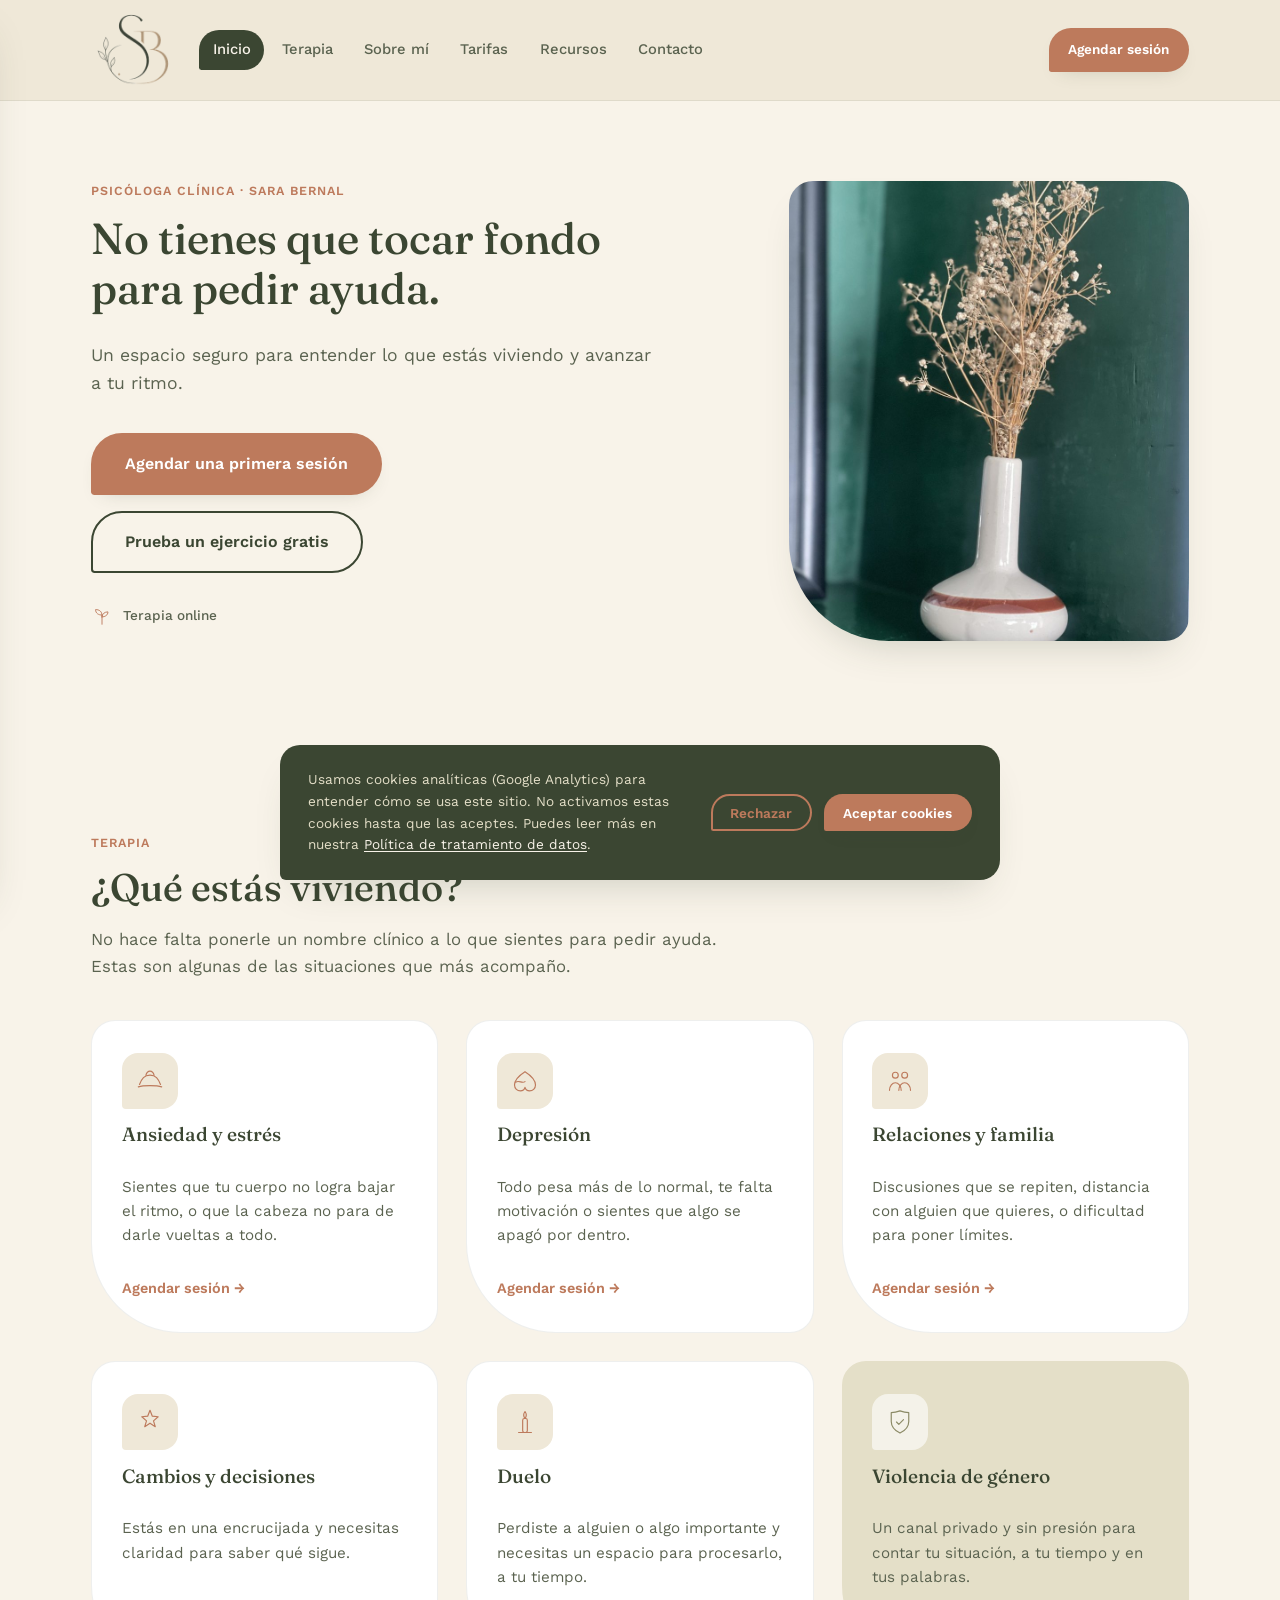
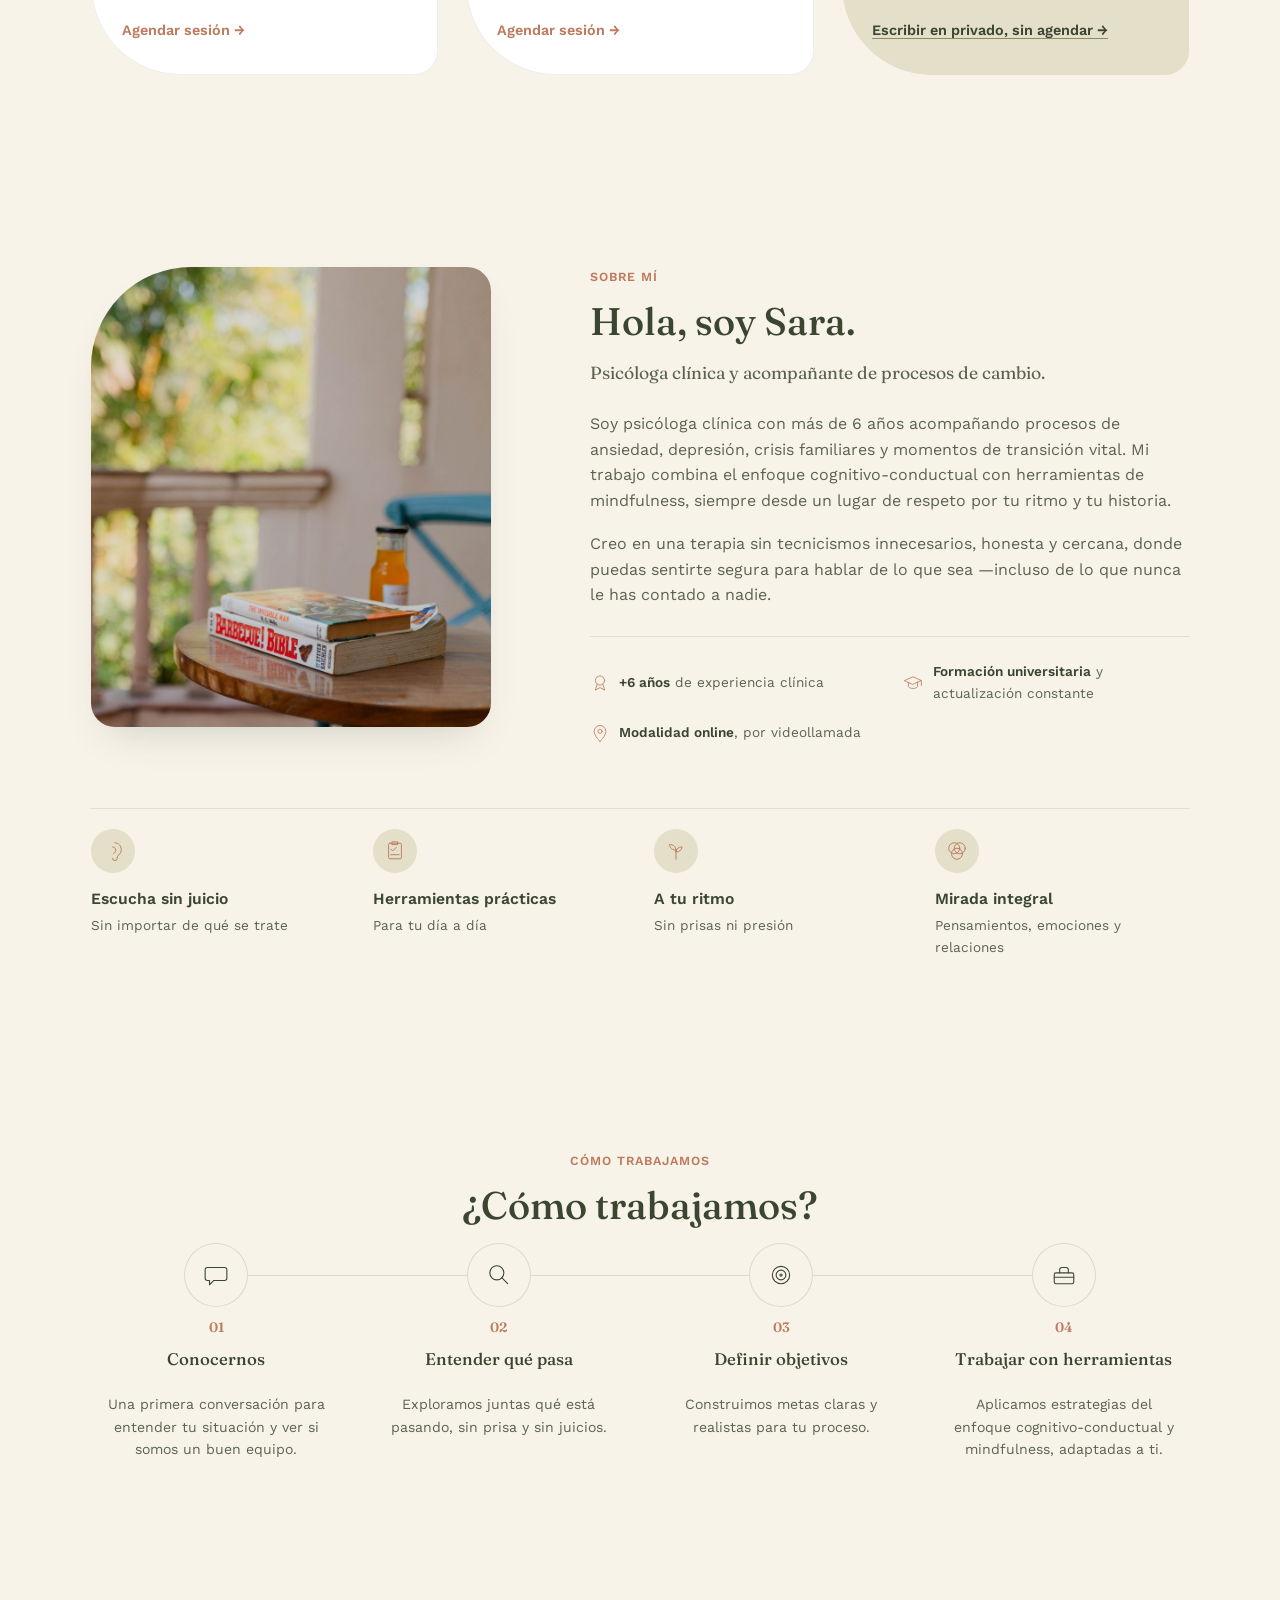
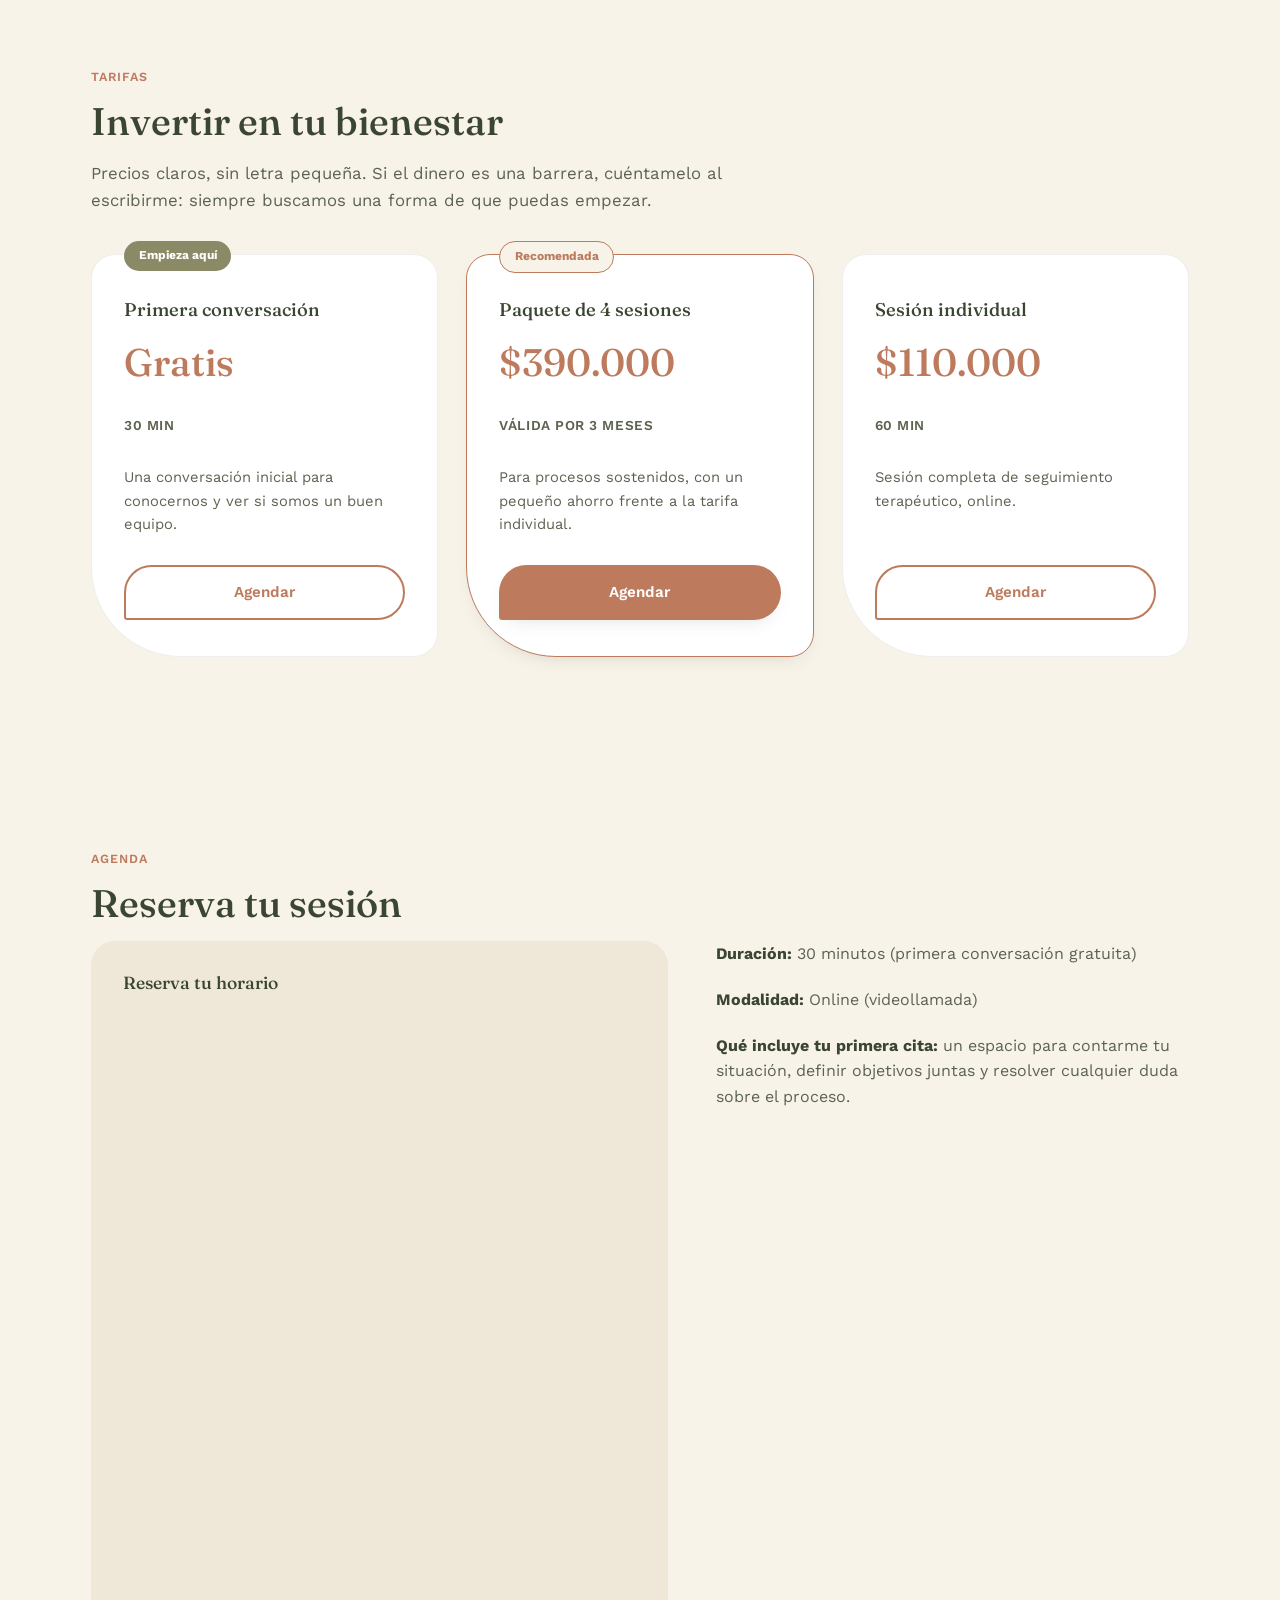
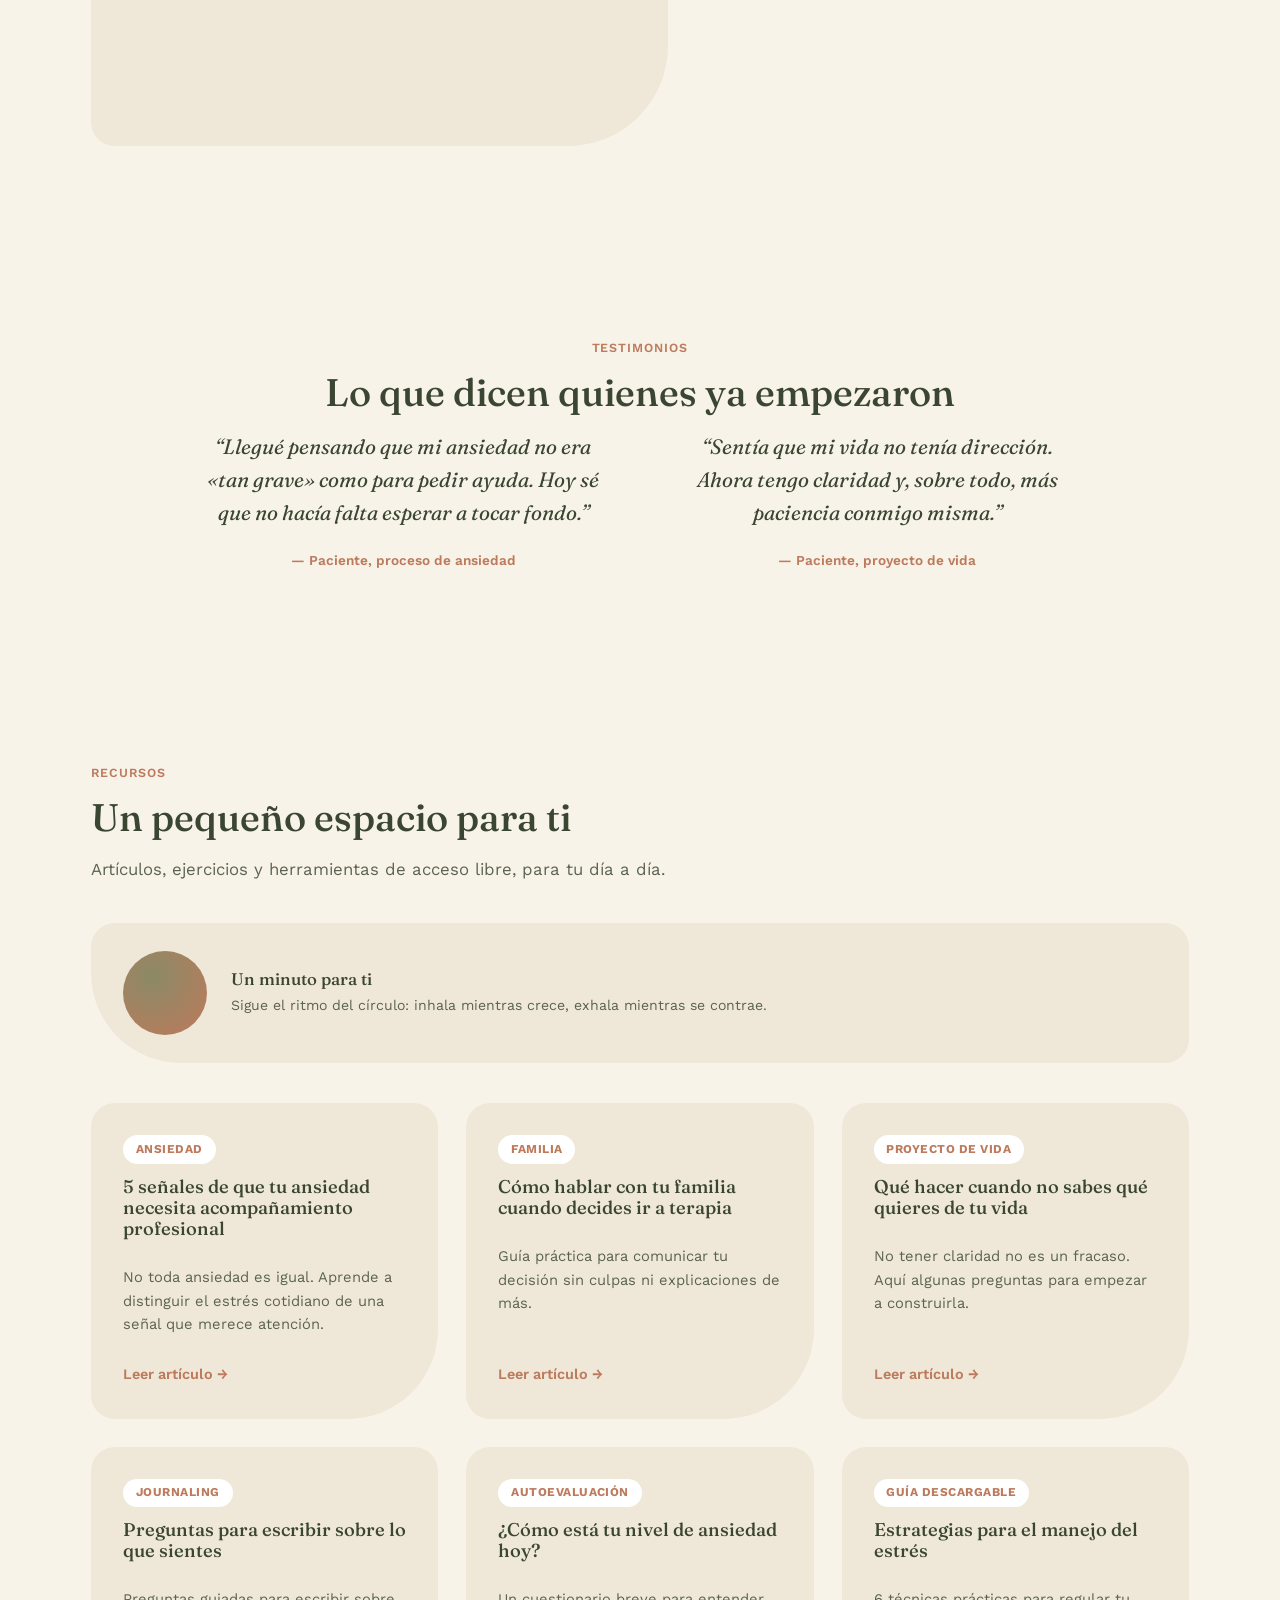
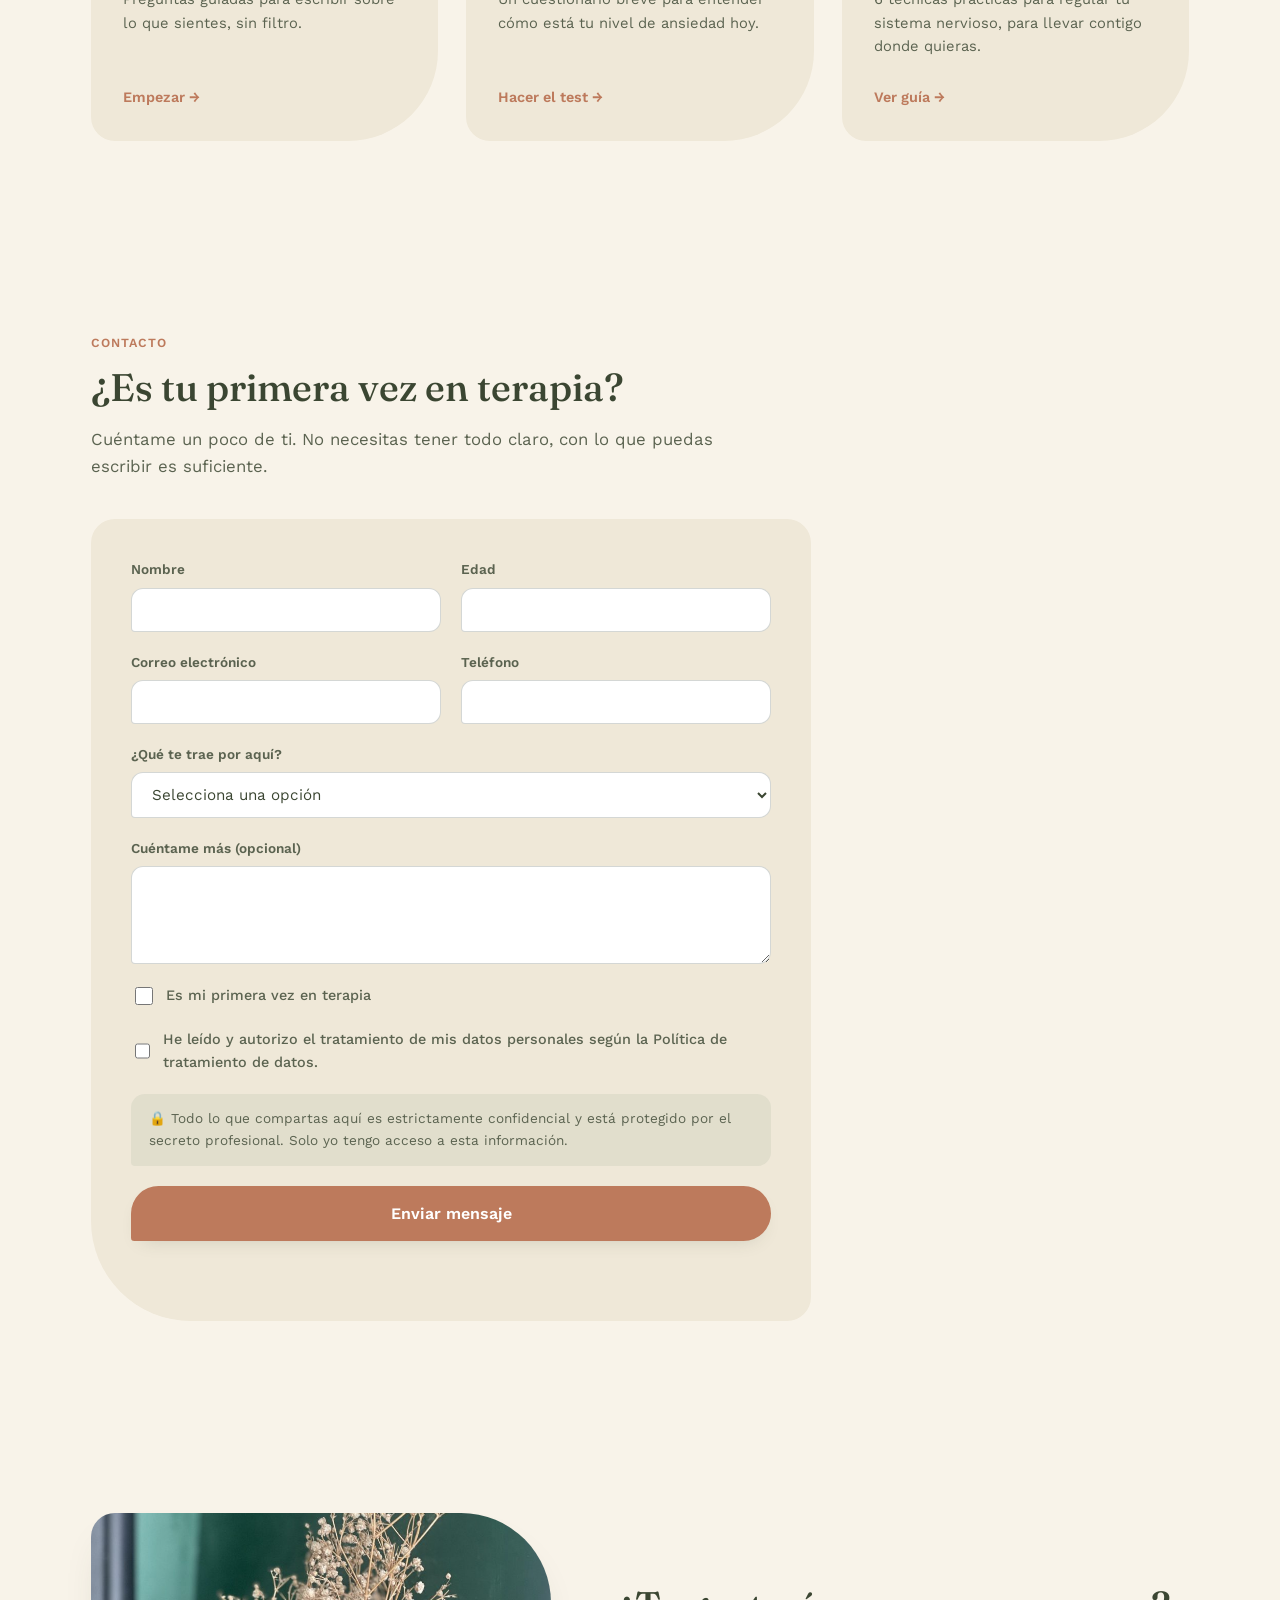
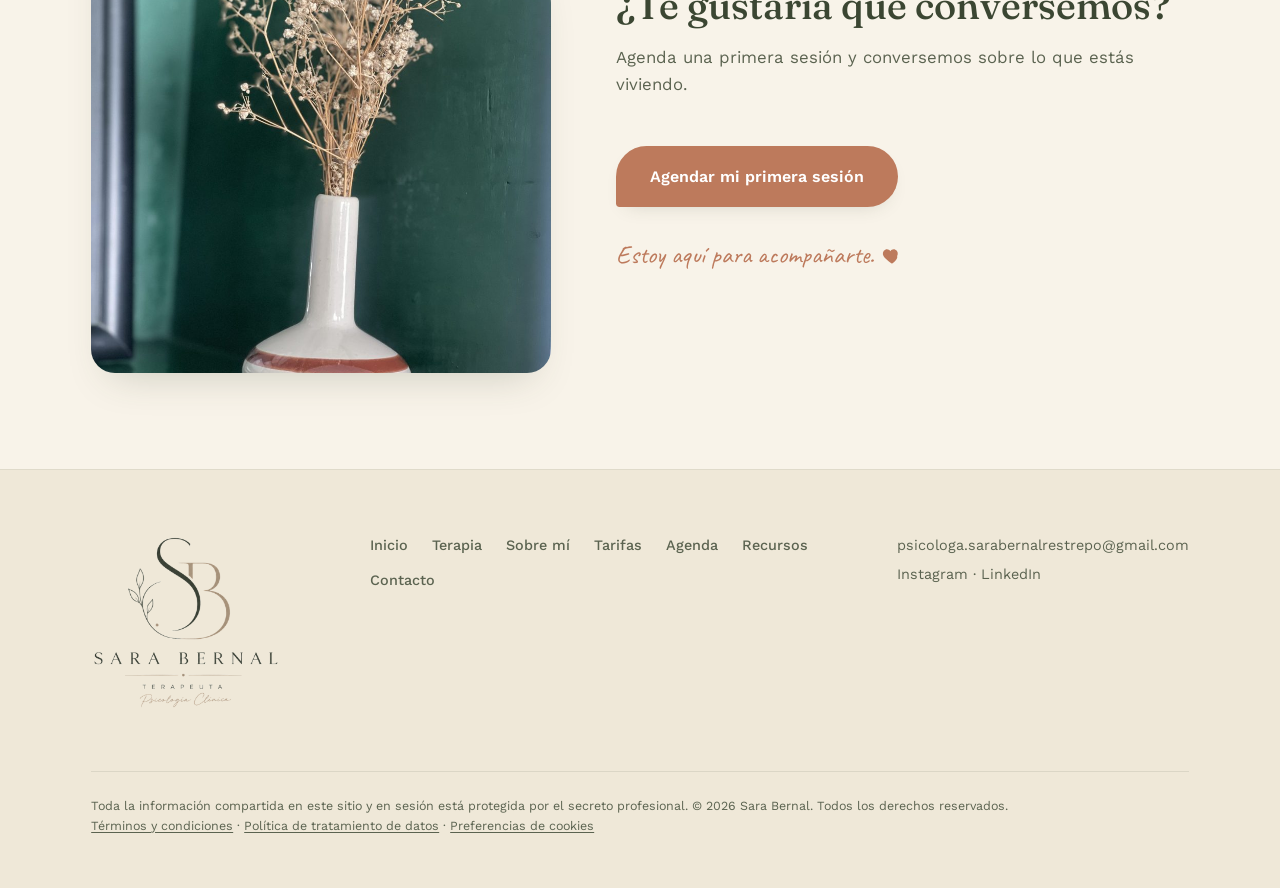
==== index.html @ afda1640 "Restore 4-column full-width feature strip, just tighter spacing Reverted the layout change (was 2-co" ====
<!DOCTYPE html>
<html lang="es">
<head>
<!--
  Google tag (gtag.js) — carga condicionada al consentimiento de cookies.
  El script de Google (gtag/js) y la llamada gtag('config', ...) solo se
  disparan si el usuario acepta cookies analíticas (ver initCookieConsent
  en js/main.js). Aquí solo se define el stub de dataLayer/gtag, que no
  hace ninguna petición de red por sí solo.
-->
<script>
  window.dataLayer = window.dataLayer || [];
  function gtag(){dataLayer.push(arguments);}
  gtag('js', new Date());
</script>
<script>window.GA_MEASUREMENT_ID = "G-95TRTV0KR3";</script>

<meta charset="UTF-8">
<meta name="viewport" content="width=device-width, initial-scale=1.0">
<title>PS. SARA BERNAL — Psicóloga Clínica | Terapia con enfoque cognitivo-conductual</title>
<meta name="description" content="Sara Bernal es psicóloga clínica especializada en ansiedad, depresión, relaciones, duelo, cambios de vida y violencia de género. Sesiones online, primera conversación gratis.">
<meta name="theme-color" content="#F8F3E9">
<link rel="canonical" href="https://www.sarabernal.co/">

<!-- Favicon -->
<link rel="icon" href="favicon.ico" sizes="any">
<link rel="icon" type="image/png" sizes="16x16" href="assets/icons/favicon-16x16.png">
<link rel="icon" type="image/png" sizes="32x32" href="assets/icons/favicon-32x32.png">
<link rel="apple-touch-icon" sizes="180x180" href="assets/icons/apple-touch-icon.png">
<link rel="manifest" href="site.webmanifest">

<!-- Open Graph -->
<meta property="og:type" content="website">
<meta property="og:url" content="https://www.sarabernal.co/">
<meta property="og:locale" content="es_CO">
<meta property="og:site_name" content="Ps. Sara Bernal">
<meta property="og:title" content="PS. SARA BERNAL — Psicóloga Clínica">
<meta property="og:description" content="Terapia con enfoque cognitivo-conductual para ansiedad, depresión, relaciones, duelo, cambios de vida y violencia de género. Agenda tu primera sesión gratis.">
<meta property="og:image" content="https://www.sarabernal.co/assets/hero-ambience.jpg">

<!-- Twitter Card -->
<meta name="twitter:card" content="summary_large_image">
<meta name="twitter:title" content="PS. SARA BERNAL — Psicóloga Clínica">
<meta name="twitter:description" content="Terapia con enfoque cognitivo-conductual para ansiedad, depresión, relaciones, duelo, cambios de vida y violencia de género.">
<meta name="twitter:image" content="https://www.sarabernal.co/assets/hero-ambience.jpg">

<link rel="preconnect" href="https://fonts.googleapis.com">
<link rel="preconnect" href="https://fonts.gstatic.com" crossorigin>
<link href="https://fonts.googleapis.com/css2?family=Fraunces:ital,wght@0,400;0,500;0,600;1,400;1,500&family=Work+Sans:wght@400;500;600;700&family=Caveat:wght@500;600&display=swap" rel="stylesheet">

<link rel="stylesheet" href="css/styles.css">

<!-- Datos estructurados (schema.org) para resultados enriquecidos en Google -->
<script type="application/ld+json">
{
  "@context": "https://schema.org",
  "@type": "MedicalBusiness",
  "name": "Ps. Sara Bernal — Psicóloga Clínica",
  "image": "https://www.sarabernal.co/assets/hero-ambience.jpg",
  "url": "https://www.sarabernal.co/",
  "medicalSpecialty": "Psychiatric",
  "priceRange": "$$",
  "founder": {
    "@type": "Person",
    "name": "Sara Bernal",
    "jobTitle": "Psicóloga clínica"
  },
  "address": {
    "@type": "PostalAddress",
    "addressCountry": "CO"
  },
  "email": "psicologa.sarabernalrestrepo@gmail.com"
}
</script>
</head>
<body>

<!-- ============ TOP NAV BAR ============ -->
<header class="topbar">
  <div class="topbar__inner">
    <a href="#sobre" class="topbar__brand"><img src="assets/icons/android-chrome-192x192.png" alt="Sara Bernal — Psicóloga clínica" class="topbar__brand-img"></a>

    <nav class="topbar__nav" aria-label="Navegación principal">
      <ul class="topbar__list">
        <li><a href="#inicio" class="nav-link" data-section="inicio">Inicio</a></li>
        <li><a href="#terapia" class="nav-link" data-section="terapia">Terapia</a></li>
        <li><a href="#sobre" class="nav-link" data-section="sobre">Sobre mí</a></li>
        <li><a href="#tarifas" class="nav-link" data-section="tarifas">Tarifas</a></li>
        <li><a href="#recursos" class="nav-link" data-section="recursos">Recursos</a></li>
        <li><a href="#contacto" class="nav-link" data-section="contacto">Contacto</a></li>
      </ul>
    </nav>

    <div class="topbar__actions">
      <a href="#agenda" class="btn btn--primary btn--small topbar__cta">Agendar sesión</a>
      <button class="hamburger" id="hamburgerBtn" aria-label="Abrir menú" aria-expanded="false" aria-controls="mobileDrawer">
        <span></span><span></span><span></span>
      </button>
    </div>
  </div>
</header>

<!-- ============ MOBILE DRAWER + OVERLAY ============ -->
<div class="drawer-overlay" id="drawerOverlay"></div>
<nav class="drawer" id="mobileDrawer" aria-label="Menú de navegación móvil">
  <ul class="drawer__list">
    <li><a href="#inicio" class="drawer-link">Inicio</a></li>
    <li><a href="#terapia" class="drawer-link">Terapia</a></li>
    <li><a href="#sobre" class="drawer-link">Sobre mí</a></li>
    <li><a href="#tarifas" class="drawer-link">Tarifas</a></li>
    <li><a href="#recursos" class="drawer-link">Recursos</a></li>
    <li><a href="#contacto" class="drawer-link">Contacto</a></li>
  </ul>
  <a href="#agenda" class="btn btn--primary drawer__cta">Agendar sesión</a>
</nav>

<main class="main">

  <!-- ============ 1. INICIO ============ -->
  <section id="inicio" class="section hero">
    <div class="hero__text">
      <p class="eyebrow">Psicóloga clínica · Sara Bernal</p>
      <h1 class="hero__headline">No tienes que tocar fondo para pedir ayuda.</h1>
      <p class="hero__sub">
        Un espacio seguro para entender lo que estás viviendo y avanzar a tu ritmo.
      </p>
      <div class="hero__ctas">
        <a href="#agenda" class="btn btn--primary btn--lg">Agendar una primera sesión</a>
        <a href="#recursos" class="btn btn--ghost btn--lg">Prueba un ejercicio gratis</a>
      </div>

      <p class="hero__tag">
        <svg class="icon" viewBox="0 0 48 48" fill="none" stroke="currentColor" stroke-width="2" stroke-linecap="round" stroke-linejoin="round"><path d="M24 42V22"/><path d="M24 22c0-8-6-12-14-12 0 8 6 12 14 12z"/><path d="M24 26c0-7 6-11 13-11 0 7-6 11-13 11z"/></svg>
        Terapia online
      </p>
    </div>

    <div class="hero__media">
      <!-- Imagen de ambiente (CC0, sin derechos de autor) — reemplazar con foto real de la psicóloga (recomendado: retrato vertical, buena luz natural) -->
      <img
        src="assets/hero-ambience.jpg"
        alt="Flores secas en un jarrón de cerámica sobre un fondo verde oscuro, transmitiendo calma y calidez"
        class="hero__img"
        width="900" height="1125"
        onerror="this.onerror=null;this.src='[data-uri]';this.classList.add('img-fallback')">
    </div>
  </section>

  <!-- ============ 2. ¿QUÉ ESTÁS VIVIENDO? ============ -->
  <section id="terapia" class="section areas">
    <p class="eyebrow">Terapia</p>
    <h2 class="section-title">¿Qué estás viviendo?</h2>
    <p class="section-lead">No hace falta ponerle un nombre clínico a lo que sientes para pedir ayuda.
      Estas son algunas de las situaciones que más acompaño.</p>

    <div class="cards-grid cards-grid--areas">
      <article class="area-card">
        <div class="area-card__icon">
          <svg viewBox="0 0 48 48" fill="none" stroke="currentColor" stroke-width="2" stroke-linecap="round" stroke-linejoin="round"><path d="M6 30c4-10 8-16 18-16s14 6 18 16"/><path d="M4 34c6-2 12-2 20-2s14 0 20 2"/><path d="M17 14c1-4 4-7 7-7s6 3 7 7"/></svg>
        </div>
        <h3 class="area-card__title">Ansiedad y estrés</h3>
        <p class="area-card__desc">Sientes que tu cuerpo no logra bajar el ritmo, o que la cabeza no para de darle vueltas a todo.</p>
        <a href="#agenda" class="area-card__link">Agendar sesión →</a>
      </article>

      <article class="area-card">
        <div class="area-card__icon">
          <svg viewBox="0 0 48 48" fill="none" stroke="currentColor" stroke-width="2" stroke-linecap="round" stroke-linejoin="round"><path d="M24 40C13 33 6 26 6 17c0-6 5-10 10-10 4 0 7 2 8 6 1-4 4-6 8-6 5 0 10 4 10 10 0 9-7 16-18 23z" transform="rotate(180 24 24)"/><path d="M8 26c6-4 11 3 16-1"/></svg>
        </div>
        <h3 class="area-card__title">Depresión</h3>
        <p class="area-card__desc">Todo pesa más de lo normal, te falta motivación o sientes que algo se apagó por dentro.</p>
        <a href="#agenda" class="area-card__link">Agendar sesión →</a>
      </article>

      <article class="area-card">
        <div class="area-card__icon">
          <svg viewBox="0 0 48 48" fill="none" stroke="currentColor" stroke-width="2" stroke-linecap="round" stroke-linejoin="round"><circle cx="16" cy="14" r="5"/><circle cx="32" cy="14" r="5"/><path d="M6 40c0-8 5-13 10-13s10 5 10 13"/><path d="M22 40c0-8 5-13 10-13s10 5 10 13"/></svg>
        </div>
        <h3 class="area-card__title">Relaciones y familia</h3>
        <p class="area-card__desc">Discusiones que se repiten, distancia con alguien que quieres, o dificultad para poner límites.</p>
        <a href="#agenda" class="area-card__link">Agendar sesión →</a>
      </article>

      <article class="area-card">
        <div class="area-card__icon">
          <svg viewBox="0 0 48 48" fill="none" stroke="currentColor" stroke-width="2" stroke-linecap="round" stroke-linejoin="round"><path d="M24 4l4 10 10 1-8 7 3 10-9-6-9 6 3-10-8-7 10-1z"/></svg>
        </div>
        <h3 class="area-card__title">Cambios y decisiones</h3>
        <p class="area-card__desc">Estás en una encrucijada y necesitas claridad para saber qué sigue.</p>
        <a href="#agenda" class="area-card__link">Agendar sesión →</a>
      </article>

      <article class="area-card">
        <div class="area-card__icon">
          <svg viewBox="0 0 48 48" fill="none" stroke="currentColor" stroke-width="2" stroke-linecap="round" stroke-linejoin="round"><rect x="20" y="18" width="8" height="24" rx="3"/><path d="M24 18c-3-4-3-8 0-12 3 4 3 8 0 12z"/><path d="M13 42h22"/></svg>
        </div>
        <h3 class="area-card__title">Duelo</h3>
        <p class="area-card__desc">Perdiste a alguien o algo importante y necesitas un espacio para procesarlo, a tu tiempo.</p>
        <a href="#agenda" class="area-card__link">Agendar sesión →</a>
      </article>

      <article class="area-card area-card--protective">
        <div class="area-card__icon">
          <svg viewBox="0 0 48 48" fill="none" stroke="currentColor" stroke-width="2" stroke-linecap="round" stroke-linejoin="round"><path d="M24 5c8 3 15 3 15 3v15c0 10-7 16-15 20-8-4-15-10-15-20V8s7 0 15-3z"/><path d="M18 24l4 4 8-8"/></svg>
        </div>
        <h3 class="area-card__title">Violencia de género</h3>
        <p class="area-card__desc">Un canal privado y sin presión para contar tu situación, a tu tiempo y en tus palabras.</p>
        <a href="#contacto" class="area-card__link area-card__link--protective">Escribir en privado, sin agendar →</a>
      </article>
    </div>
  </section>

  <!-- ============ 3. SOBRE MÍ ============ -->
  <section id="sobre" class="section sobre sobre--intro">
    <div class="sobre__media">
      <!-- Imagen de ambiente (CC0, sin derechos de autor) — reemplazar con foto real de la psicóloga cuando esté disponible -->
      <img
        src="assets/sobre-ambience.jpg"
        alt="Rincón cálido de lectura en un balcón, con libros y luz natural, evocando calma y acompañamiento"
        class="sobre__img"
        width="900" height="1125"
        onerror="this.onerror=null;this.src='[data-uri]';this.classList.add('img-fallback')">
    </div>
    <div class="sobre__text">
      <p class="eyebrow">Sobre mí</p>
      <h2 class="section-title">Hola, soy Sara.</h2>
      <p class="sobre__subtitle">Psicóloga clínica y acompañante de procesos de cambio.</p>
      <p class="sobre__paragraph">
        Soy psicóloga clínica con más de 6 años acompañando procesos de ansiedad, depresión,
        crisis familiares y momentos de transición vital. Mi trabajo combina el enfoque
        cognitivo-conductual con herramientas de mindfulness, siempre desde un lugar de
        respeto por tu ritmo y tu historia.
      </p>
      <p class="sobre__paragraph">
        Creo en una terapia sin tecnicismos innecesarios, honesta y cercana, donde puedas
        sentirte segura para hablar de lo que sea &mdash;incluso de lo que nunca le has contado
        a nadie.
      </p>

      <div class="sobre__meta">
        <div class="sobre__meta-item">
          <svg viewBox="0 0 48 48" fill="none" stroke="currentColor" stroke-width="2" stroke-linecap="round" stroke-linejoin="round"><circle cx="24" cy="18" r="11"/><path d="M17 27l-4 14 11-6 11 6-4-14"/></svg>
          <span><strong>+6 años</strong> de experiencia clínica</span>
        </div>
        <div class="sobre__meta-item">
          <svg viewBox="0 0 48 48" fill="none" stroke="currentColor" stroke-width="2" stroke-linecap="round" stroke-linejoin="round"><path d="M4 18l20-9 20 9-20 9z"/><path d="M13 22v10c0 3 5 5 11 5s11-2 11-5V22"/><path d="M44 18v12"/></svg>
          <span><strong>Formación universitaria</strong> y actualización constante</span>
        </div>
        <div class="sobre__meta-item">
          <svg viewBox="0 0 48 48" fill="none" stroke="currentColor" stroke-width="2" stroke-linecap="round" stroke-linejoin="round"><path d="M24 44s14-13 14-24a14 14 0 0 0-28 0c0 11 14 24 14 24z"/><circle cx="24" cy="20" r="5"/></svg>
          <span><strong>Modalidad online</strong>, por videollamada</span>
        </div>
      </div>
    </div>

    <div class="sobre__features">
      <div class="sobre__feature">
        <div class="sobre__feature-icon">
          <svg viewBox="0 0 48 48" fill="none" stroke="currentColor" stroke-width="2" stroke-linecap="round" stroke-linejoin="round"><path d="M28 6c8 0 14 7 14 15 0 6-3 9-6 12-2 2-3 4-3 7a5 5 0 0 1-10 0"/><path d="M23 15c4 0 7 3 7 7s-3 6-5 8"/></svg>
        </div>
        <strong>Escucha sin juicio</strong>
        <span>Sin importar de qué se trate</span>
      </div>
      <div class="sobre__feature">
        <div class="sobre__feature-icon">
          <svg viewBox="0 0 48 48" fill="none" stroke="currentColor" stroke-width="2" stroke-linecap="round" stroke-linejoin="round"><rect x="10" y="7" width="28" height="34" rx="3"/><path d="M18 4h12v6H18z"/><path d="M15 20l4 4 8-8"/><path d="M15 32h18"/></svg>
        </div>
        <strong>Herramientas prácticas</strong>
        <span>Para tu día a día</span>
      </div>
      <div class="sobre__feature">
        <div class="sobre__feature-icon">
          <svg viewBox="0 0 48 48" fill="none" stroke="currentColor" stroke-width="2" stroke-linecap="round" stroke-linejoin="round"><path d="M24 42V22"/><path d="M24 22c0-8-6-12-14-12 0 8 6 12 14 12z"/><path d="M24 26c0-7 6-11 13-11 0 7-6 11-13 11z"/></svg>
        </div>
        <strong>A tu ritmo</strong>
        <span>Sin prisas ni presión</span>
      </div>
      <div class="sobre__feature">
        <div class="sobre__feature-icon">
          <svg viewBox="0 0 48 48" fill="none" stroke="currentColor" stroke-width="2" stroke-linecap="round" stroke-linejoin="round"><circle cx="18" cy="18" r="12"/><circle cx="30" cy="18" r="12"/><circle cx="24" cy="30" r="12"/></svg>
        </div>
        <strong>Mirada integral</strong>
        <span>Pensamientos, emociones y relaciones</span>
      </div>
    </div>
  </section>

  <!-- ============ 4. CÓMO TRABAJAMOS ============ -->
  <section class="section steps">
    <p class="eyebrow eyebrow--center">Cómo trabajamos</p>
    <h2 class="section-title">¿Cómo trabajamos?</h2>

    <div class="steps-grid">
      <div class="step">
        <div class="step__icon">
          <svg viewBox="0 0 48 48" fill="none" stroke="currentColor" stroke-width="2" stroke-linecap="round" stroke-linejoin="round"><path d="M8 10h32a4 4 0 0 1 4 4v16a4 4 0 0 1-4 4H20l-8 8v-8h-4a4 4 0 0 1-4-4V14a4 4 0 0 1 4-4z"/></svg>
        </div>
        <span class="step__number">01</span>
        <h3 class="step__title">Conocernos</h3>
        <p class="step__desc">Una primera conversación para entender tu situación y ver si somos un buen equipo.</p>
      </div>

      <div class="step">
        <div class="step__icon">
          <svg viewBox="0 0 48 48" fill="none" stroke="currentColor" stroke-width="2" stroke-linecap="round" stroke-linejoin="round"><circle cx="20" cy="20" r="13"/><path d="M29 29l11 11"/></svg>
        </div>
        <span class="step__number">02</span>
        <h3 class="step__title">Entender qué pasa</h3>
        <p class="step__desc">Exploramos juntas qué está pasando, sin prisa y sin juicios.</p>
      </div>

      <div class="step">
        <div class="step__icon">
          <svg viewBox="0 0 48 48" fill="none" stroke="currentColor" stroke-width="2" stroke-linecap="round" stroke-linejoin="round"><circle cx="24" cy="24" r="16"/><circle cx="24" cy="24" r="9"/><circle cx="24" cy="24" r="2"/></svg>
        </div>
        <span class="step__number">03</span>
        <h3 class="step__title">Definir objetivos</h3>
        <p class="step__desc">Construimos metas claras y realistas para tu proceso.</p>
      </div>

      <div class="step">
        <div class="step__icon">
          <svg viewBox="0 0 48 48" fill="none" stroke="currentColor" stroke-width="2" stroke-linecap="round" stroke-linejoin="round"><rect x="6" y="20" width="36" height="20" rx="3"/><path d="M16 20v-6a4 4 0 0 1 4-4h8a4 4 0 0 1 4 4v6"/><path d="M6 28h36"/></svg>
        </div>
        <span class="step__number">04</span>
        <h3 class="step__title">Trabajar con herramientas</h3>
        <p class="step__desc">Aplicamos estrategias del enfoque cognitivo-conductual y mindfulness, adaptadas a ti.</p>
      </div>
    </div>
  </section>

  <!-- ============ 5. TARIFAS ============ -->
  <section id="tarifas" class="section tarifas">
    <p class="eyebrow">Tarifas</p>
    <h2 class="section-title">Invertir en tu bienestar</h2>
    <p class="section-lead">Precios claros, sin letra pequeña. Si el dinero es una barrera, cuéntamelo
      al escribirme: siempre buscamos una forma de que puedas empezar.</p>

    <div class="cards-grid cards-grid--pricing">
      <article class="price-card">
        <span class="price-card__badge">Empieza aquí</span>
        <h3 class="price-card__title">Primera conversación</h3>
        <p class="price-card__price">Gratis</p>
        <p class="price-card__duration">30 min</p>
        <p class="price-card__desc">Una conversación inicial para conocernos y ver si somos un buen equipo.</p>
        <a href="#agenda" class="btn btn--outline btn--full">Agendar</a>
      </article>

      <article class="price-card price-card--featured">
        <span class="price-card__badge price-card__badge--gold">Recomendada</span>
        <h3 class="price-card__title">Paquete de 4 sesiones</h3>
        <p class="price-card__price">$390.000</p>
        <p class="price-card__duration">válida por 3 meses</p>
        <p class="price-card__desc">Para procesos sostenidos, con un pequeño ahorro frente a la tarifa individual.</p>
        <a href="#agenda" class="btn btn--primary btn--full">Agendar</a>
      </article>

      <article class="price-card">
        <h3 class="price-card__title">Sesión individual</h3>
        <p class="price-card__price">$110.000</p>
        <p class="price-card__duration">60 min</p>
        <p class="price-card__desc">Sesión completa de seguimiento terapéutico, online.</p>
        <a href="#agenda" class="btn btn--outline btn--full">Agendar</a>
      </article>
    </div>
  </section>

  <!-- ============ 6. AGENDA ============ -->
  <section id="agenda" class="section agenda">
    <p class="eyebrow">Agenda</p>
    <h2 class="section-title">Reserva tu sesión</h2>

    <div class="agenda__grid">
      <div class="agenda__scheduler">
        <h3 class="agenda__scheduler-title">Reserva tu horario</h3>
        <div class="calendly-inline-widget" data-url="https://calendly.com/psico-sarabernalrestrepo/30min" style="min-width:280px;height:700px;"></div>
        <script src="https://assets.calendly.com/assets/external/widget.js" async></script>
      </div>

      <div class="agenda__info">
        <ul class="agenda-info-list">
          <li>
            <strong>Duración:</strong> 30 minutos (primera conversación gratuita)
          </li>
          <li>
            <strong>Modalidad:</strong> Online (videollamada)
          </li>
          <li>
            <strong>Qué incluye tu primera cita:</strong> un espacio para contarme tu
            situación, definir objetivos juntas y resolver cualquier duda sobre el proceso.
          </li>
        </ul>
      </div>
    </div>
  </section>

  <!-- ============ 7. TESTIMONIOS ============ -->
  <section class="section testimonios">
    <p class="eyebrow eyebrow--center">Testimonios</p>
    <h2 class="section-title">Lo que dicen quienes ya empezaron</h2>

    <div class="cards-grid cards-grid--testimonios">
      <article class="testimonial-card">
        <p class="testimonial-card__quote">
          &ldquo;Llegué pensando que mi ansiedad no era &laquo;tan grave&raquo; como para pedir ayuda.
          Hoy sé que no hacía falta esperar a tocar fondo.&rdquo;
        </p>
        <p class="testimonial-card__author">— Paciente, proceso de ansiedad</p>
      </article>
      <article class="testimonial-card">
        <p class="testimonial-card__quote">
          &ldquo;Sentía que mi vida no tenía dirección. Ahora tengo claridad y, sobre todo,
          más paciencia conmigo misma.&rdquo;
        </p>
        <p class="testimonial-card__author">— Paciente, proyecto de vida</p>
      </article>
    </div>
  </section>

  <!-- ============ 8. RECURSOS ============ -->
  <section id="recursos" class="section recursos">
    <p class="eyebrow">Recursos</p>
    <h2 class="section-title">Un pequeño espacio para ti</h2>
    <p class="section-lead">Artículos, ejercicios y herramientas de acceso libre, para tu día a día.</p>

    <div class="breathing-mini">
      <div class="breathing-mini__circle" aria-hidden="true"></div>
      <div class="breathing-mini__text">
        <h3>Un minuto para ti</h3>
        <p>Sigue el ritmo del círculo: inhala mientras crece, exhala mientras se contrae.</p>
      </div>
    </div>

    <div class="cards-grid cards-grid--recursos">
      <article class="resource-card">
        <span class="resource-card__tag">Ansiedad</span>
        <h3 class="resource-card__title">5 señales de que tu ansiedad necesita acompañamiento profesional</h3>
        <p class="resource-card__desc">No toda ansiedad es igual. Aprende a distinguir el estrés cotidiano de una señal que merece atención.</p>
        <a href="#" class="resource-card__link">Leer artículo →</a>
      </article>

      <article class="resource-card">
        <span class="resource-card__tag">Familia</span>
        <h3 class="resource-card__title">Cómo hablar con tu familia cuando decides ir a terapia</h3>
        <p class="resource-card__desc">Guía práctica para comunicar tu decisión sin culpas ni explicaciones de más.</p>
        <a href="#" class="resource-card__link">Leer artículo →</a>
      </article>

      <article class="resource-card">
        <span class="resource-card__tag">Proyecto de vida</span>
        <h3 class="resource-card__title">Qué hacer cuando no sabes qué quieres de tu vida</h3>
        <p class="resource-card__desc">No tener claridad no es un fracaso. Aquí algunas preguntas para empezar a construirla.</p>
        <a href="#" class="resource-card__link">Leer artículo →</a>
      </article>

      <article class="resource-card">
        <span class="resource-card__tag">Journaling</span>
        <h3 class="resource-card__title">Preguntas para escribir sobre lo que sientes</h3>
        <p class="resource-card__desc">Preguntas guiadas para escribir sobre lo que sientes, sin filtro.</p>
        <a href="journaling-preguntas.html" class="resource-card__link">Empezar →</a>
      </article>

      <article class="resource-card">
        <span class="resource-card__tag">Autoevaluación</span>
        <h3 class="resource-card__title">¿Cómo está tu nivel de ansiedad hoy?</h3>
        <p class="resource-card__desc">Un cuestionario breve para entender cómo está tu nivel de ansiedad hoy.</p>
        <a href="autoevaluacion-ansiedad.html" class="resource-card__link">Hacer el test →</a>
      </article>

      <article class="resource-card">
        <span class="resource-card__tag">Guía descargable</span>
        <h3 class="resource-card__title">Estrategias para el manejo del estrés</h3>
        <p class="resource-card__desc">6 técnicas prácticas para regular tu sistema nervioso, para llevar contigo donde quieras.</p>
        <a href="guia-manejo-estres.html" class="resource-card__link">Ver guía →</a>
      </article>
    </div>
  </section>

  <!-- ============ 9. CONTACTO ============ -->
  <section id="contacto" class="section contacto">
    <p class="eyebrow">Contacto</p>
    <h2 class="section-title">¿Es tu primera vez en terapia?</h2>
    <p class="section-lead">Cuéntame un poco de ti. No necesitas tener todo claro, con lo que puedas escribir es suficiente.</p>

    <!-- Web3Forms: reemplaza el value de access_key por tu key real (la consigues gratis en https://web3forms.com) -->
    <form class="contact-form" id="contactForm" action="https://api.web3forms.com/submit" method="POST">
      <input type="hidden" name="access_key" value="1e2f6f35-79ff-4d63-a807-5a7cf0794298">
      <input type="hidden" name="subject" value="Nuevo mensaje desde la web — Sara Bernal">
      <input type="hidden" name="from_name" value="Formulario de contacto — sitio web">
      <!-- Honeypot anti-spam: debe quedar oculto y vacío -->
      <input type="checkbox" name="botcheck" class="honeypot" tabindex="-1" autocomplete="off">

      <div class="form-row">
        <div class="form-group">
          <label for="nombre">Nombre</label>
          <input type="text" id="nombre" name="nombre" required autocomplete="name">
        </div>
        <div class="form-group">
          <label for="edad">Edad</label>
          <input type="number" id="edad" name="edad" min="1" max="120" required>
        </div>
      </div>

      <div class="form-row">
        <div class="form-group">
          <label for="correo">Correo electrónico</label>
          <input type="email" id="correo" name="email" required autocomplete="email">
        </div>
        <div class="form-group">
          <label for="telefono">Teléfono</label>
          <input type="tel" id="telefono" name="telefono" autocomplete="tel">
        </div>
      </div>

      <div class="form-group">
        <label for="motivo">¿Qué te trae por aquí?</label>
        <select id="motivo" name="motivo" required>
          <option value="" disabled selected>Selecciona una opción</option>
          <option value="ansiedad">Ansiedad y estrés</option>
          <option value="depresion">Depresión</option>
          <option value="familia">Relaciones y familia</option>
          <option value="cambios-y-decisiones">Cambios y decisiones</option>
          <option value="duelo">Duelo</option>
          <option value="violencia-de-genero">Violencia de género</option>
          <option value="otro">Otro</option>
        </select>
      </div>

      <div class="form-group">
        <label for="mensaje">Cuéntame más (opcional)</label>
        <textarea id="mensaje" name="mensaje" rows="4"></textarea>
      </div>

      <label class="checkbox-row">
        <input type="checkbox" name="primera_vez" value="si">
        <span>Es mi primera vez en terapia</span>
      </label>

      <label class="checkbox-row">
        <input type="checkbox" name="acepta_tratamiento_datos" value="si" required>
        <span>
          He leído y autorizo el tratamiento de mis datos personales según la
          <a href="privacidad.html" target="_blank" rel="noopener">Política de tratamiento de datos</a>.
        </span>
      </label>

      <p class="confidencialidad">
        🔒 Todo lo que compartas aquí es estrictamente confidencial y está protegido por el
        secreto profesional. Solo yo tengo acceso a esta información.
      </p>

      <button type="submit" class="btn btn--primary btn--lg btn--full">Enviar mensaje</button>
      <p class="form-status" id="formStatus" role="status" aria-live="polite"></p>
    </form>
  </section>

  <!-- ============ 10. CTA FINAL ============ -->
  <section class="section cta-final">
    <div class="cta-final__media">
      <!-- Imagen de ambiente (CC0) — reemplazar por una foto real del consultorio/espacio cuando esté disponible -->
      <img
        src="assets/hero-ambience.jpg"
        alt="Rincón cálido de un espacio de terapia, con luz natural"
        class="cta-final__img"
        onerror="this.onerror=null;this.src='[data-uri]';this.classList.add('img-fallback')">
    </div>
    <div class="cta-final__content">
      <h2 class="section-title">¿Te gustaría que conversemos?</h2>
      <p class="section-lead">Agenda una primera sesión y conversemos sobre lo que estás viviendo.</p>
      <a href="#agenda" class="btn btn--primary btn--lg">Agendar mi primera sesión</a>
      <p class="cta-final__note">
        Estoy aquí para acompañarte.
        <svg viewBox="0 0 24 24" fill="currentColor" aria-hidden="true"><path d="M12 21s-7.5-4.6-10.2-9.1C.3 9.1 1 5.7 4 4.4c2.3-1 4.6-.1 6 1.8 1.4-1.9 3.7-2.8 6-1.8 3 1.3 3.7 4.7 2.2 7.5C19.5 16.4 12 21 12 21z"/></svg>
      </p>
    </div>
  </section>

</main>

<!-- ============ FOOTER ============ -->
<footer class="footer">
  <div class="footer__inner">
    <div class="footer__brand">
      <img src="assets/icons/logo-full.png" alt="Sara Bernal — Terapeuta, Psicología Clínica" class="footer__logo-img" width="640" height="598">
    </div>

    <nav class="footer__nav" aria-label="Navegación del footer">
      <a href="#inicio">Inicio</a>
      <a href="#terapia">Terapia</a>
      <a href="#sobre">Sobre mí</a>
      <a href="#tarifas">Tarifas</a>
      <a href="#agenda">Agenda</a>
      <a href="#recursos">Recursos</a>
      <a href="#contacto">Contacto</a>
    </nav>

    <div class="footer__contact">
      <p>psicologa.sarabernalrestrepo@gmail.com</p>
      <p>Instagram · LinkedIn</p>
    </div>

    <p class="footer__legal">
      Toda la información compartida en este sitio y en sesión está protegida por el
      secreto profesional. © <span id="footerYear"></span> Sara Bernal. Todos los derechos reservados.
      <br>
      <a href="terminos.html">Términos y condiciones</a> ·
      <a href="privacidad.html">Política de tratamiento de datos</a> ·
      <button type="button" class="footer__cookie-link" id="openCookiePrefs">Preferencias de cookies</button>
    </p>
  </div>
</footer>

<!-- ============ COOKIE CONSENT BANNER ============ -->
<div class="cookie-banner" id="cookieBanner" role="dialog" aria-live="polite" aria-label="Preferencias de cookies" hidden>
  <div class="cookie-banner__text">
    <p>
      Usamos cookies analíticas (Google Analytics) para entender cómo se usa este sitio.
      No activamos estas cookies hasta que las aceptes. Puedes leer más en nuestra
      <a href="privacidad.html">Política de tratamiento de datos</a>.
    </p>
  </div>
  <div class="cookie-banner__actions">
    <button type="button" class="btn btn--outline btn--small" id="cookieReject">Rechazar</button>
    <button type="button" class="btn btn--primary btn--small" id="cookieAccept">Aceptar cookies</button>
  </div>
</div>

<script src="js/main.js"></script>
</body>
</html>
---- css/styles.css ----
/* =============================================
   Sara Bernal — Psicóloga Clínica — Estilos
   ============================================= */

:root {
  --ink: #3B4632;
  --ink-soft: #5B6350;
  --paper: #F8F3E9;
  --paper-2: #EFE8D8;
  --clay: #BD7A5C;
  --gold: #B08A3E;
  --sage: #8B8A66;
  --sage-light: #E4DFC8;

  --white: #FFFFFF;
  --shadow: 0 20px 40px -20px rgba(59, 70, 50, 0.25);
  --shadow-sm: 0 8px 20px -12px rgba(59, 70, 50, 0.25);

  --font-serif: "Fraunces", Georgia, serif;
  --font-sans: "Work Sans", -apple-system, BlinkMacSystemFont, sans-serif;
  --font-script: "Caveat", cursive;
}

* {
  box-sizing: border-box;
}

html {
  scroll-behavior: smooth;
}

body {
  margin: 0;
  background: var(--paper);
  color: var(--ink);
  font-family: var(--font-sans);
  line-height: 1.6;
  -webkit-font-smoothing: antialiased;
}

img {
  max-width: 100%;
  display: block;
}

a {
  color: inherit;
  text-decoration: none;
}

ul {
  list-style: none;
  margin: 0;
  padding: 0;
}

button {
  font-family: inherit;
  cursor: pointer;
}

h1, h2, h3, h4 {
  font-family: var(--font-serif);
  color: var(--ink);
  margin: 0;
  line-height: 1.15;
}

em {
  font-style: italic;
  color: var(--clay);
}

/* ============ Utility / shared ============ */

.eyebrow {
  font-family: var(--font-sans);
  font-weight: 600;
  letter-spacing: 0.08em;
  text-transform: uppercase;
  font-size: 0.78rem;
  color: var(--clay);
  margin: 0 0 0.75rem;
}

.eyebrow--light {
  color: var(--sage-light);
}

.eyebrow--center {
  text-align: center;
}

.section-title {
  font-size: clamp(1.8rem, 3vw, 2.6rem);
  font-weight: 500;
  margin-bottom: 1rem;
}

.section-title--light {
  color: var(--paper);
}

.section-lead {
  max-width: 640px;
  color: var(--ink-soft);
  font-size: 1.05rem;
  margin-bottom: 2.5rem;
}

.section-lead--light {
  color: var(--sage-light);
}

.icon {
  width: 26px;
  height: 26px;
  color: var(--clay);
  flex-shrink: 0;
}

/* ============ Buttons ============ */

.btn {
  display: inline-flex;
  align-items: center;
  justify-content: center;
  gap: 0.4rem;
  padding: 0.85rem 1.6rem;
  border-radius: 100px 100px 100px 12px;
  font-weight: 600;
  font-size: 0.95rem;
  border: 2px solid transparent;
  transition: transform 0.2s ease, box-shadow 0.2s ease, background 0.2s ease, color 0.2s ease;
  white-space: nowrap;
}

.btn--primary {
  background: var(--clay);
  color: var(--white);
  box-shadow: var(--shadow-sm);
}

.btn--primary:hover {
  transform: translateY(-2px);
  box-shadow: var(--shadow);
}

.btn--ghost {
  background: transparent;
  color: var(--ink);
  border-color: var(--ink);
}

.btn--ghost:hover {
  background: var(--ink);
  color: var(--paper);
}

.btn--outline {
  background: transparent;
  color: var(--clay);
  border-color: var(--clay);
}

.btn--outline:hover {
  background: var(--clay);
  color: var(--white);
}

.btn--lg {
  padding: 1rem 2rem;
  font-size: 1rem;
}

.btn--small {
  padding: 0.55rem 1.1rem;
  font-size: 0.85rem;
}

.btn--full {
  width: 100%;
}

/* ============ Top navigation bar ============ */

.topbar {
  position: sticky;
  top: 0;
  z-index: 200;
  background: var(--paper-2);
  border-bottom: 1px solid rgba(43, 58, 47, 0.08);
}

.topbar__inner {
  display: flex;
  align-items: center;
  justify-content: space-between;
  gap: 1.5rem;
  padding: 0.5rem 4vw;
  max-width: 1200px;
  margin: 0 auto;
}

.topbar__brand {
  font-family: var(--font-serif);
  font-size: 1.5rem;
  font-weight: 500;
  color: var(--ink);
  flex-shrink: 0;
  display: flex;
  align-items: center;
}

.topbar__brand-img {
  height: 84px;
  width: 84px;
  display: block;
}

.topbar__brand-dot {
  color: var(--clay);
}

.topbar__nav {
  flex: 1;
  min-width: 0;
  overflow-x: auto;
  scrollbar-width: none;
}

.topbar__nav::-webkit-scrollbar {
  display: none;
}

.topbar__list {
  display: flex;
  align-items: center;
  gap: 0.25rem;
  white-space: nowrap;
  width: max-content;
}

.nav-link {
  display: block;
  padding: 0.5rem 0.85rem;
  border-radius: 100px 100px 100px 12px;
  color: var(--ink-soft);
  font-size: 0.92rem;
  font-weight: 500;
  transition: background 0.2s ease, color 0.2s ease;
}

.nav-link:hover {
  background: var(--sage-light);
  color: var(--ink);
}

.nav-link.is-active {
  background: var(--ink);
  color: var(--paper);
}

.topbar__actions {
  display: flex;
  align-items: center;
  gap: 0.75rem;
  flex-shrink: 0;
}

.topbar__cta {
  white-space: nowrap;
}

.hamburger {
  display: none;
  width: 42px;
  height: 42px;
  border-radius: 12px 12px 12px 4px;
  border: 1px solid rgba(43, 58, 47, 0.15);
  background: var(--paper);
  flex-direction: column;
  align-items: center;
  justify-content: center;
  gap: 5px;
}

.hamburger span {
  width: 20px;
  height: 2px;
  background: var(--ink);
  border-radius: 2px;
  transition: transform 0.25s ease, opacity 0.25s ease;
}

.hamburger.is-open span:nth-child(1) {
  transform: translateY(7px) rotate(45deg);
}

.hamburger.is-open span:nth-child(2) {
  opacity: 0;
}

.hamburger.is-open span:nth-child(3) {
  transform: translateY(-7px) rotate(-45deg);
}

/* ============ Mobile drawer ============ */

.drawer-overlay {
  position: fixed;
  inset: 0;
  background: rgba(43, 58, 47, 0.5);
  opacity: 0;
  pointer-events: none;
  transition: opacity 0.3s ease;
  z-index: 300;
}

.drawer-overlay.is-visible {
  opacity: 1;
  pointer-events: auto;
}

.drawer {
  position: fixed;
  top: 0;
  left: 0;
  bottom: 0;
  width: min(80vw, 320px);
  background: var(--paper);
  z-index: 400;
  padding: 2rem 1.75rem;
  display: flex;
  flex-direction: column;
  transform: translateX(-100%);
  transition: transform 0.3s ease;
  box-shadow: var(--shadow);
}

.drawer.is-open {
  transform: translateX(0);
}

.drawer__list {
  display: flex;
  flex-direction: column;
  gap: 0.25rem;
  margin-top: 2.5rem;
  flex: 1;
}

.drawer-link {
  display: block;
  padding: 0.75rem 0.5rem;
  font-size: 1.05rem;
  font-weight: 500;
  color: var(--ink-soft);
  border-bottom: 1px solid rgba(43, 58, 47, 0.08);
}

.drawer__cta {
  text-align: center;
  margin-top: 1.5rem;
}

/* ============ Layout ============ */

.section {
  padding: 6rem 4vw;
  max-width: 1200px;
  margin: 0 auto;
}

/* ============ Hero ============ */

.hero {
  display: grid;
  grid-template-columns: 1.1fr 0.9fr;
  gap: 3rem;
  align-items: start;
  padding-top: 5rem;
}

.hero__headline {
  font-size: clamp(2rem, 3.4vw, 3rem);
  font-weight: 500;
  margin: 0;
}

.hero__sub {
  max-width: 560px;
  color: var(--ink-soft);
  font-size: 1.1rem;
  margin: 1.75rem 0 2.25rem;
}

.hero__ctas {
  display: flex;
  flex-wrap: wrap;
  gap: 1rem;
  margin-bottom: 2rem;
}

.hero__tag {
  display: inline-flex;
  align-items: center;
  gap: 0.6rem;
  font-size: 0.85rem;
  font-weight: 500;
  color: var(--ink-soft);
  margin: 0;
}

.hero__tag .icon {
  width: 22px;
  height: 22px;
  color: var(--clay);
}

.hero__media {
  position: relative;
  max-width: 440px;
  margin-left: auto;
}

.hero__img {
  width: 100%;
  aspect-ratio: 4 / 4.6;
  max-height: 460px;
  object-fit: cover;
  border-radius: 24px 24px 24px 100px;
  background: var(--sage-light);
  box-shadow: var(--shadow);
}

.hero__img.img-fallback {
  background: linear-gradient(135deg, var(--sage-light), var(--paper-2));
}

/* ============ Cards grid (shared) ============ */

.cards-grid {
  display: grid;
  gap: 1.75rem;
}

.cards-grid--areas {
  grid-template-columns: repeat(3, 1fr);
}

.cards-grid--pricing {
  grid-template-columns: repeat(3, 1fr);
}

.cards-grid--recursos {
  grid-template-columns: repeat(3, 1fr);
}

.cards-grid--testimonios {
  grid-template-columns: repeat(2, 1fr);
  max-width: 900px;
  margin: 0 auto;
  gap: 3rem;
}

/* ============ Área cards ============ */

.area-card {
  background: var(--white);
  border: 1px solid rgba(43, 58, 47, 0.08);
  border-radius: 24px 24px 24px 90px;
  padding: 2rem 1.85rem;
  display: flex;
  flex-direction: column;
  gap: 0.9rem;
  transition: transform 0.25s ease, box-shadow 0.25s ease;
}

.area-card:hover {
  transform: translateY(-4px);
  box-shadow: var(--shadow-sm);
}

.area-card__icon {
  width: 56px;
  height: 56px;
  border-radius: 16px 16px 16px 4px;
  background: var(--paper-2);
  display: flex;
  align-items: center;
  justify-content: center;
}

.area-card__icon svg {
  width: 28px;
  height: 28px;
  color: var(--clay);
}

.area-card__title {
  font-size: 1.2rem;
  font-weight: 500;
}

.area-card__desc {
  color: var(--ink-soft);
  font-size: 0.95rem;
  flex: 1;
}

.area-card__link {
  color: var(--clay);
  font-weight: 600;
  font-size: 0.9rem;
}

.area-card--protective {
  background: var(--sage-light);
  border-color: transparent;
}

.area-card--protective .area-card__icon {
  background: rgba(255, 255, 255, 0.6);
}

.area-card--protective .area-card__icon svg {
  color: var(--sage);
}

.area-card__link--protective {
  color: var(--ink);
  text-decoration: underline;
  text-decoration-color: var(--sage);
  text-underline-offset: 3px;
}

/* ============ Pricing cards ============ */

.price-card {
  background: var(--white);
  border: 1px solid rgba(43, 58, 47, 0.08);
  border-radius: 24px 24px 24px 90px;
  padding: 2.25rem 2rem;
  display: flex;
  flex-direction: column;
  gap: 0.5rem;
  position: relative;
}

.price-card--featured {
  background: var(--white);
  border: 1.5px solid var(--clay);
  box-shadow: var(--shadow-sm);
  z-index: 1;
}

.price-card__badge {
  position: absolute;
  top: -14px;
  left: 2rem;
  background: var(--sage);
  color: var(--white);
  font-size: 0.75rem;
  font-weight: 700;
  padding: 0.35rem 0.9rem;
  border-radius: 100px;
}

.price-card__badge--gold {
  background: var(--paper);
  color: var(--clay);
  border: 1px solid var(--clay);
}

.price-card__title {
  font-size: 1.15rem;
  font-weight: 500;
  margin-top: 0.5rem;
}

.price-card__price {
  font-family: var(--font-serif);
  font-size: 2.4rem;
  font-weight: 500;
  color: var(--clay);
  margin: 0.25rem 0 0;
}

.price-card__duration {
  font-size: 0.85rem;
  font-weight: 600;
  color: var(--ink-soft);
  text-transform: uppercase;
  letter-spacing: 0.04em;
}

.price-card__desc {
  color: var(--ink-soft);
  font-size: 0.92rem;
  margin: 0.5rem 0 1.25rem;
  flex: 1;
}

/* ============ Sobre mí ============ */

.sobre {
  display: grid;
  grid-template-columns: 0.85fr 1.15fr;
  gap: 3.5rem;
  align-items: start;
}

.sobre__media {
  max-width: 400px;
}

.sobre__subtitle {
  font-family: var(--font-serif);
  font-size: 1.1rem;
  color: var(--ink-soft);
  margin: 0 0 1.5rem;
}

.sobre__img {
  width: 100%;
  aspect-ratio: 4 / 4.6;
  max-height: 460px;
  object-fit: cover;
  border-radius: 100px 24px 24px 24px;
  background: var(--sage-light);
  box-shadow: var(--shadow);
}

.sobre__img.img-fallback {
  background: linear-gradient(135deg, var(--paper-2), var(--sage-light));
}

.sobre__paragraph {
  color: var(--ink-soft);
  margin: 0 0 1.1rem;
}

.sobre__meta {
  display: grid;
  grid-template-columns: repeat(2, 1fr);
  column-gap: 1.75rem;
  row-gap: 1.1rem;
  margin-top: 1.75rem;
  padding-top: 1.5rem;
  border-top: 1px solid rgba(59, 70, 50, 0.12);
}

.sobre__meta-item {
  display: flex;
  align-items: center;
  gap: 0.6rem;
  font-size: 0.85rem;
  color: var(--ink-soft);
}

.sobre__meta-item svg {
  width: 20px;
  height: 20px;
  color: var(--clay);
  flex-shrink: 0;
}

.sobre__meta-item strong {
  color: var(--ink);
  font-weight: 600;
}

.sobre__features {
  grid-column: 1 / -1;
  display: grid;
  grid-template-columns: repeat(4, 1fr);
  gap: 1.75rem;
  margin-top: 0.5rem;
  padding-top: 1.25rem;
  border-top: 1px solid rgba(59, 70, 50, 0.12);
}

.sobre__feature {
  display: flex;
  flex-direction: column;
  gap: 0.3rem;
}

.sobre__feature-icon {
  width: 44px;
  height: 44px;
  border-radius: 50%;
  background: var(--sage-light);
  display: flex;
  align-items: center;
  justify-content: center;
  margin-bottom: 0.5rem;
}

.sobre__feature-icon svg {
  width: 22px;
  height: 22px;
  color: var(--clay);
}

.sobre__feature strong {
  color: var(--ink);
  font-size: 0.98rem;
  font-weight: 600;
}

.sobre__feature span {
  color: var(--ink-soft);
  font-size: 0.85rem;
}

/* ============ Cómo trabajamos ============ */

.steps {
  text-align: center;
}

.steps-grid {
  display: grid;
  grid-template-columns: repeat(4, 1fr);
  gap: 2rem;
  margin-top: 1rem;
  position: relative;
}

.steps-grid::before {
  content: "";
  position: absolute;
  top: 32px;
  left: 12%;
  right: 12%;
  height: 1px;
  background: rgba(59, 70, 50, 0.15);
}

.step {
  position: relative;
  display: flex;
  flex-direction: column;
  align-items: center;
  gap: 0.65rem;
}

.step__icon {
  width: 64px;
  height: 64px;
  border-radius: 50%;
  background: var(--paper);
  border: 1px solid rgba(59, 70, 50, 0.15);
  display: flex;
  align-items: center;
  justify-content: center;
}

.step__icon svg {
  width: 26px;
  height: 26px;
  color: var(--ink);
}

.step__number {
  font-family: var(--font-serif);
  font-size: 0.85rem;
  color: var(--clay);
  font-weight: 600;
}

.step__title {
  font-weight: 500;
  font-size: 1.05rem;
}

.step__desc {
  font-size: 0.88rem;
  color: var(--ink-soft);
  max-width: 220px;
}

/* ============ Recursos ============ */

.resource-card {
  background: var(--paper-2);
  border-radius: 24px 24px 90px 24px;
  padding: 2rem;
  display: flex;
  flex-direction: column;
  gap: 0.75rem;
}

.resource-card__tag {
  display: inline-block;
  align-self: flex-start;
  background: var(--white);
  color: var(--clay);
  font-size: 0.75rem;
  font-weight: 700;
  text-transform: uppercase;
  letter-spacing: 0.04em;
  padding: 0.3rem 0.8rem;
  border-radius: 100px;
}

.resource-card__title {
  font-size: 1.15rem;
  font-weight: 500;
}

.resource-card__desc {
  color: var(--ink-soft);
  font-size: 0.92rem;
  flex: 1;
}

.resource-card__link {
  color: var(--clay);
  font-weight: 600;
  font-size: 0.9rem;
}

/* ============ Respiración (mini widget en Recursos) ============ */

.breathing-mini {
  display: flex;
  align-items: center;
  gap: 1.5rem;
  background: var(--paper-2);
  border-radius: 24px 24px 24px 90px;
  padding: 1.75rem 2rem;
  margin-bottom: 2.5rem;
}

.breathing-mini__circle {
  width: 84px;
  height: 84px;
  border-radius: 50%;
  background: radial-gradient(circle at 35% 30%, var(--sage), var(--clay));
  flex-shrink: 0;
  animation: breathe 8s ease-in-out infinite;
}

.breathing-mini__text h3 {
  font-size: 1.05rem;
  font-weight: 500;
  margin: 0 0 0.3rem;
}

.breathing-mini__text p {
  font-size: 0.88rem;
  color: var(--ink-soft);
  margin: 0;
}

@keyframes breathe {
  0%, 100% {
    transform: scale(0.85);
  }
  50% {
    transform: scale(1.08);
  }
}

/* ============ Contacto ============ */

.contact-form {
  background: var(--paper-2);
  border-radius: 24px 24px 24px 100px;
  padding: 2.5rem;
  max-width: 720px;
  display: flex;
  flex-direction: column;
  gap: 1.25rem;
}

.form-row {
  display: grid;
  grid-template-columns: 1fr 1fr;
  gap: 1.25rem;
}

.form-group {
  display: flex;
  flex-direction: column;
  gap: 0.4rem;
}

.form-group label {
  font-size: 0.85rem;
  font-weight: 600;
  color: var(--ink-soft);
}

.form-group input,
.form-group select,
.form-group textarea {
  font-family: var(--font-sans);
  font-size: 0.95rem;
  padding: 0.75rem 1rem;
  border-radius: 12px 12px 12px 4px;
  border: 1px solid rgba(43, 58, 47, 0.2);
  background: var(--white);
  color: var(--ink);
}

.form-group input:focus,
.form-group select:focus,
.form-group textarea:focus {
  outline: 2px solid var(--sage);
  outline-offset: 1px;
}

.checkbox-row {
  display: flex;
  align-items: center;
  gap: 0.6rem;
  font-size: 0.9rem;
  color: var(--ink-soft);
  font-weight: 500;
}

.checkbox-row input {
  width: 18px;
  height: 18px;
  accent-color: var(--clay);
}

.confidencialidad {
  font-size: 0.85rem;
  color: var(--ink-soft);
  background: rgba(143, 160, 133, 0.15);
  padding: 0.9rem 1.1rem;
  border-radius: 14px 14px 14px 4px;
  margin: 0;
}

.honeypot {
  position: absolute;
  left: -9999px;
  width: 1px;
  height: 1px;
  opacity: 0;
  pointer-events: none;
}

.form-status {
  min-height: 1.2rem;
  font-size: 0.9rem;
  font-weight: 600;
  text-align: center;
  margin: 0;
}

.form-status--success {
  color: var(--sage);
}

.form-status--error {
  color: var(--clay);
}

/* ============ Agenda ============ */

.agenda__grid {
  display: grid;
  grid-template-columns: 1.1fr 0.9fr;
  gap: 3rem;
}

.agenda-info-list {
  display: flex;
  flex-direction: column;
  gap: 1.25rem;
  color: var(--ink-soft);
}

.agenda-info-list strong {
  color: var(--ink);
}

.agenda__scheduler {
  background: var(--paper-2);
  border-radius: 24px 24px 100px 24px;
  padding: 2rem;
}

.agenda__scheduler-title {
  font-size: 1.1rem;
  font-weight: 500;
  margin-bottom: 1.25rem;
}

.calendly-inline-widget {
  border-radius: 16px;
  overflow: hidden;
}

/* ============ Testimonios ============ */

.testimonios {
  text-align: center;
}

.testimonial-card {
  padding: 0 1rem;
  display: flex;
  flex-direction: column;
  gap: 1.25rem;
  text-align: center;
}

.testimonial-card__quote {
  font-family: var(--font-serif);
  font-style: italic;
  font-size: 1.3rem;
  color: var(--ink);
  margin: 0;
}

.testimonial-card__author {
  font-size: 0.85rem;
  font-weight: 600;
  color: var(--clay);
  margin: 0;
}

/* ============ CTA final ============ */

.cta-final {
  display: grid;
  grid-template-columns: 0.9fr 1.1fr;
  gap: 3.5rem;
  align-items: center;
}

.cta-final__media {
  max-width: 460px;
}

.cta-final__img {
  width: 100%;
  aspect-ratio: 4 / 4.6;
  max-height: 460px;
  object-fit: cover;
  border-radius: 24px 90px 24px 24px;
  background: var(--sage-light);
  box-shadow: var(--shadow);
}

.cta-final__img.img-fallback {
  background: linear-gradient(135deg, var(--sage-light), var(--paper-2));
}

.cta-final__content .btn {
  margin-top: 0.5rem;
}

.cta-final__note {
  display: flex;
  align-items: center;
  gap: 0.5rem;
  font-family: var(--font-script);
  color: var(--clay);
  font-size: 1.6rem;
  margin-top: 1.75rem;
}

.cta-final__note svg {
  width: 20px;
  height: 20px;
  flex-shrink: 0;
}

/* ============ Footer ============ */

.footer {
  background: var(--paper-2);
  border-top: 1px solid rgba(43, 58, 47, 0.08);
}

.footer__inner {
  padding: 4rem 4vw 2.5rem;
  display: grid;
  grid-template-columns: 1fr 2fr 1fr;
  gap: 2rem;
  max-width: 1200px;
  margin: 0 auto;
}

.footer__logo {
  font-family: var(--font-serif);
  font-size: 1.5rem;
  margin: 0 0 0.5rem;
}

.footer__logo-img {
  width: 100%;
  max-width: 190px;
  height: auto;
  margin: 0 0 0.75rem;
}

.footer__tagline {
  color: var(--ink-soft);
  font-size: 0.85rem;
  margin: 0;
}

.footer__nav {
  display: flex;
  flex-wrap: wrap;
  gap: 0.75rem 1.5rem;
  align-content: flex-start;
  font-size: 0.9rem;
  color: var(--ink-soft);
  font-weight: 500;
}

.footer__contact {
  font-size: 0.9rem;
  color: var(--ink-soft);
}

.footer__contact p {
  margin: 0 0 0.4rem;
}

.footer__legal {
  grid-column: 1 / -1;
  border-top: 1px solid rgba(43, 58, 47, 0.1);
  padding-top: 1.5rem;
  margin-top: 1rem;
  font-size: 0.78rem;
  color: var(--ink-soft);
}

.footer__legal a {
  text-decoration: underline;
  text-underline-offset: 2px;
}

.footer__cookie-link {
  background: none;
  border: none;
  padding: 0;
  font: inherit;
  color: var(--ink-soft);
  text-decoration: underline;
  text-underline-offset: 2px;
  cursor: pointer;
}

/* ============ Legal pages ============ */

.legal-content {
  max-width: 760px;
}

.legal-updated {
  color: var(--ink-soft);
  font-size: 0.85rem;
  font-style: italic;
  margin-bottom: 2.5rem;
}

.legal-emergency {
  background: var(--sage-light);
  border-radius: 16px 16px 16px 4px;
  padding: 1.25rem 1.5rem;
  margin-bottom: 2.5rem;
  color: var(--ink);
  font-size: 0.95rem;
}

.legal-emergency strong {
  color: var(--ink);
}

.legal-body h2 {
  font-size: 1.35rem;
  font-weight: 500;
  margin: 2.25rem 0 0.9rem;
}

.legal-body h2:first-child {
  margin-top: 0;
}

.legal-body h3 {
  font-size: 1.05rem;
  font-weight: 600;
  font-family: var(--font-sans);
  margin: 1.5rem 0 0.6rem;
}

.legal-body p {
  color: var(--ink-soft);
  font-size: 0.98rem;
  line-height: 1.75;
  margin: 0 0 1rem;
}

.legal-body ul {
  display: flex;
  flex-direction: column;
  gap: 0.5rem;
  padding-left: 1.25rem;
  margin: 0 0 1.25rem;
  list-style: disc;
}

.legal-body li {
  color: var(--ink-soft);
  font-size: 0.98rem;
  line-height: 1.6;
}

.legal-body a {
  color: var(--clay);
  text-decoration: underline;
  text-underline-offset: 2px;
}

.legal-body strong {
  color: var(--ink);
}

/* ============ Páginas de guías/recursos ============ */

.guide-content {
  max-width: 760px;
}

.guide-intro {
  color: var(--ink-soft);
  font-size: 1.05rem;
  margin: 0 0 2rem;
}

.guide-callout {
  background: var(--sage-light);
  border-radius: 16px 16px 16px 4px;
  padding: 1.25rem 1.5rem;
  margin-bottom: 2.5rem;
  color: var(--ink);
  font-size: 0.95rem;
  line-height: 1.6;
}

.guide-callout strong {
  color: var(--ink);
}

.technique-card {
  background: var(--paper-2);
  border-radius: 20px 20px 20px 6px;
  padding: 1.75rem;
  margin-bottom: 1.5rem;
}

.technique-card__header {
  display: flex;
  align-items: center;
  justify-content: space-between;
  gap: 1rem;
  margin-bottom: 0.4rem;
}

.technique-card__label {
  font-size: 0.75rem;
  font-weight: 700;
  letter-spacing: 0.06em;
  text-transform: uppercase;
  color: var(--clay);
}

.technique-card__tag {
  font-size: 0.72rem;
  font-weight: 700;
  letter-spacing: 0.03em;
  text-transform: uppercase;
  background: var(--white);
  color: var(--ink-soft);
  padding: 0.3rem 0.75rem;
  border-radius: 100px;
  white-space: nowrap;
  flex-shrink: 0;
}

.technique-card__title {
  font-family: var(--font-serif);
  font-size: 1.2rem;
  font-weight: 500;
  margin: 0 0 0.4rem;
}

.technique-card__context {
  font-style: italic;
  color: var(--ink-soft);
  font-size: 0.9rem;
  margin: 0 0 0.9rem;
}

.technique-card__steps {
  display: flex;
  flex-direction: column;
  gap: 0.5rem;
  padding-left: 1.1rem;
  margin: 0;
  color: var(--ink-soft);
  font-size: 0.95rem;
  line-height: 1.6;
}

.guide-closing {
  background: var(--ink);
  color: var(--paper);
  border-radius: 20px 20px 20px 90px;
  padding: 2rem 2.25rem;
  margin-top: 2.5rem;
  text-align: center;
}

.guide-closing p {
  color: var(--sage-light);
  margin: 0 0 1.25rem;
  font-size: 0.98rem;
}

.guide-disclaimer {
  font-size: 0.8rem;
  color: var(--ink-soft);
  font-style: italic;
  margin-top: 1.5rem;
  line-height: 1.6;
}

/* Tabla de autoevaluación */

.quiz-table {
  width: 100%;
  border-collapse: collapse;
  margin: 1.5rem 0 1rem;
  font-size: 0.92rem;
}

.quiz-table th,
.quiz-table td {
  padding: 0.75rem 0.5rem;
  border-bottom: 1px solid rgba(43, 58, 47, 0.1);
  text-align: center;
}

.quiz-table th:first-child,
.quiz-table td:first-child {
  text-align: left;
  color: var(--ink);
}

.quiz-table th {
  font-size: 0.68rem;
  text-transform: uppercase;
  letter-spacing: 0.03em;
  color: var(--ink-soft);
  font-weight: 600;
}

.quiz-table input[type="radio"] {
  width: 18px;
  height: 18px;
  accent-color: var(--clay);
}

.quiz-result {
  background: var(--paper-2);
  border-radius: 16px 16px 16px 4px;
  padding: 1.25rem 1.5rem;
  margin: 1.5rem 0 2rem;
  font-size: 0.95rem;
}

.quiz-result__score {
  font-family: var(--font-serif);
  font-size: 1.5rem;
  color: var(--clay);
  margin: 0 0 0.4rem;
}

.quiz-result__label {
  font-weight: 600;
  color: var(--ink);
}

.score-table {
  width: 100%;
  border-collapse: collapse;
  margin: 1.5rem 0 2rem;
  font-size: 0.9rem;
}

.score-table th,
.score-table td {
  padding: 0.7rem 0.6rem;
  border-bottom: 1px solid rgba(43, 58, 47, 0.1);
  text-align: left;
  vertical-align: top;
}

.score-table th {
  font-size: 0.68rem;
  text-transform: uppercase;
  letter-spacing: 0.03em;
  color: var(--ink-soft);
  font-weight: 600;
}

.score-table td:first-child {
  color: var(--clay);
  font-weight: 700;
  white-space: nowrap;
}

.score-table td:nth-child(2) {
  color: var(--ink);
  font-weight: 600;
  white-space: nowrap;
}

.score-table td:last-child {
  color: var(--ink-soft);
}

/* Journaling */

.journal-question {
  margin-bottom: 1.75rem;
}

.journal-question__number {
  font-family: var(--font-serif);
  color: var(--clay);
  font-size: 0.85rem;
  font-weight: 600;
}

.journal-question__text {
  font-family: var(--font-serif);
  font-size: 1.15rem;
  font-style: italic;
  margin: 0.3rem 0 0.75rem;
}

.journal-question textarea {
  width: 100%;
  border: 1px solid rgba(43, 58, 47, 0.2);
  border-radius: 12px 12px 12px 4px;
  padding: 0.85rem 1rem;
  font-family: var(--font-sans);
  font-size: 0.95rem;
  color: var(--ink);
  background: var(--white);
  resize: vertical;
}

.journal-question textarea:focus {
  outline: 2px solid var(--sage);
  outline-offset: 1px;
}

@media (max-width: 700px) {
  .technique-card__header {
    flex-direction: column;
    align-items: flex-start;
    gap: 0.4rem;
  }

  .quiz-table {
    font-size: 0.8rem;
  }
}

/* ============ Cookie consent banner ============ */

.cookie-banner {
  position: fixed;
  left: 1.25rem;
  right: 1.25rem;
  bottom: 1.25rem;
  z-index: 500;
  max-width: 720px;
  margin: 0 auto;
  background: var(--ink);
  color: var(--paper);
  border-radius: 20px 20px 20px 6px;
  padding: 1.5rem 1.75rem;
  box-shadow: var(--shadow);
  display: flex;
  flex-wrap: wrap;
  align-items: center;
  gap: 1.25rem;
}

.cookie-banner[hidden] {
  display: none;
}

.cookie-banner__text {
  flex: 1;
  min-width: 240px;
}

.cookie-banner__text p {
  margin: 0;
  font-size: 0.85rem;
  color: var(--sage-light);
}

.cookie-banner__text a {
  color: var(--paper);
  text-decoration: underline;
  text-underline-offset: 2px;
}

.cookie-banner__actions {
  display: flex;
  gap: 0.75rem;
  flex-shrink: 0;
}

/* ============ Responsive ============ */

@media (max-width: 1100px) {
  .topbar__nav {
    display: none;
  }

  .hamburger {
    display: flex;
  }

  .hero {
    grid-template-columns: 1fr;
    padding-top: 3rem;
  }

  .hero__media {
    order: -1;
    max-width: 320px;
    margin: 0 auto;
  }

  .hero__img {
    max-height: 340px;
  }

  .sobre {
    grid-template-columns: 1fr;
  }

  .sobre__features {
    grid-template-columns: repeat(2, 1fr);
  }

  .sobre__media {
    max-width: 320px;
    margin: 0 auto;
  }

  .sobre__img {
    max-height: 340px;
  }

  .cta-final {
    grid-template-columns: 1fr;
  }

  .cta-final__media {
    max-width: 320px;
    margin: 0 auto;
    order: -1;
  }

  .cta-final__img {
    max-height: 340px;
  }

  .steps-grid {
    grid-template-columns: repeat(2, 1fr);
    row-gap: 2.5rem;
  }

  .steps-grid::before {
    display: none;
  }

  .breathing-mini {
    flex-direction: column;
    text-align: center;
  }

  .agenda__grid {
    grid-template-columns: 1fr;
  }

  .cards-grid--areas,
  .cards-grid--pricing,
  .cards-grid--recursos,
  .cards-grid--testimonios {
    grid-template-columns: repeat(2, 1fr);
  }

  .footer__inner {
    grid-template-columns: 1fr;
  }
}

@media (max-width: 700px) {
  .topbar__inner {
    padding-top: 0.55rem;
    padding-bottom: 0.55rem;
  }

  .topbar__brand-img {
    height: 68px;
    width: 68px;
  }

  .section {
    padding: 3.5rem 6vw;
  }

  .cards-grid--areas,
  .cards-grid--pricing,
  .cards-grid--recursos,
  .cards-grid--testimonios {
    grid-template-columns: 1fr;
  }

  .steps-grid {
    grid-template-columns: 1fr;
  }

  .sobre__meta {
    grid-template-columns: 1fr;
  }

  .sobre__features {
    grid-template-columns: 1fr;
  }

  .form-row {
    grid-template-columns: 1fr;
  }

  .calendly-inline-widget {
    height: 1000px !important;
  }
}
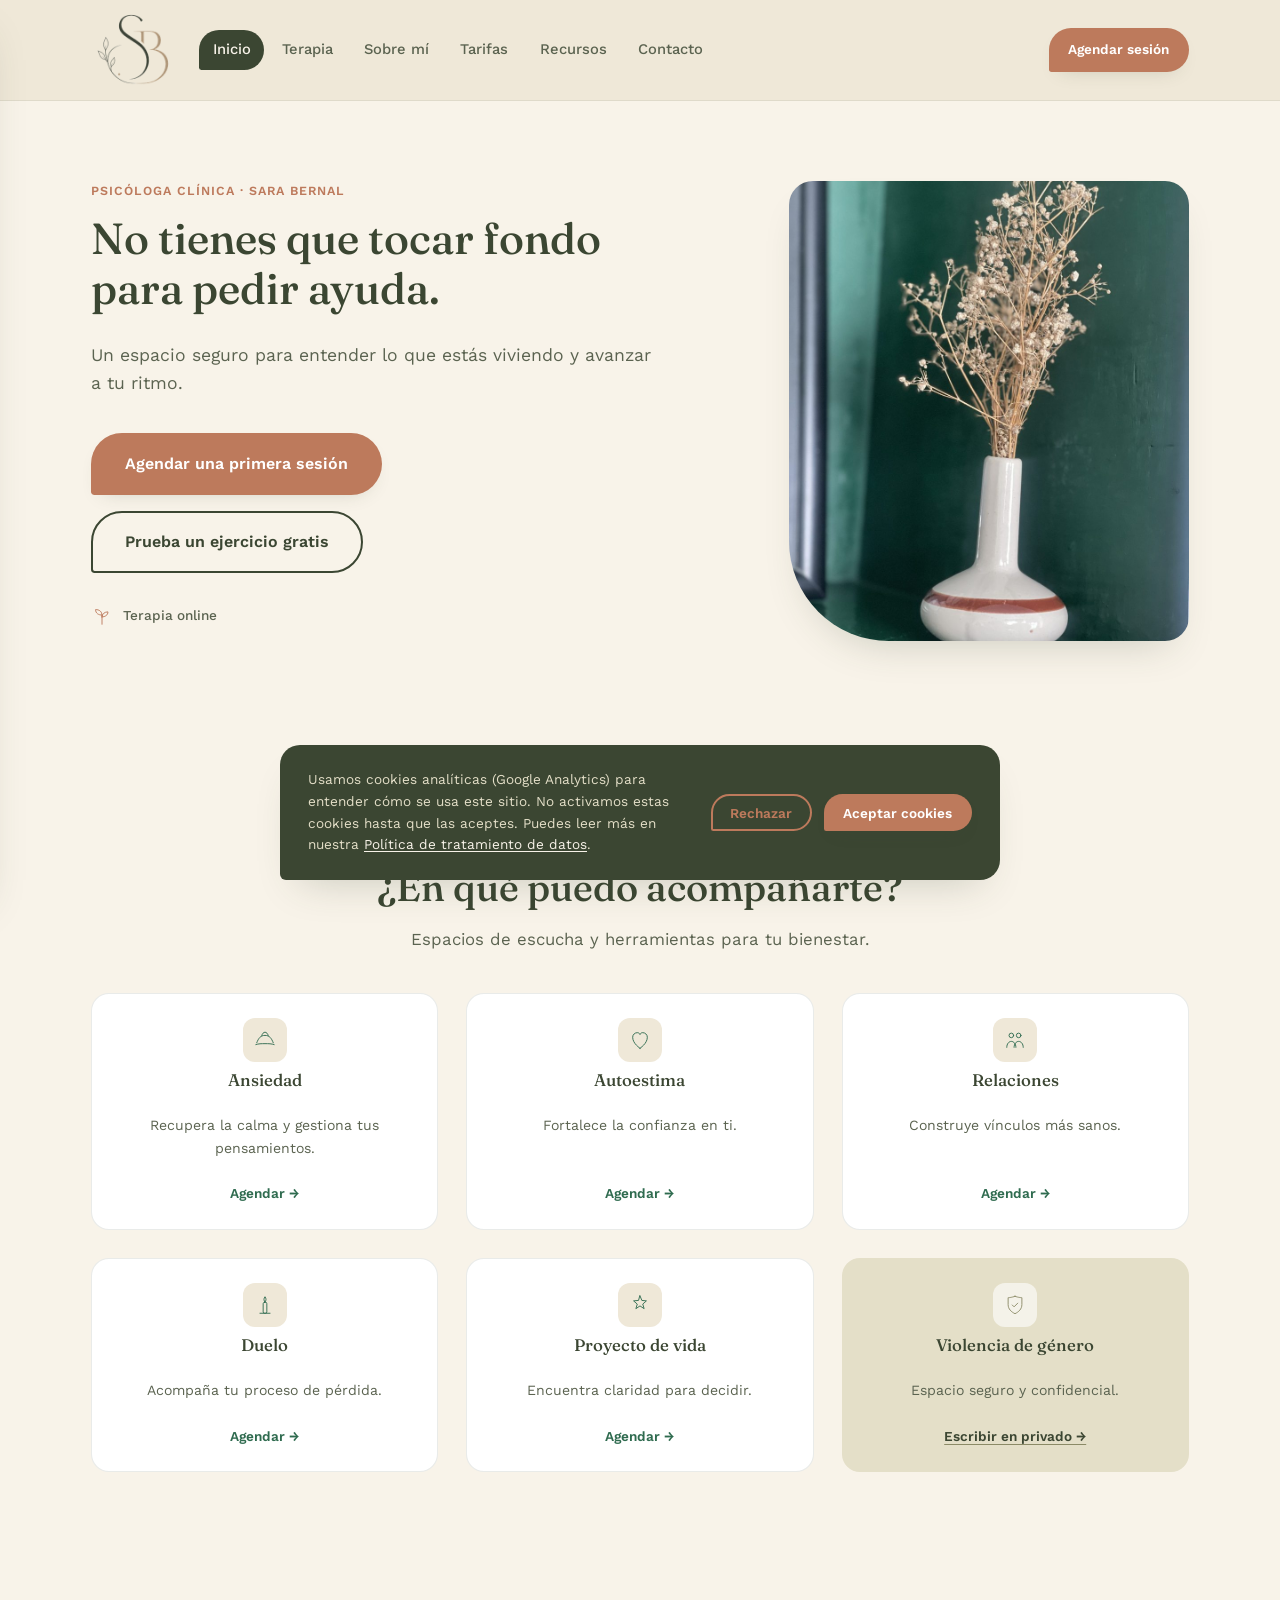
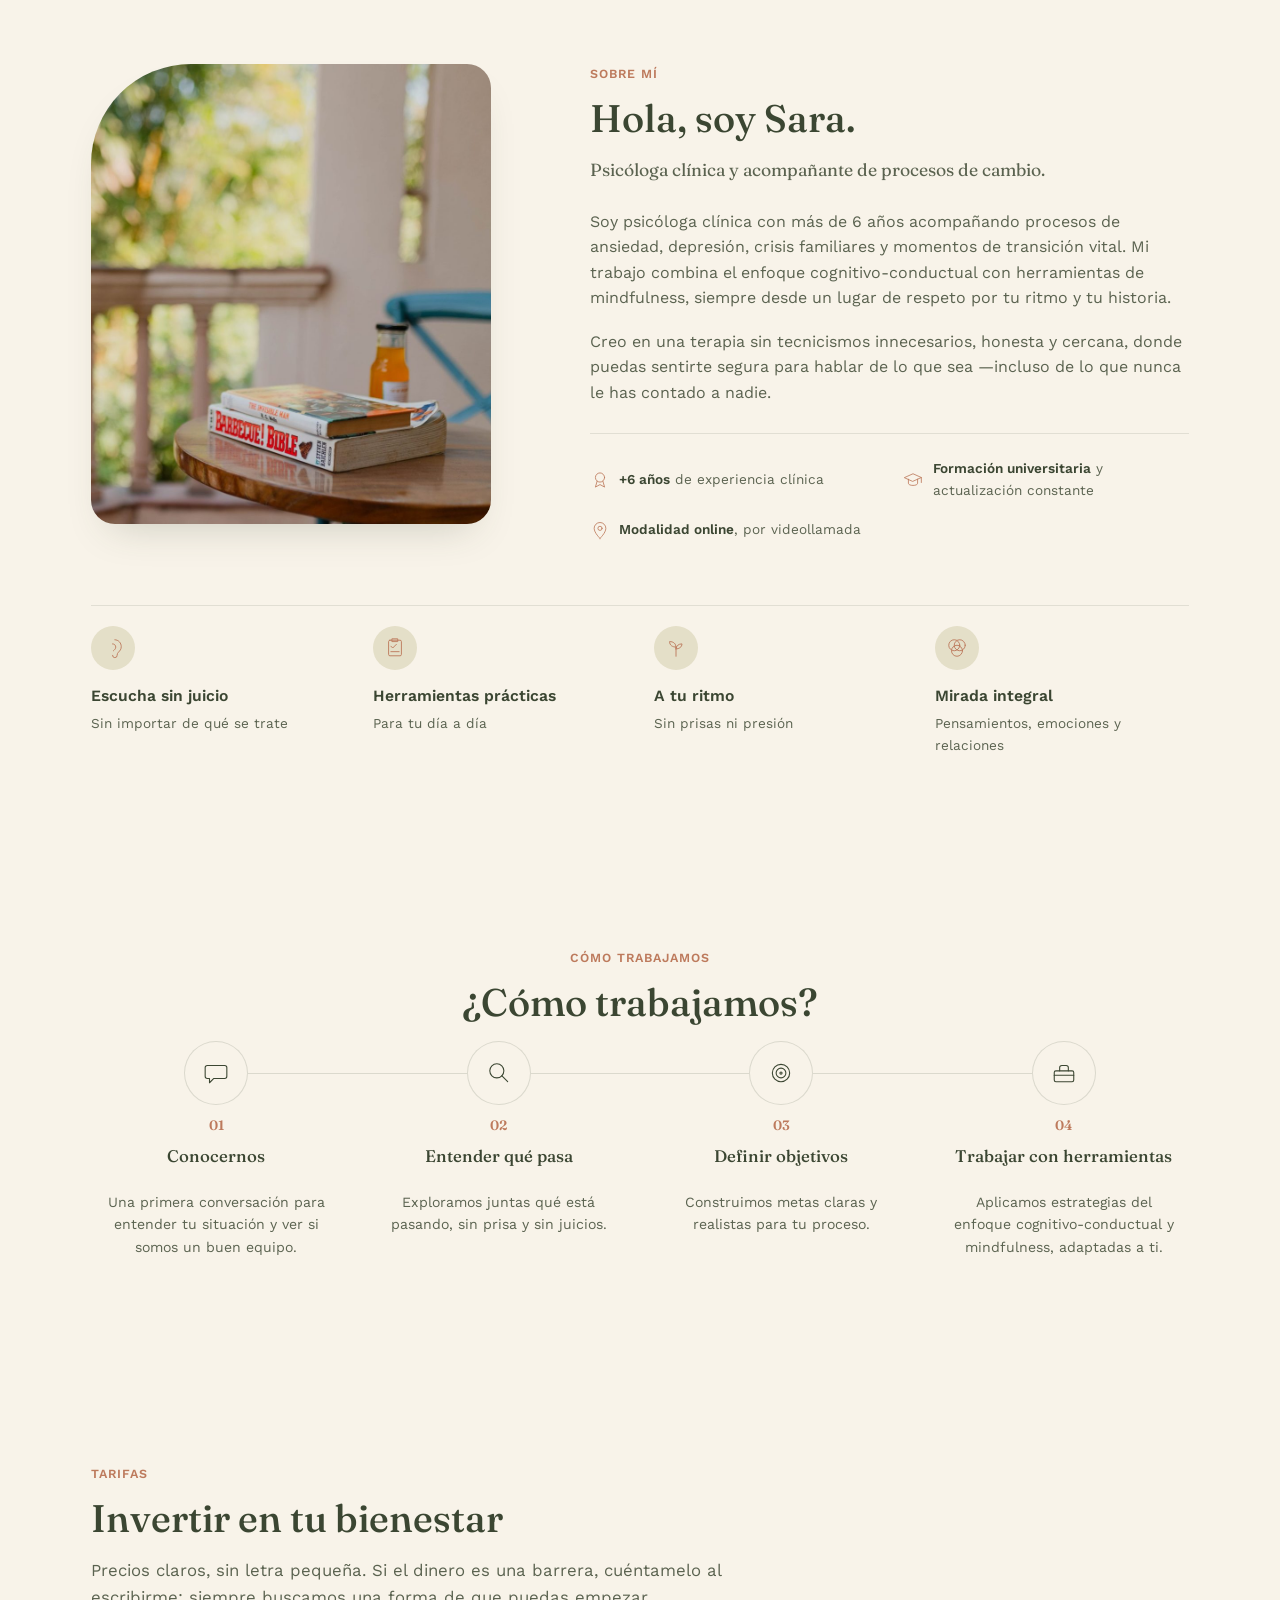
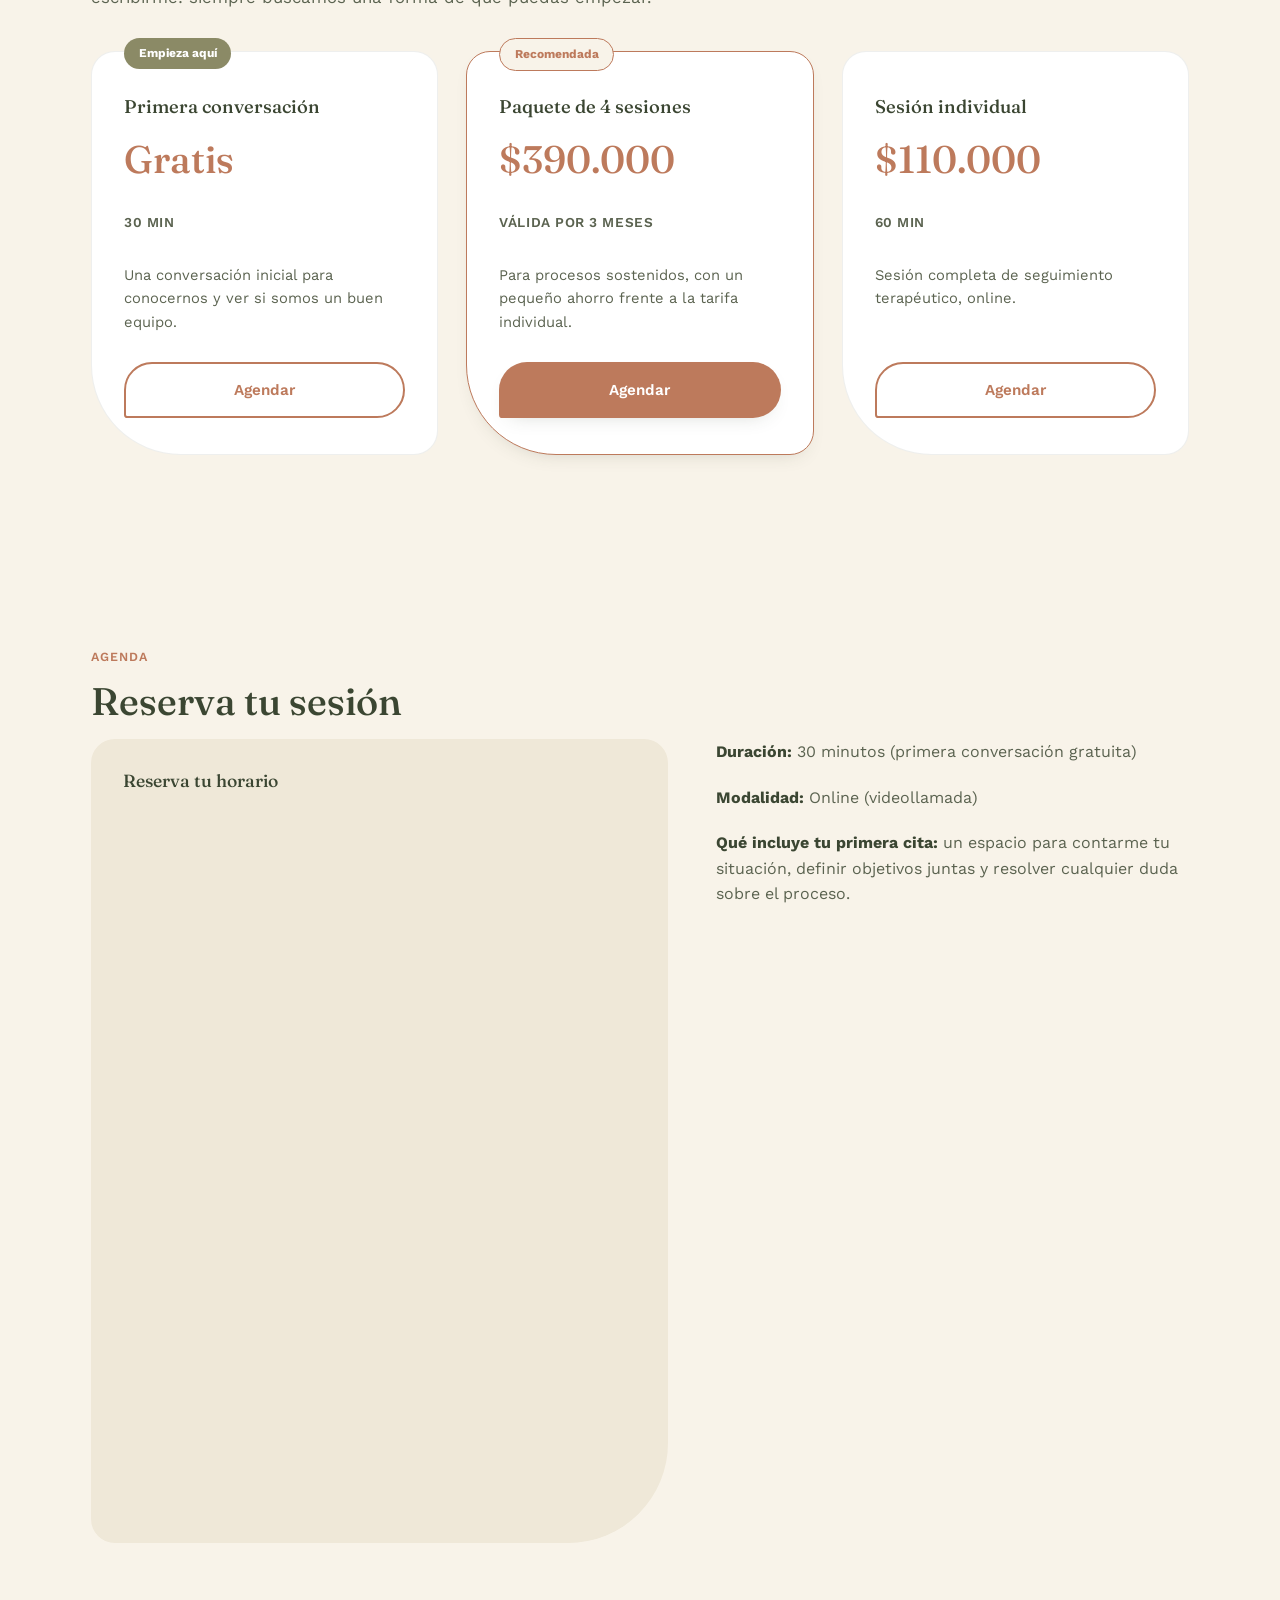
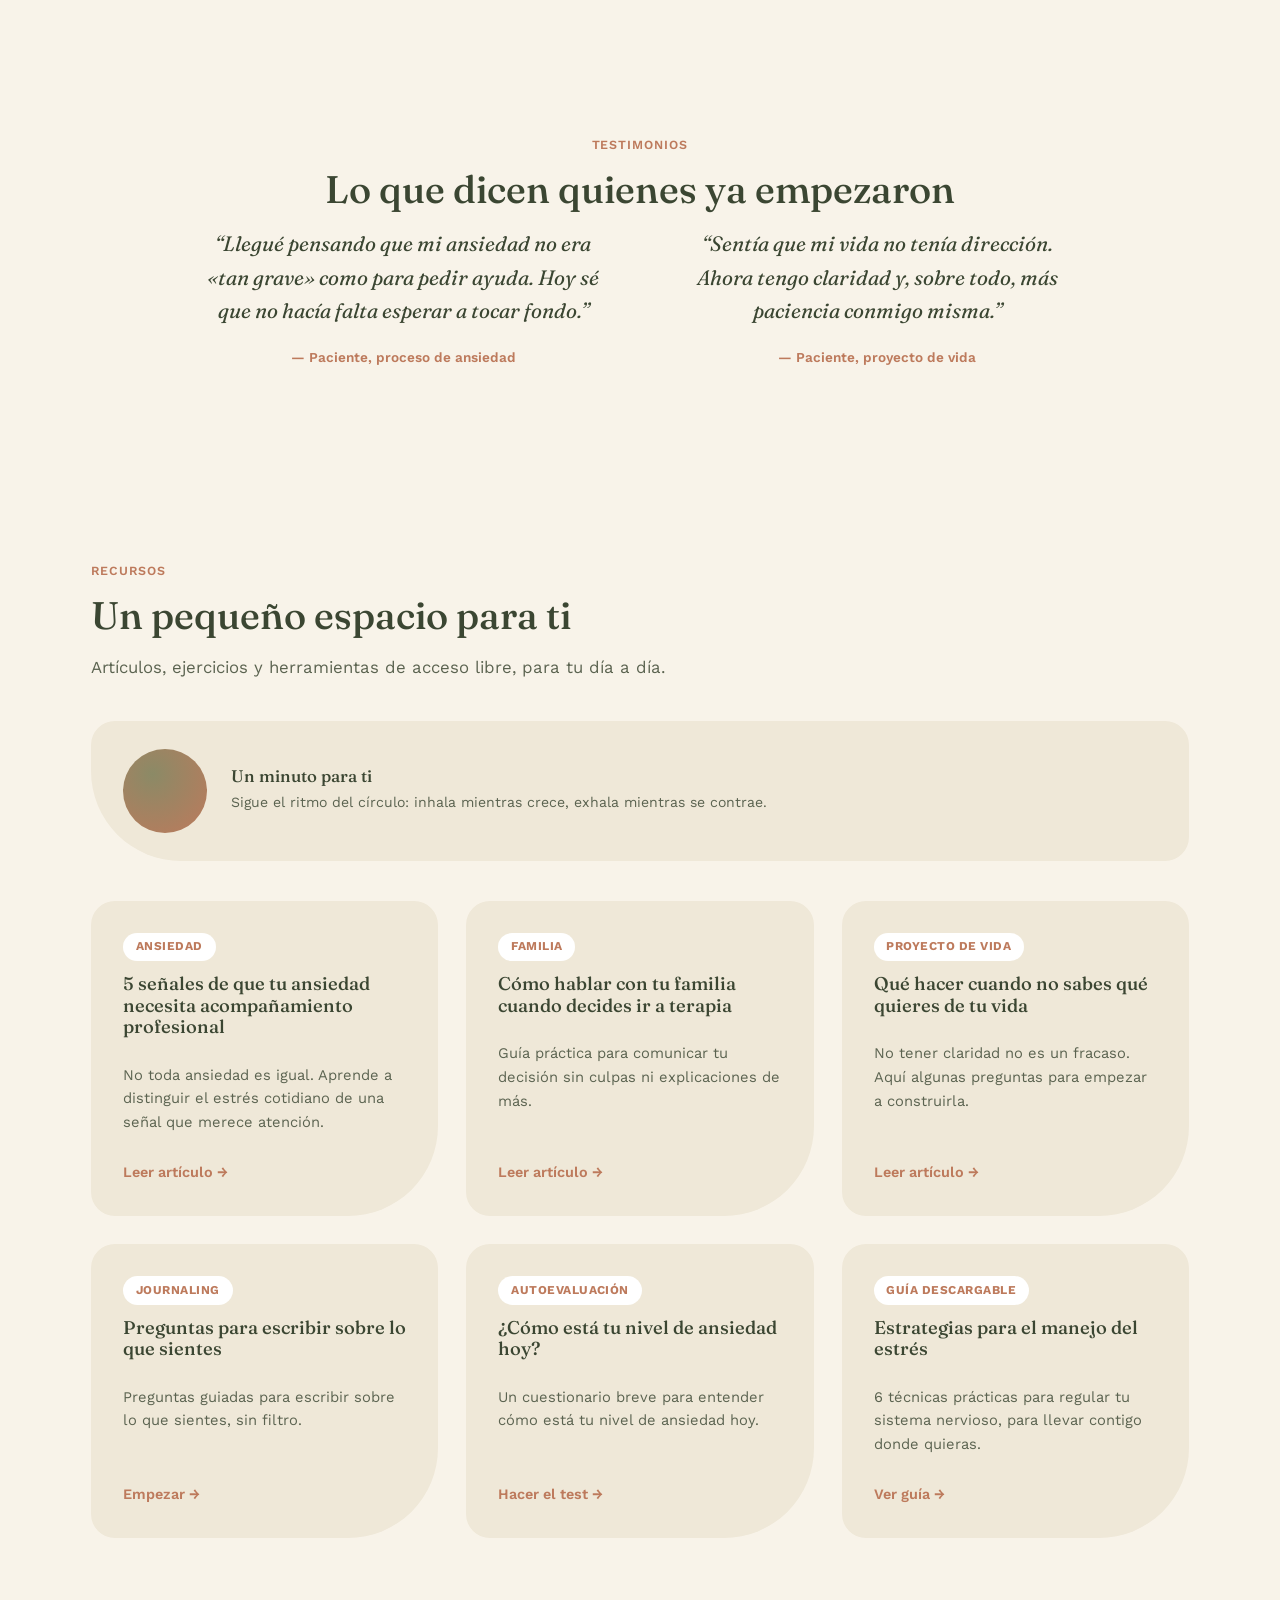
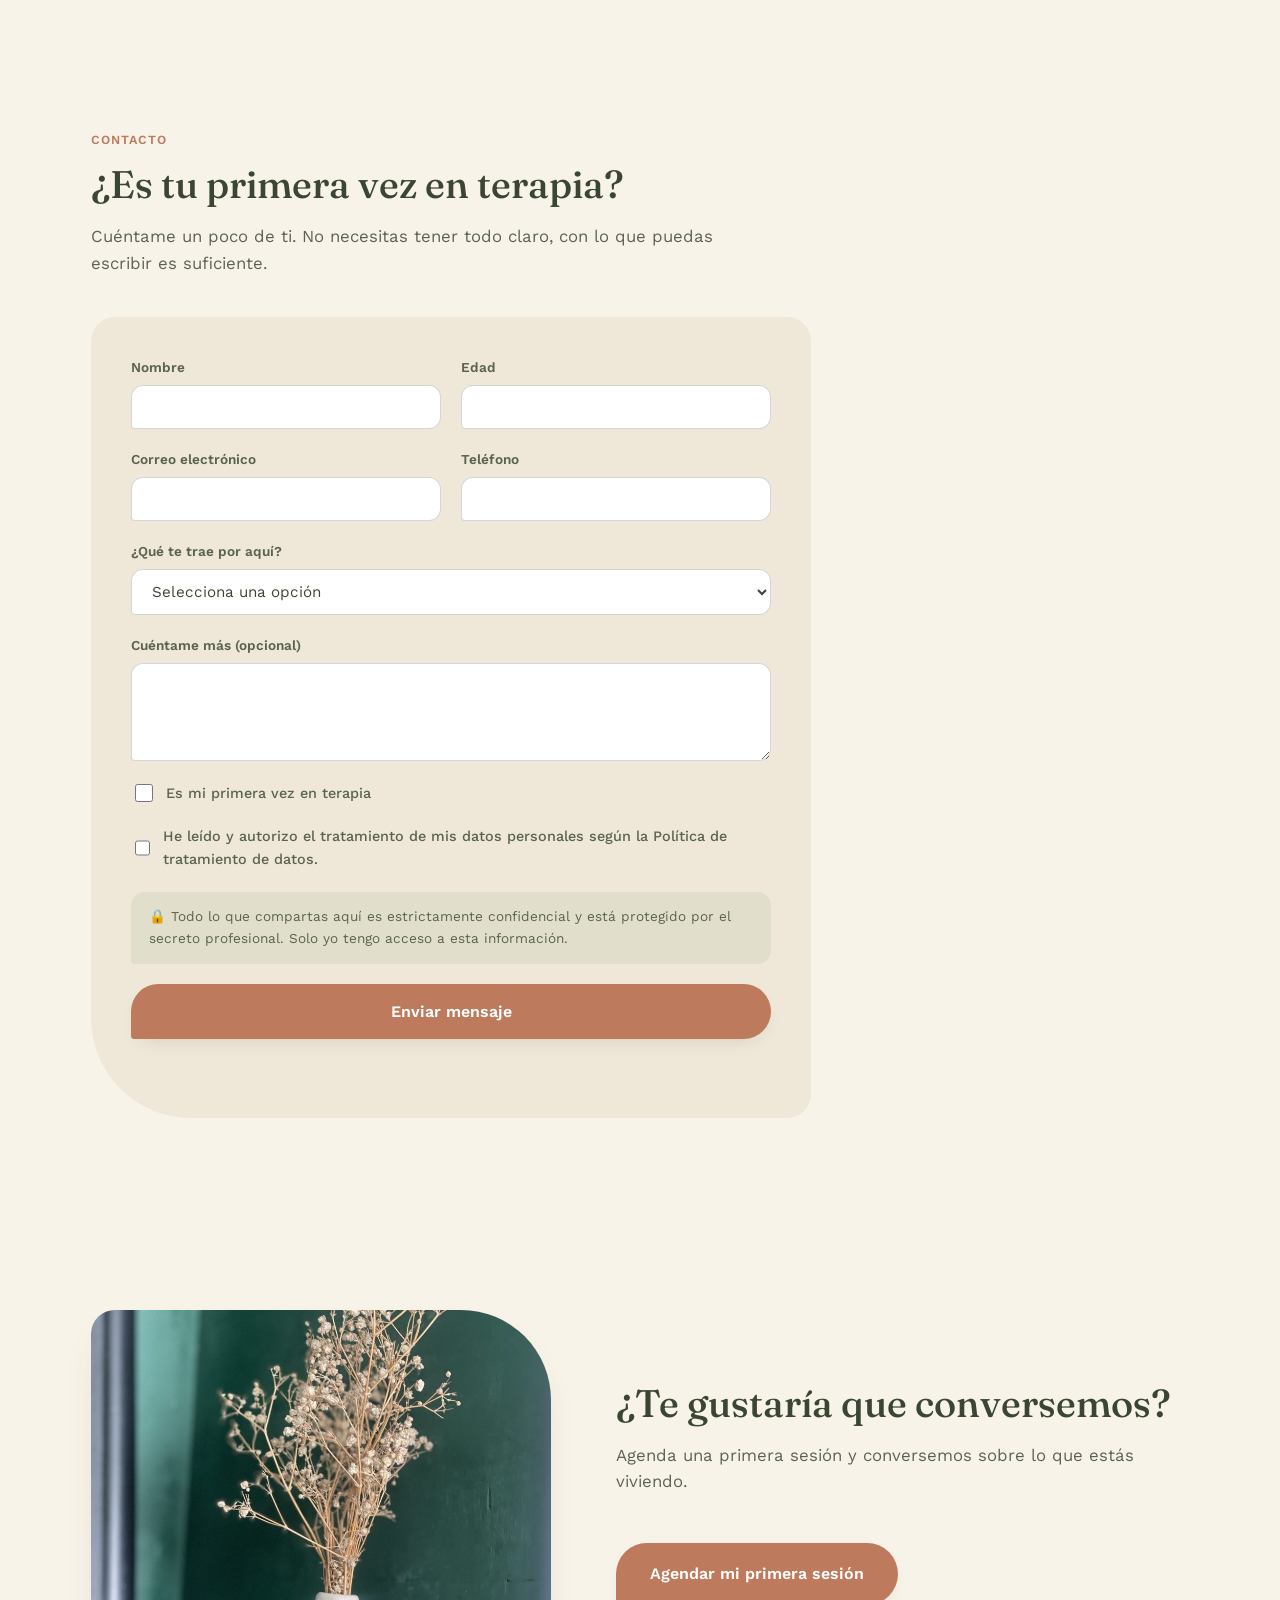
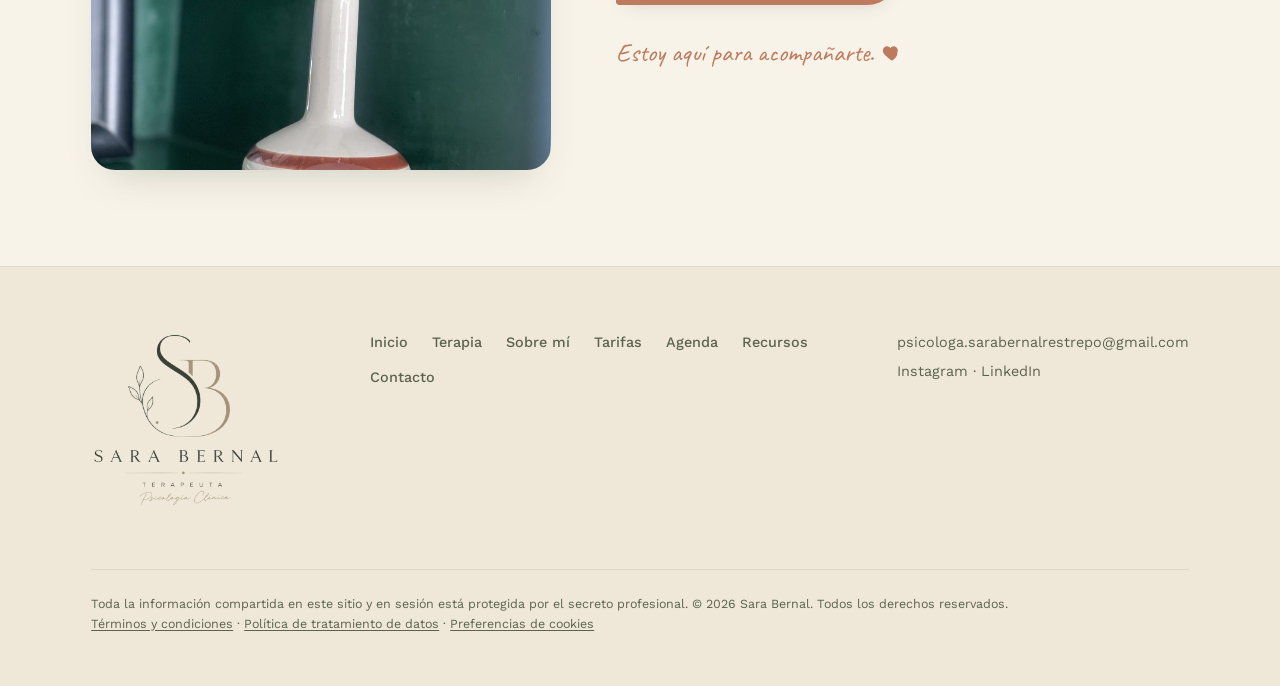
==== commit 62eb5449: "Redesign Terapia section per user's Lovable/v0-style prompt - New heading: "¿En qué puedo acompañart" ====
--- a/index.html
+++ b/index.html
@@ -18,7 +18,7 @@
 <meta charset="UTF-8">
 <meta name="viewport" content="width=device-width, initial-scale=1.0">
 <title>PS. SARA BERNAL — Psicóloga Clínica | Terapia con enfoque cognitivo-conductual</title>
-<meta name="description" content="Sara Bernal es psicóloga clínica especializada en ansiedad, depresión, relaciones, duelo, cambios de vida y violencia de género. Sesiones online, primera conversación gratis.">
+<meta name="description" content="Sara Bernal es psicóloga clínica especializada en ansiedad, autoestima, relaciones, duelo, proyecto de vida y violencia de género. Sesiones online, primera conversación gratis.">
 <meta name="theme-color" content="#F8F3E9">
 <link rel="canonical" href="https://www.sarabernal.co/">
 
@@ -35,13 +35,13 @@
 <meta property="og:locale" content="es_CO">
 <meta property="og:site_name" content="Ps. Sara Bernal">
 <meta property="og:title" content="PS. SARA BERNAL — Psicóloga Clínica">
-<meta property="og:description" content="Terapia con enfoque cognitivo-conductual para ansiedad, depresión, relaciones, duelo, cambios de vida y violencia de género. Agenda tu primera sesión gratis.">
+<meta property="og:description" content="Terapia con enfoque cognitivo-conductual para ansiedad, autoestima, relaciones, duelo, proyecto de vida y violencia de género. Agenda tu primera sesión gratis.">
 <meta property="og:image" content="https://www.sarabernal.co/assets/hero-ambience.jpg">
 
 <!-- Twitter Card -->
 <meta name="twitter:card" content="summary_large_image">
 <meta name="twitter:title" content="PS. SARA BERNAL — Psicóloga Clínica">
-<meta name="twitter:description" content="Terapia con enfoque cognitivo-conductual para ansiedad, depresión, relaciones, duelo, cambios de vida y violencia de género.">
+<meta name="twitter:description" content="Terapia con enfoque cognitivo-conductual para ansiedad, autoestima, relaciones, duelo, proyecto de vida y violencia de género.">
 <meta name="twitter:image" content="https://www.sarabernal.co/assets/hero-ambience.jpg">
 
 <link rel="preconnect" href="https://fonts.googleapis.com">
@@ -146,57 +146,56 @@
     </div>
   </section>
 
-  <!-- ============ 2. ¿QUÉ ESTÁS VIVIENDO? ============ -->
+  <!-- ============ 2. ¿EN QUÉ PUEDO ACOMPAÑARTE? ============ -->
   <section id="terapia" class="section areas">
     <p class="eyebrow">Terapia</p>
-    <h2 class="section-title">¿Qué estás viviendo?</h2>
-    <p class="section-lead">No hace falta ponerle un nombre clínico a lo que sientes para pedir ayuda.
-      Estas son algunas de las situaciones que más acompaño.</p>
+    <h2 class="section-title">¿En qué puedo acompañarte?</h2>
+    <p class="section-lead">Espacios de escucha y herramientas para tu bienestar.</p>
 
     <div class="cards-grid cards-grid--areas">
       <article class="area-card">
         <div class="area-card__icon">
           <svg viewBox="0 0 48 48" fill="none" stroke="currentColor" stroke-width="2" stroke-linecap="round" stroke-linejoin="round"><path d="M6 30c4-10 8-16 18-16s14 6 18 16"/><path d="M4 34c6-2 12-2 20-2s14 0 20 2"/><path d="M17 14c1-4 4-7 7-7s6 3 7 7"/></svg>
         </div>
-        <h3 class="area-card__title">Ansiedad y estrés</h3>
-        <p class="area-card__desc">Sientes que tu cuerpo no logra bajar el ritmo, o que la cabeza no para de darle vueltas a todo.</p>
-        <a href="#agenda" class="area-card__link">Agendar sesión →</a>
+        <h3 class="area-card__title">Ansiedad</h3>
+        <p class="area-card__desc">Recupera la calma y gestiona tus pensamientos.</p>
+        <a href="#agenda" class="area-card__link">Agendar →</a>
       </article>
 
       <article class="area-card">
         <div class="area-card__icon">
-          <svg viewBox="0 0 48 48" fill="none" stroke="currentColor" stroke-width="2" stroke-linecap="round" stroke-linejoin="round"><path d="M24 40C13 33 6 26 6 17c0-6 5-10 10-10 4 0 7 2 8 6 1-4 4-6 8-6 5 0 10 4 10 10 0 9-7 16-18 23z" transform="rotate(180 24 24)"/><path d="M8 26c6-4 11 3 16-1"/></svg>
-        </div>
-        <h3 class="area-card__title">Depresión</h3>
-        <p class="area-card__desc">Todo pesa más de lo normal, te falta motivación o sientes que algo se apagó por dentro.</p>
-        <a href="#agenda" class="area-card__link">Agendar sesión →</a>
+          <svg viewBox="0 0 48 48" fill="none" stroke="currentColor" stroke-width="2" stroke-linecap="round" stroke-linejoin="round"><path d="M24 42C24 42 8 32 8 18c0-6 5-10 10-10 3 0 5 1.5 6 4 1-2.5 3-4 6-4 5 0 10 4 10 10 0 14-16 24-16 24z"/></svg>
+        </div>
+        <h3 class="area-card__title">Autoestima</h3>
+        <p class="area-card__desc">Fortalece la confianza en ti.</p>
+        <a href="#agenda" class="area-card__link">Agendar →</a>
       </article>
 
       <article class="area-card">
         <div class="area-card__icon">
           <svg viewBox="0 0 48 48" fill="none" stroke="currentColor" stroke-width="2" stroke-linecap="round" stroke-linejoin="round"><circle cx="16" cy="14" r="5"/><circle cx="32" cy="14" r="5"/><path d="M6 40c0-8 5-13 10-13s10 5 10 13"/><path d="M22 40c0-8 5-13 10-13s10 5 10 13"/></svg>
         </div>
-        <h3 class="area-card__title">Relaciones y familia</h3>
-        <p class="area-card__desc">Discusiones que se repiten, distancia con alguien que quieres, o dificultad para poner límites.</p>
-        <a href="#agenda" class="area-card__link">Agendar sesión →</a>
+        <h3 class="area-card__title">Relaciones</h3>
+        <p class="area-card__desc">Construye vínculos más sanos.</p>
+        <a href="#agenda" class="area-card__link">Agendar →</a>
+      </article>
+
+      <article class="area-card">
+        <div class="area-card__icon">
+          <svg viewBox="0 0 48 48" fill="none" stroke="currentColor" stroke-width="2" stroke-linecap="round" stroke-linejoin="round"><rect x="20" y="18" width="8" height="24" rx="3"/><path d="M24 18c-3-4-3-8 0-12 3 4 3 8 0 12z"/><path d="M13 42h22"/></svg>
+        </div>
+        <h3 class="area-card__title">Duelo</h3>
+        <p class="area-card__desc">Acompaña tu proceso de pérdida.</p>
+        <a href="#agenda" class="area-card__link">Agendar →</a>
       </article>
 
       <article class="area-card">
         <div class="area-card__icon">
           <svg viewBox="0 0 48 48" fill="none" stroke="currentColor" stroke-width="2" stroke-linecap="round" stroke-linejoin="round"><path d="M24 4l4 10 10 1-8 7 3 10-9-6-9 6 3-10-8-7 10-1z"/></svg>
         </div>
-        <h3 class="area-card__title">Cambios y decisiones</h3>
-        <p class="area-card__desc">Estás en una encrucijada y necesitas claridad para saber qué sigue.</p>
-        <a href="#agenda" class="area-card__link">Agendar sesión →</a>
-      </article>
-
-      <article class="area-card">
-        <div class="area-card__icon">
-          <svg viewBox="0 0 48 48" fill="none" stroke="currentColor" stroke-width="2" stroke-linecap="round" stroke-linejoin="round"><rect x="20" y="18" width="8" height="24" rx="3"/><path d="M24 18c-3-4-3-8 0-12 3 4 3 8 0 12z"/><path d="M13 42h22"/></svg>
-        </div>
-        <h3 class="area-card__title">Duelo</h3>
-        <p class="area-card__desc">Perdiste a alguien o algo importante y necesitas un espacio para procesarlo, a tu tiempo.</p>
-        <a href="#agenda" class="area-card__link">Agendar sesión →</a>
+        <h3 class="area-card__title">Proyecto de vida</h3>
+        <p class="area-card__desc">Encuentra claridad para decidir.</p>
+        <a href="#agenda" class="area-card__link">Agendar →</a>
       </article>
 
       <article class="area-card area-card--protective">
@@ -204,8 +203,8 @@
           <svg viewBox="0 0 48 48" fill="none" stroke="currentColor" stroke-width="2" stroke-linecap="round" stroke-linejoin="round"><path d="M24 5c8 3 15 3 15 3v15c0 10-7 16-15 20-8-4-15-10-15-20V8s7 0 15-3z"/><path d="M18 24l4 4 8-8"/></svg>
         </div>
         <h3 class="area-card__title">Violencia de género</h3>
-        <p class="area-card__desc">Un canal privado y sin presión para contar tu situación, a tu tiempo y en tus palabras.</p>
-        <a href="#contacto" class="area-card__link area-card__link--protective">Escribir en privado, sin agendar →</a>
+        <p class="area-card__desc">Espacio seguro y confidencial.</p>
+        <a href="#contacto" class="area-card__link area-card__link--protective">Escribir en privado →</a>
       </article>
     </div>
   </section>
@@ -516,11 +515,11 @@
         <label for="motivo">¿Qué te trae por aquí?</label>
         <select id="motivo" name="motivo" required>
           <option value="" disabled selected>Selecciona una opción</option>
-          <option value="ansiedad">Ansiedad y estrés</option>
-          <option value="depresion">Depresión</option>
-          <option value="familia">Relaciones y familia</option>
-          <option value="cambios-y-decisiones">Cambios y decisiones</option>
+          <option value="ansiedad">Ansiedad</option>
+          <option value="autoestima">Autoestima</option>
+          <option value="relaciones">Relaciones</option>
           <option value="duelo">Duelo</option>
+          <option value="proyecto-de-vida">Proyecto de vida</option>
           <option value="violencia-de-genero">Violencia de género</option>
           <option value="otro">Otro</option>
         </select>
--- a/css/styles.css
+++ b/css/styles.css
@@ -466,26 +466,38 @@
 
 /* ============ Área cards ============ */
 
+.areas {
+  --areas-accent: #2f6b4f;
+  text-align: center;
+}
+
+.areas .section-lead {
+  margin-left: auto;
+  margin-right: auto;
+}
+
 .area-card {
   background: var(--white);
-  border: 1px solid rgba(43, 58, 47, 0.08);
-  border-radius: 24px 24px 24px 90px;
-  padding: 2rem 1.85rem;
+  border: 1px solid rgba(43, 58, 47, 0.1);
+  border-radius: 18px;
+  padding: 24px;
   display: flex;
   flex-direction: column;
-  gap: 0.9rem;
-  transition: transform 0.25s ease, box-shadow 0.25s ease;
+  align-items: center;
+  text-align: center;
+  gap: 0.6rem;
+  transition: transform 0.2s ease, box-shadow 0.2s ease;
 }
 
 .area-card:hover {
-  transform: translateY(-4px);
+  transform: translateY(-2px);
   box-shadow: var(--shadow-sm);
 }
 
 .area-card__icon {
-  width: 56px;
-  height: 56px;
-  border-radius: 16px 16px 16px 4px;
+  width: 44px;
+  height: 44px;
+  border-radius: 12px;
   background: var(--paper-2);
   display: flex;
   align-items: center;
@@ -493,26 +505,26 @@
 }
 
 .area-card__icon svg {
-  width: 28px;
-  height: 28px;
-  color: var(--clay);
+  width: 22px;
+  height: 22px;
+  color: var(--areas-accent);
 }
 
 .area-card__title {
-  font-size: 1.2rem;
+  font-size: 1.05rem;
   font-weight: 500;
 }
 
 .area-card__desc {
   color: var(--ink-soft);
-  font-size: 0.95rem;
+  font-size: 0.88rem;
   flex: 1;
 }
 
 .area-card__link {
-  color: var(--clay);
+  color: var(--areas-accent);
   font-weight: 600;
-  font-size: 0.9rem;
+  font-size: 0.85rem;
 }
 
 .area-card--protective {
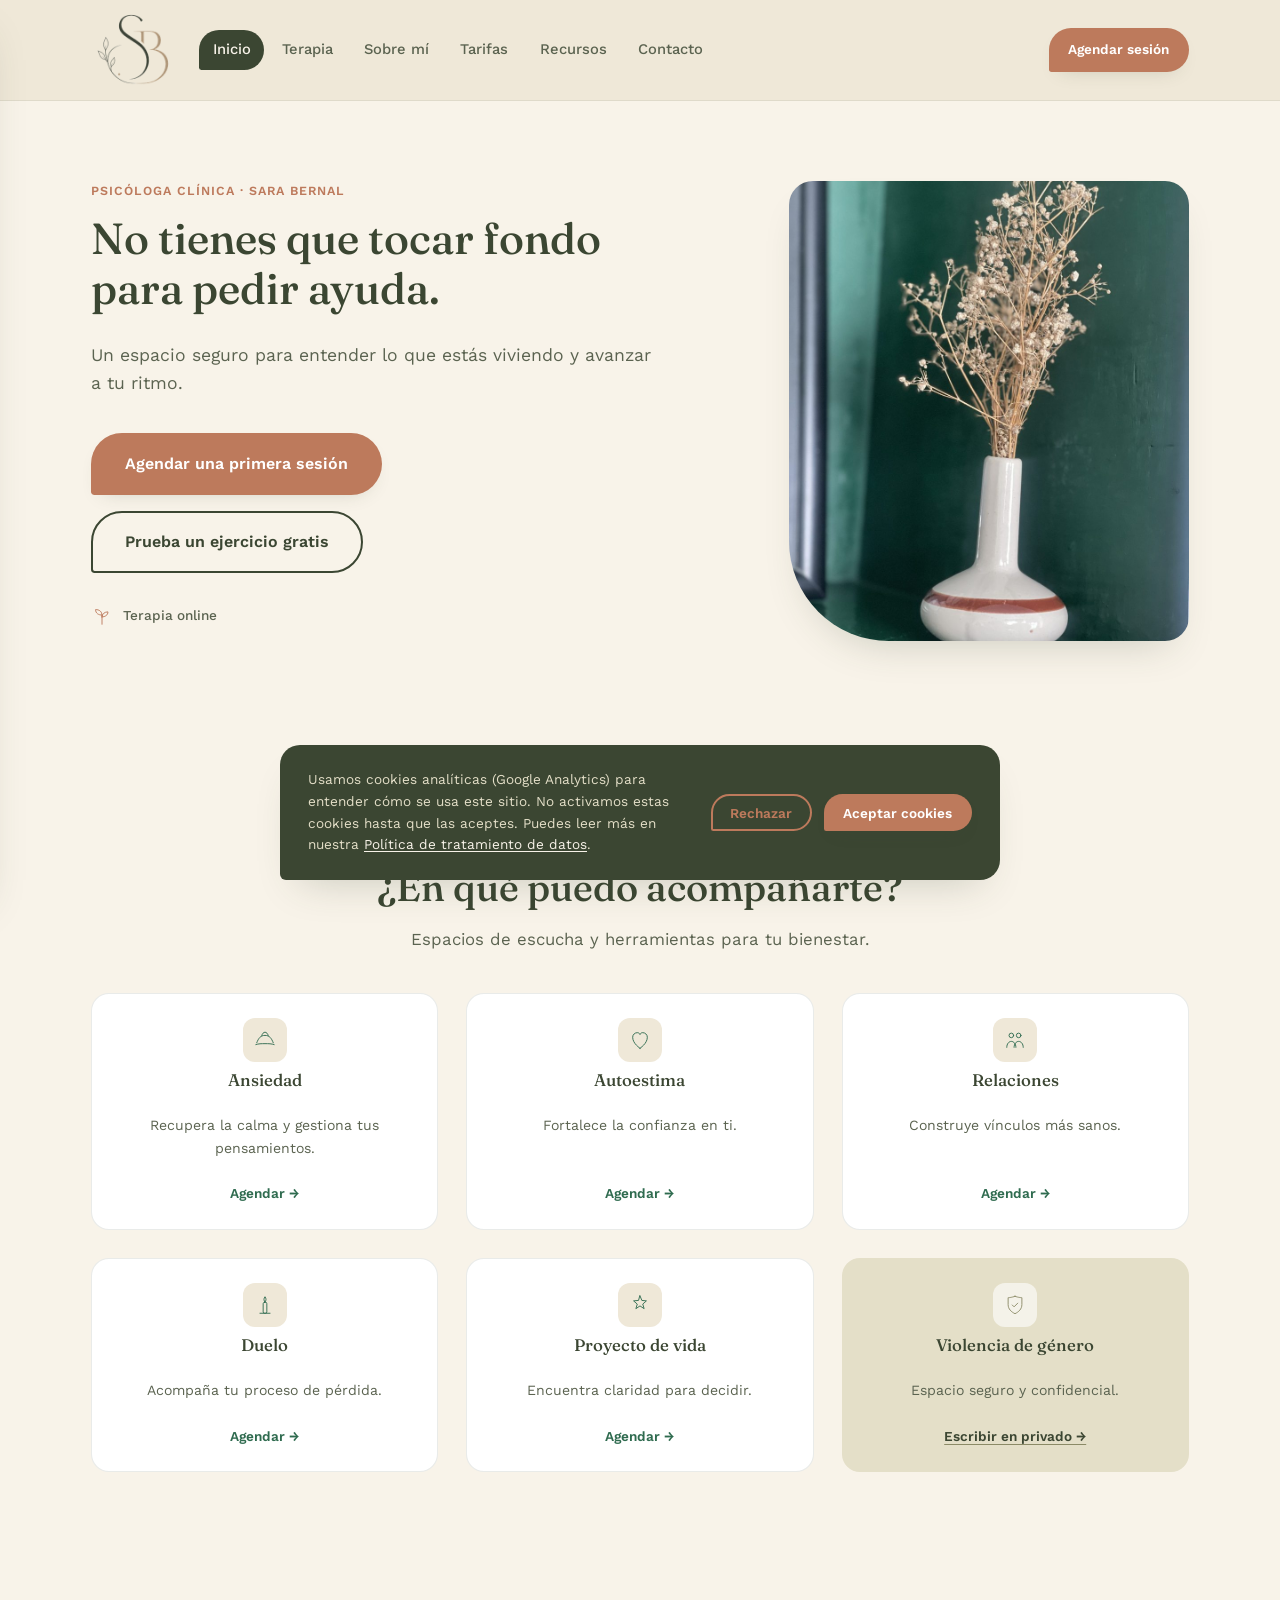
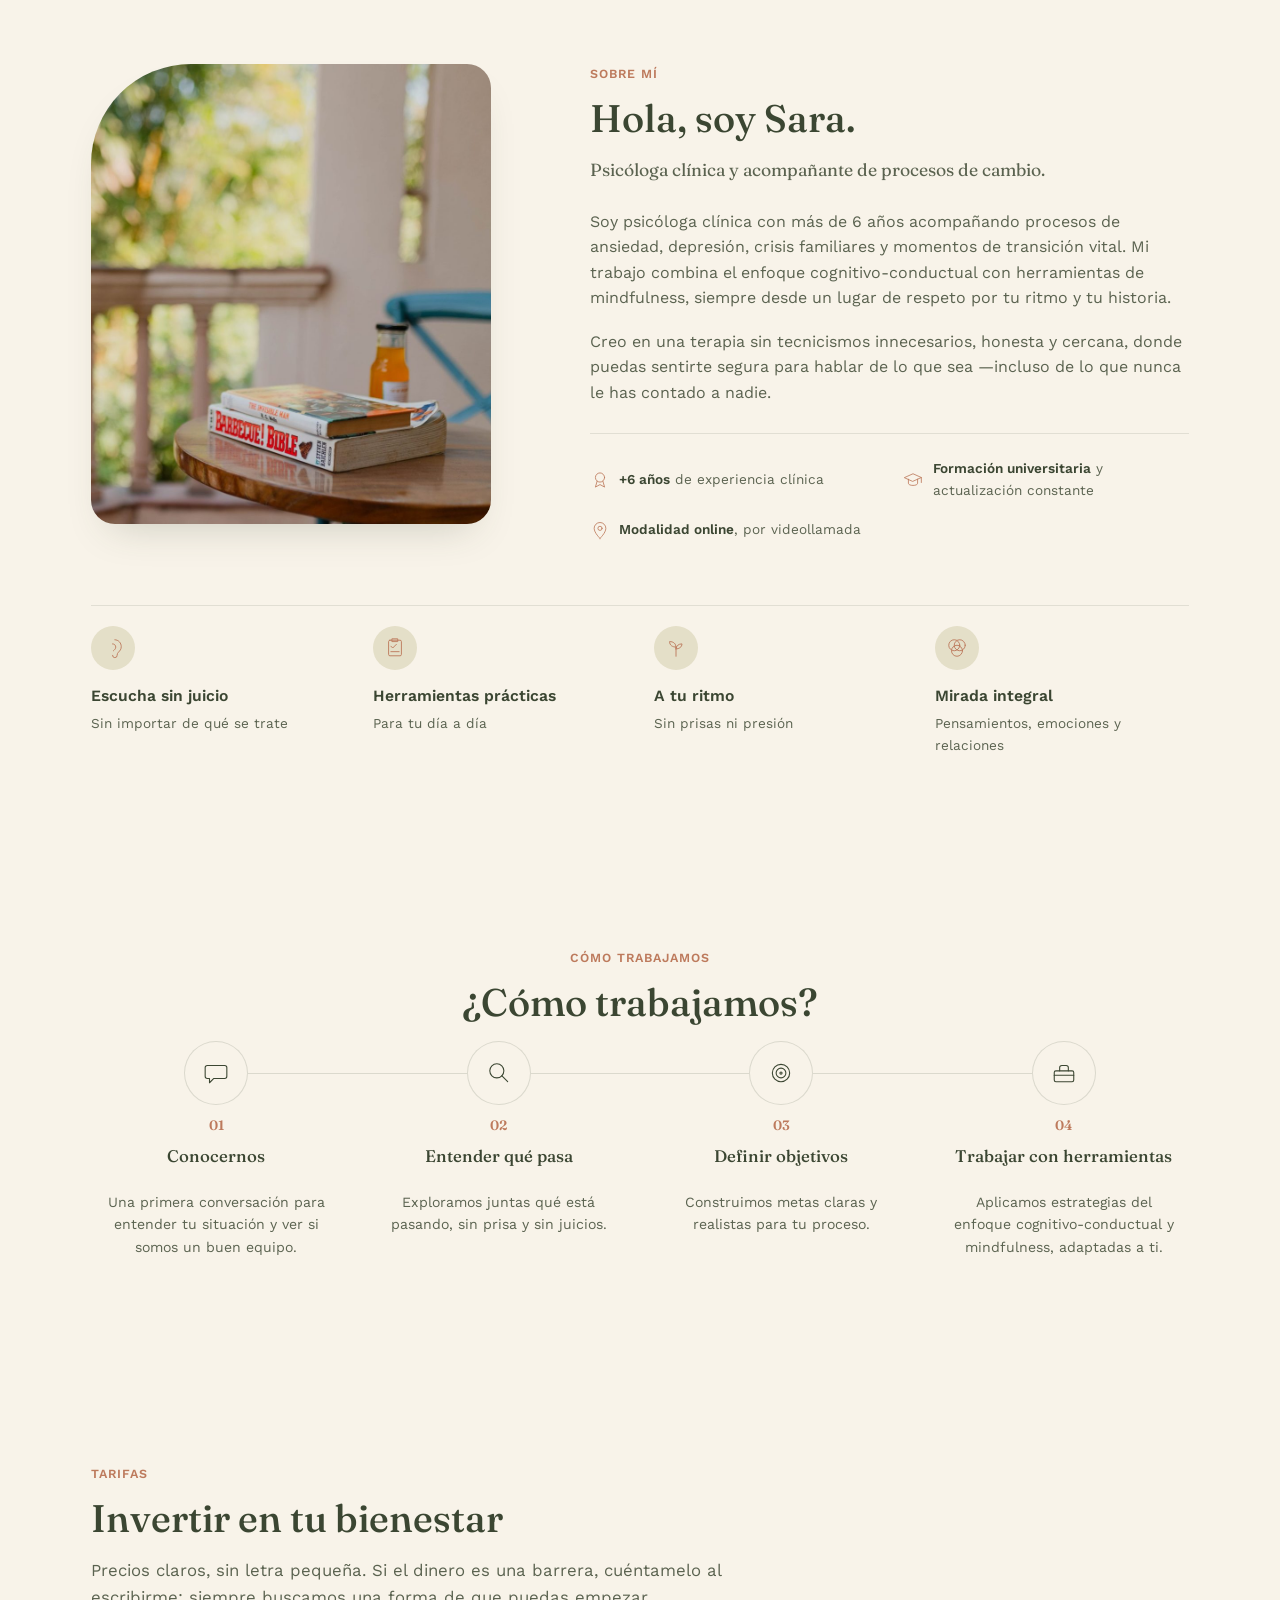
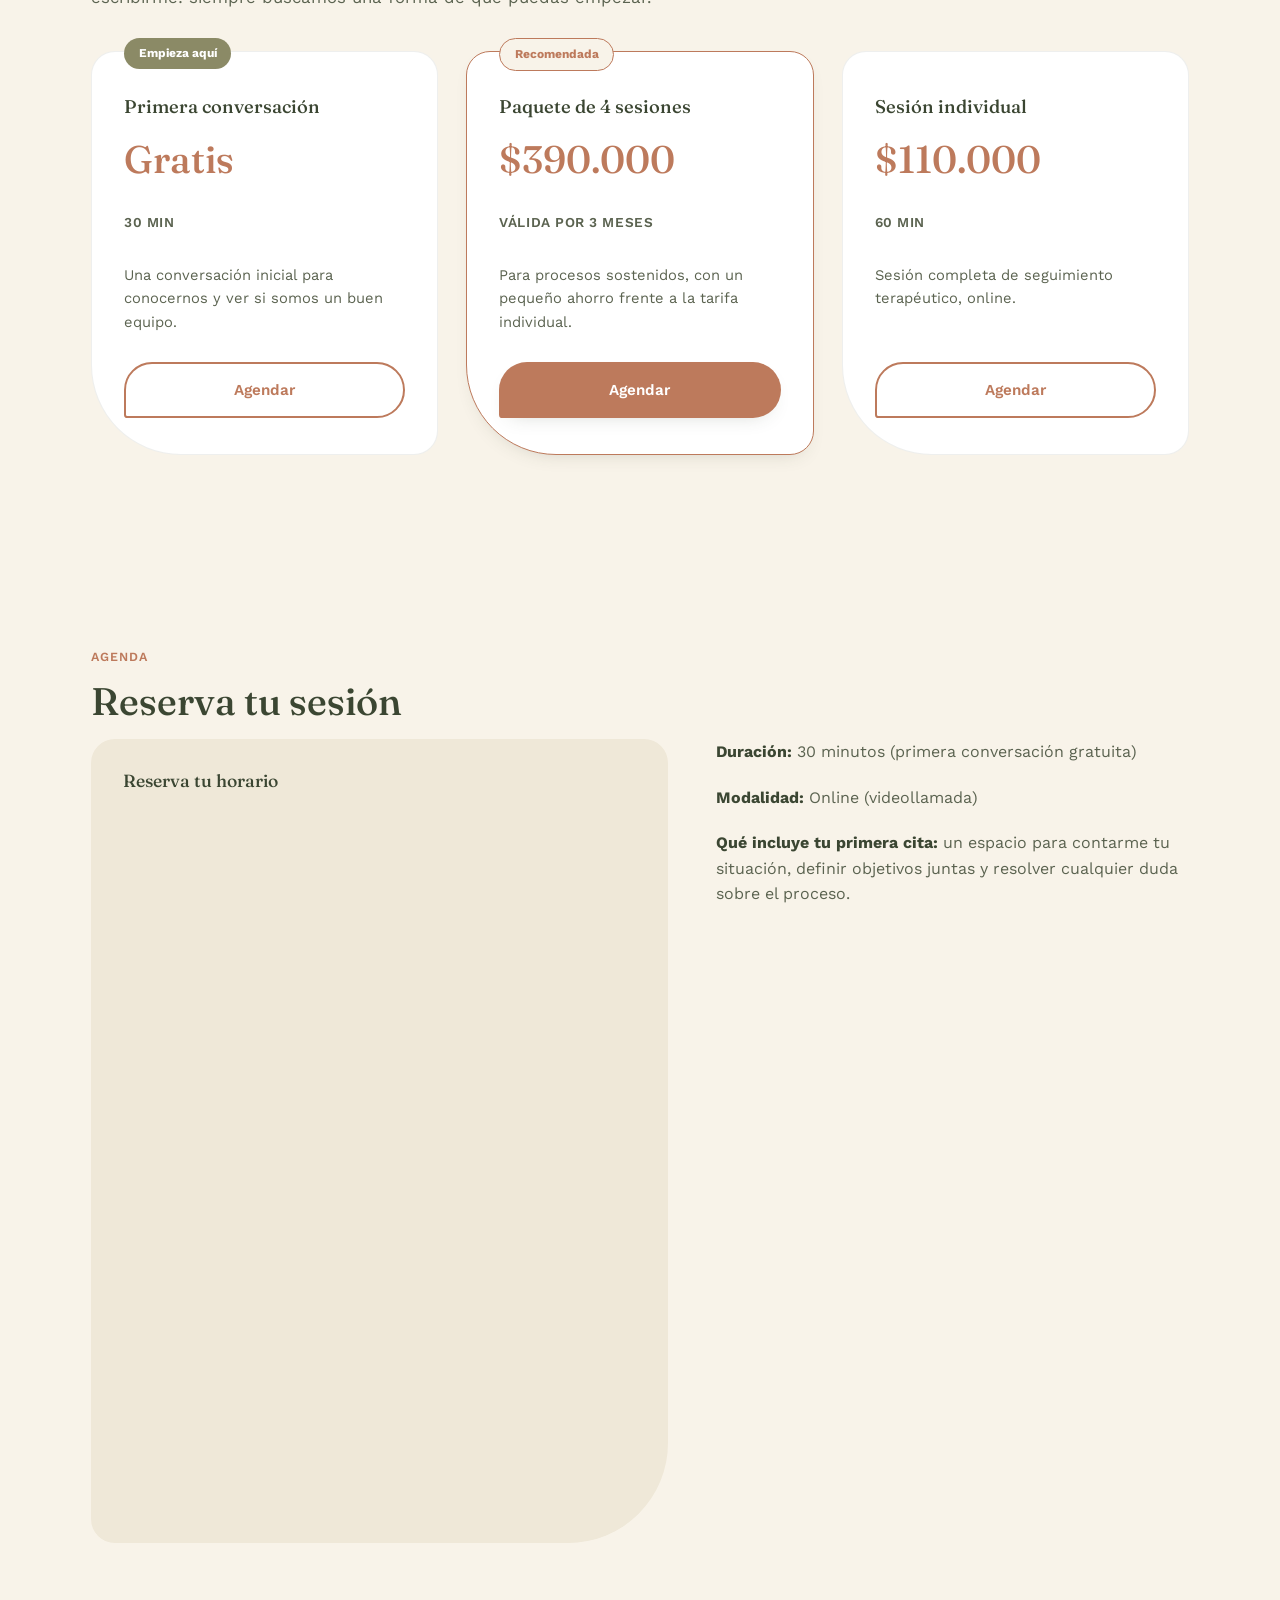
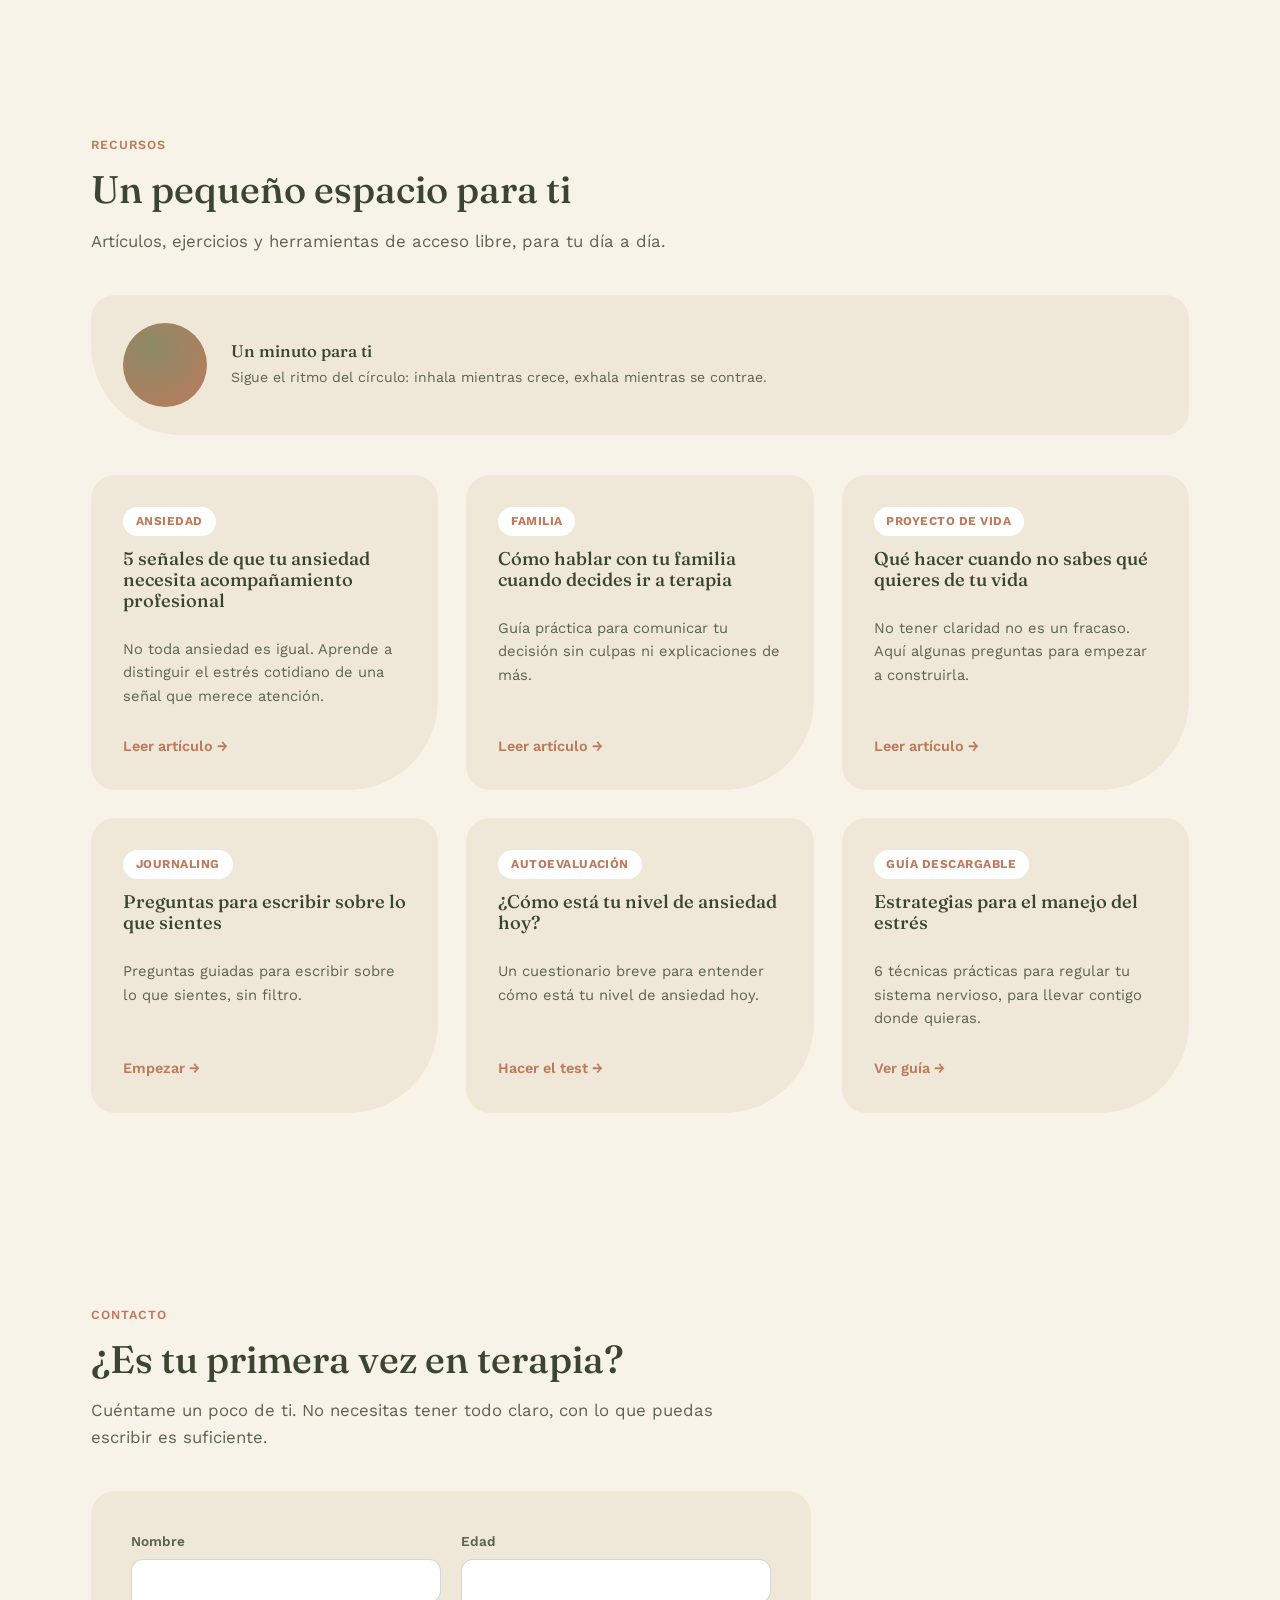
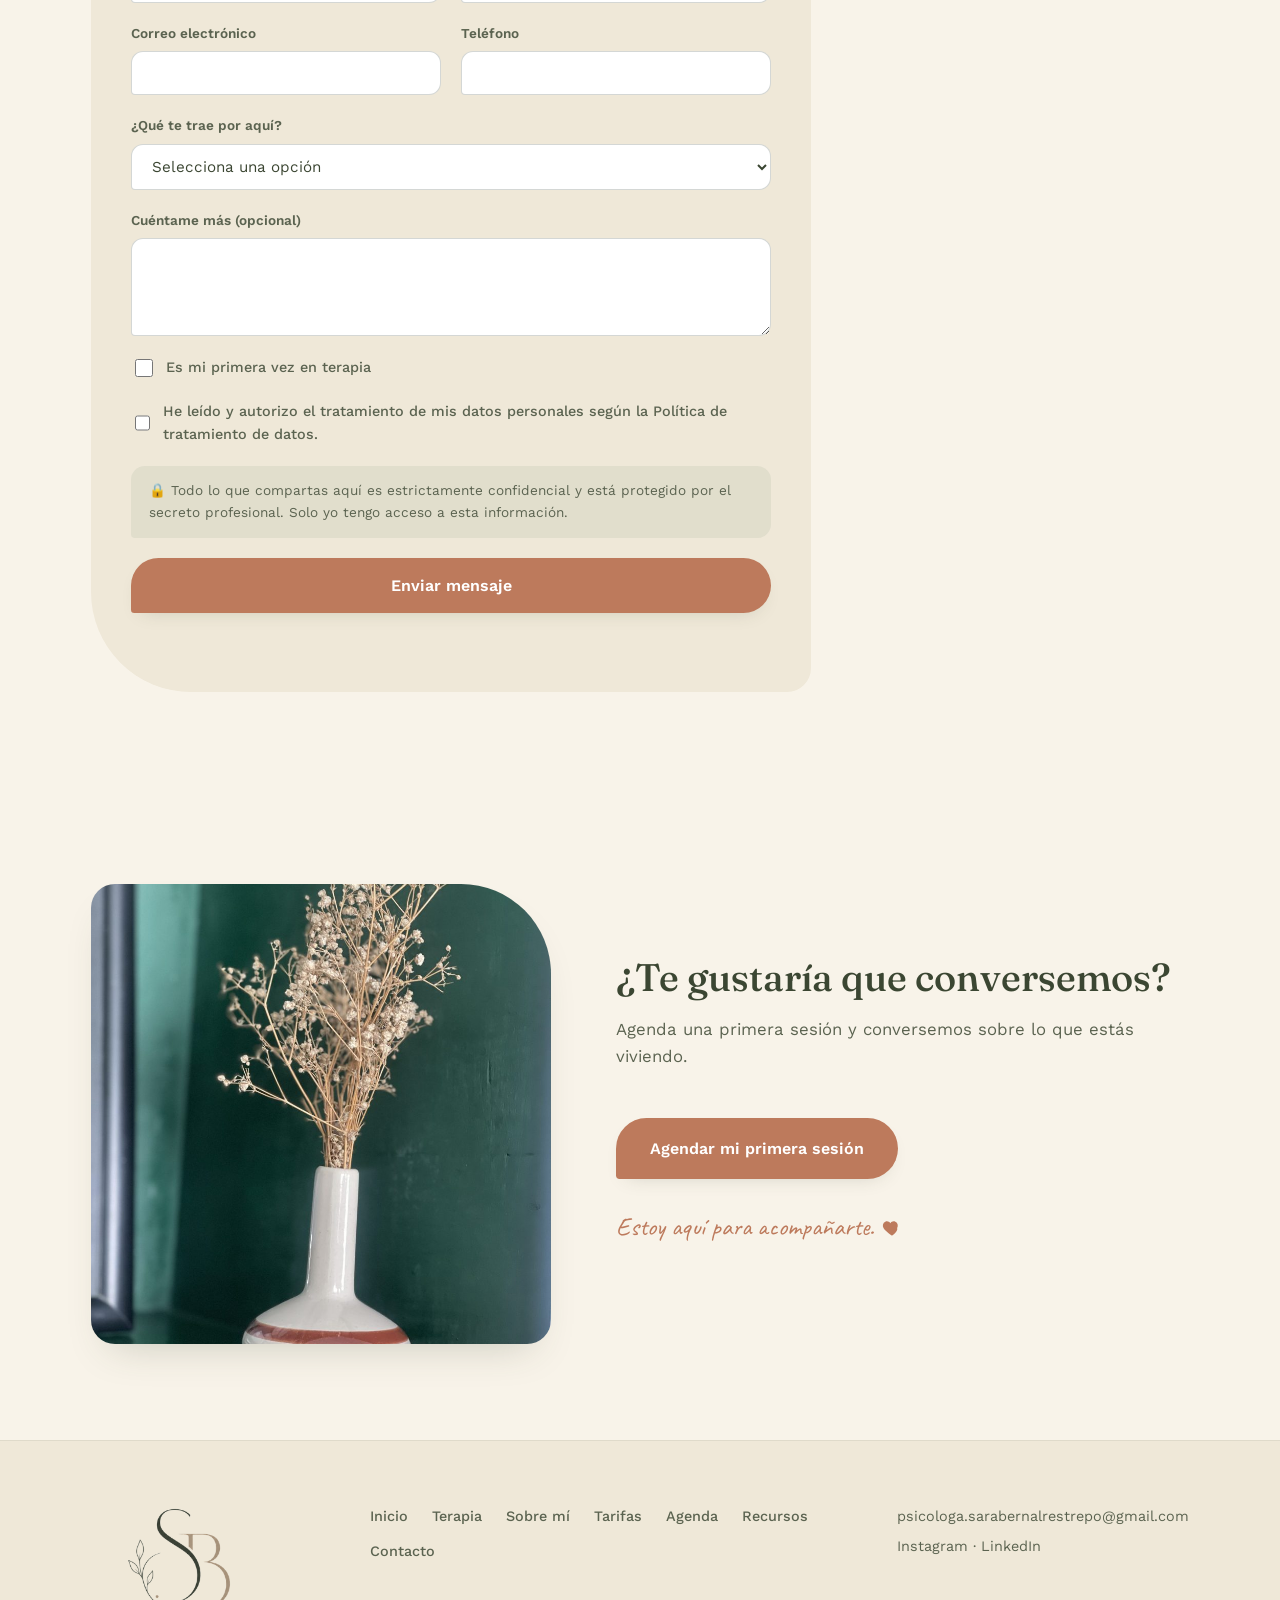
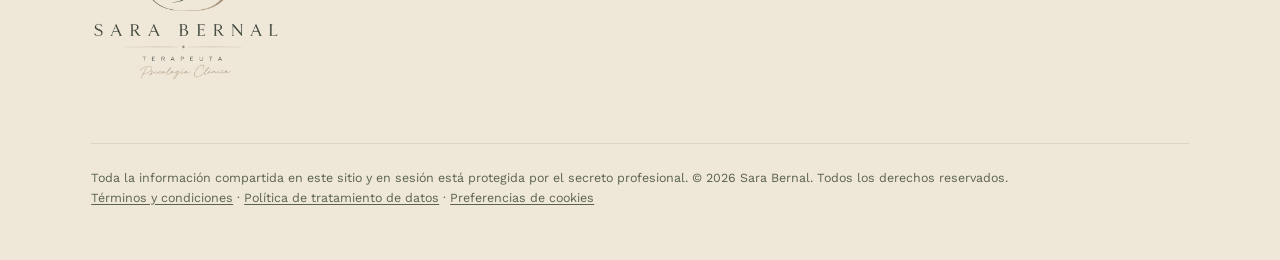
==== commit 45c4799f: "Remove Testimonios section Dropped the section (2 real quotes) and cleaned up the now-unused CSS (.t" ====
--- a/index.html
+++ b/index.html
@@ -393,30 +393,7 @@
     </div>
   </section>
 
-  <!-- ============ 7. TESTIMONIOS ============ -->
-  <section class="section testimonios">
-    <p class="eyebrow eyebrow--center">Testimonios</p>
-    <h2 class="section-title">Lo que dicen quienes ya empezaron</h2>
-
-    <div class="cards-grid cards-grid--testimonios">
-      <article class="testimonial-card">
-        <p class="testimonial-card__quote">
-          &ldquo;Llegué pensando que mi ansiedad no era &laquo;tan grave&raquo; como para pedir ayuda.
-          Hoy sé que no hacía falta esperar a tocar fondo.&rdquo;
-        </p>
-        <p class="testimonial-card__author">— Paciente, proceso de ansiedad</p>
-      </article>
-      <article class="testimonial-card">
-        <p class="testimonial-card__quote">
-          &ldquo;Sentía que mi vida no tenía dirección. Ahora tengo claridad y, sobre todo,
-          más paciencia conmigo misma.&rdquo;
-        </p>
-        <p class="testimonial-card__author">— Paciente, proyecto de vida</p>
-      </article>
-    </div>
-  </section>
-
-  <!-- ============ 8. RECURSOS ============ -->
+  <!-- ============ 7. RECURSOS ============ -->
   <section id="recursos" class="section recursos">
     <p class="eyebrow">Recursos</p>
     <h2 class="section-title">Un pequeño espacio para ti</h2>
@@ -475,7 +452,7 @@
     </div>
   </section>
 
-  <!-- ============ 9. CONTACTO ============ -->
+  <!-- ============ 8. CONTACTO ============ -->
   <section id="contacto" class="section contacto">
     <p class="eyebrow">Contacto</p>
     <h2 class="section-title">¿Es tu primera vez en terapia?</h2>
@@ -553,7 +530,7 @@
     </form>
   </section>
 
-  <!-- ============ 10. CTA FINAL ============ -->
+  <!-- ============ 9. CTA FINAL ============ -->
   <section class="section cta-final">
     <div class="cta-final__media">
       <!-- Imagen de ambiente (CC0) — reemplazar por una foto real del consultorio/espacio cuando esté disponible -->
--- a/css/styles.css
+++ b/css/styles.css
@@ -455,13 +455,6 @@
 
 .cards-grid--recursos {
   grid-template-columns: repeat(3, 1fr);
-}
-
-.cards-grid--testimonios {
-  grid-template-columns: repeat(2, 1fr);
-  max-width: 900px;
-  margin: 0 auto;
-  gap: 3rem;
 }
 
 /* ============ Área cards ============ */
@@ -1009,35 +1002,6 @@
 .calendly-inline-widget {
   border-radius: 16px;
   overflow: hidden;
-}
-
-/* ============ Testimonios ============ */
-
-.testimonios {
-  text-align: center;
-}
-
-.testimonial-card {
-  padding: 0 1rem;
-  display: flex;
-  flex-direction: column;
-  gap: 1.25rem;
-  text-align: center;
-}
-
-.testimonial-card__quote {
-  font-family: var(--font-serif);
-  font-style: italic;
-  font-size: 1.3rem;
-  color: var(--ink);
-  margin: 0;
-}
-
-.testimonial-card__author {
-  font-size: 0.85rem;
-  font-weight: 600;
-  color: var(--clay);
-  margin: 0;
 }
 
 /* ============ CTA final ============ */
@@ -1620,8 +1584,7 @@
 
   .cards-grid--areas,
   .cards-grid--pricing,
-  .cards-grid--recursos,
-  .cards-grid--testimonios {
+  .cards-grid--recursos {
     grid-template-columns: repeat(2, 1fr);
   }
 
@@ -1647,8 +1610,7 @@
 
   .cards-grid--areas,
   .cards-grid--pricing,
-  .cards-grid--recursos,
-  .cards-grid--testimonios {
+  .cards-grid--recursos {
     grid-template-columns: 1fr;
   }
 
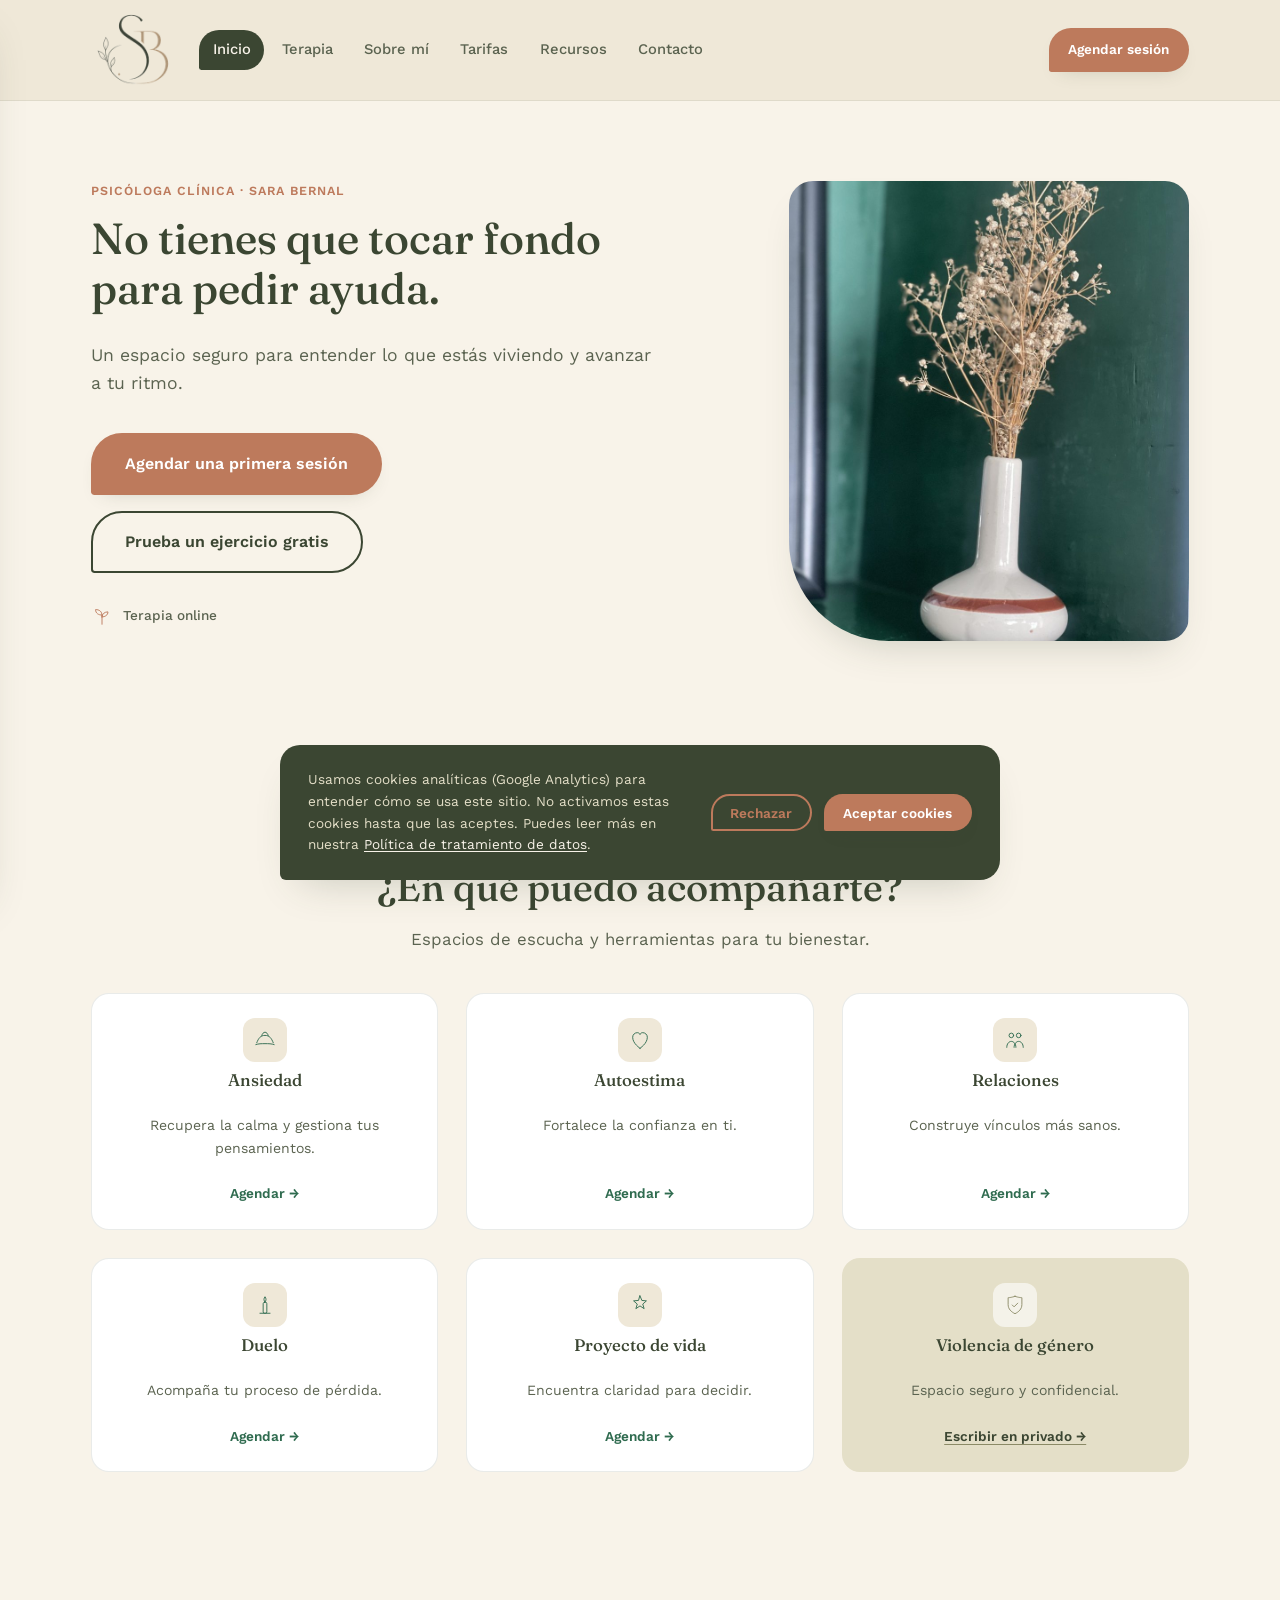
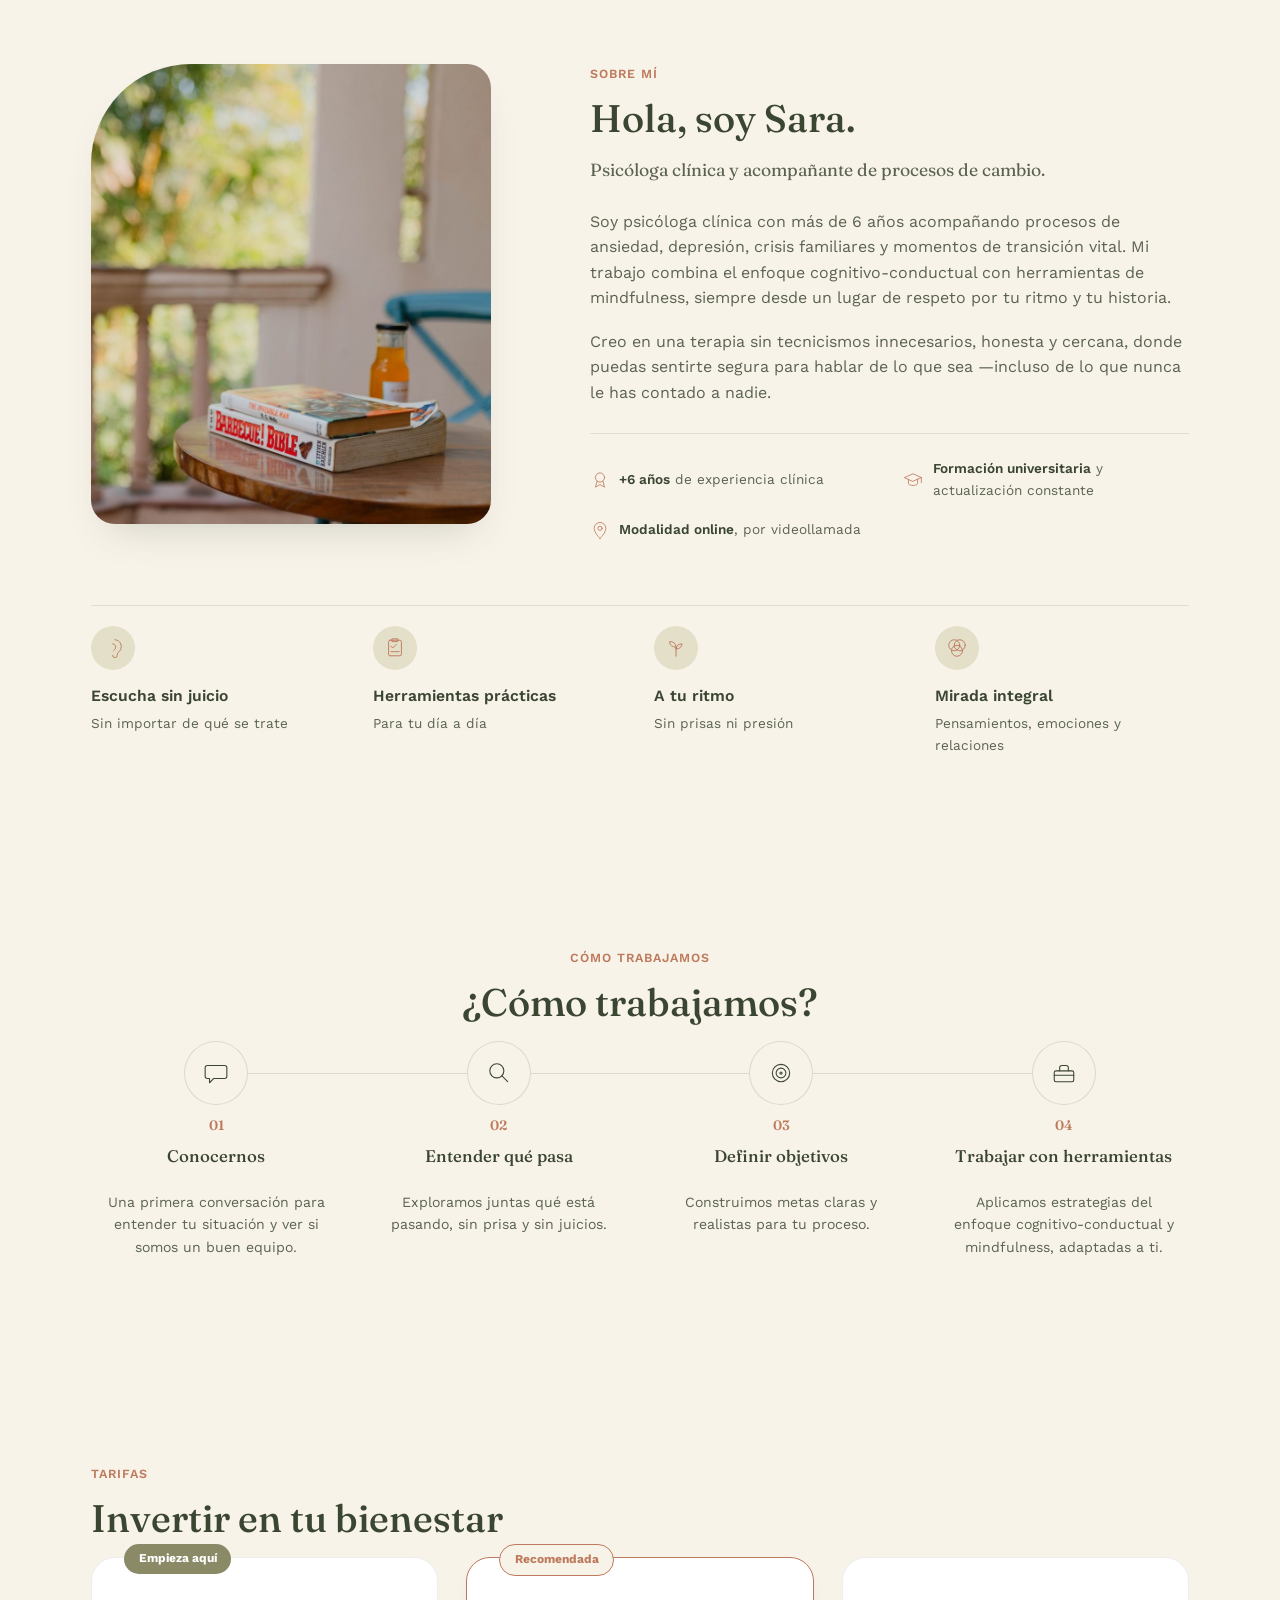
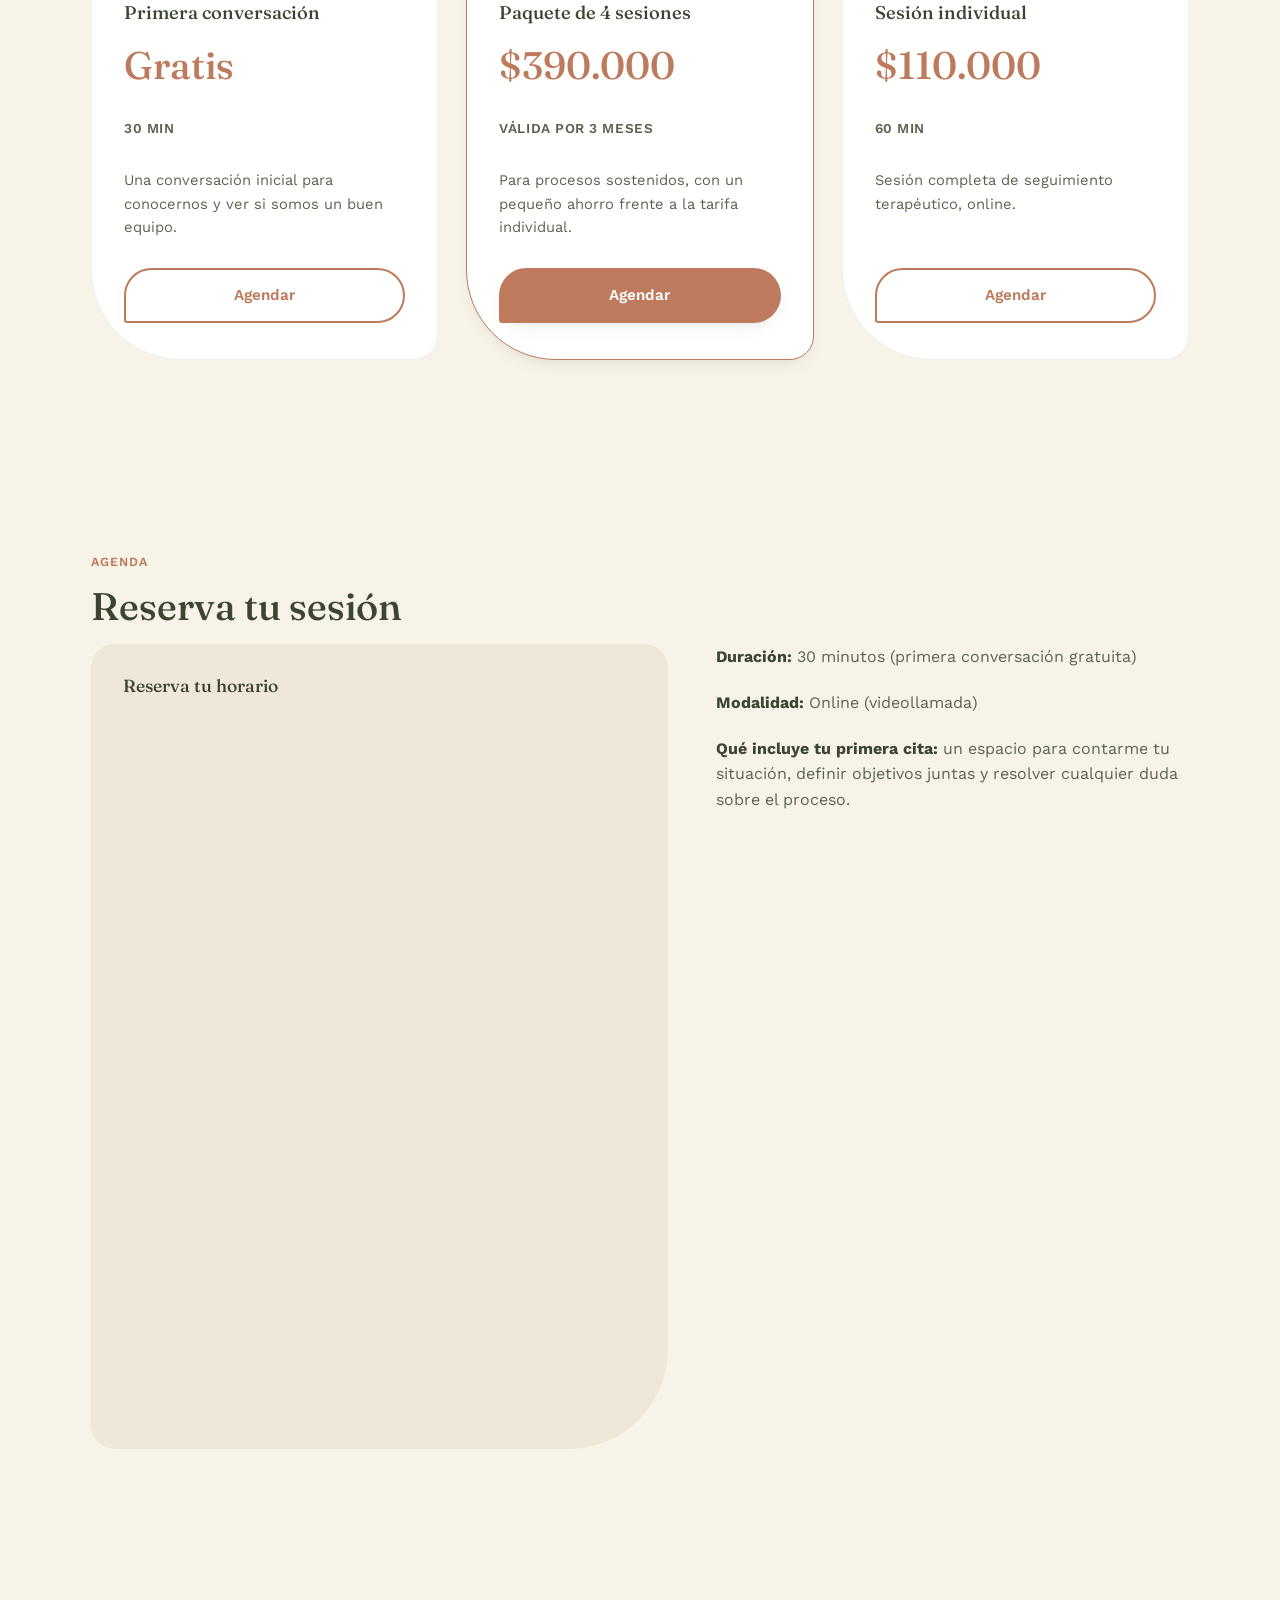
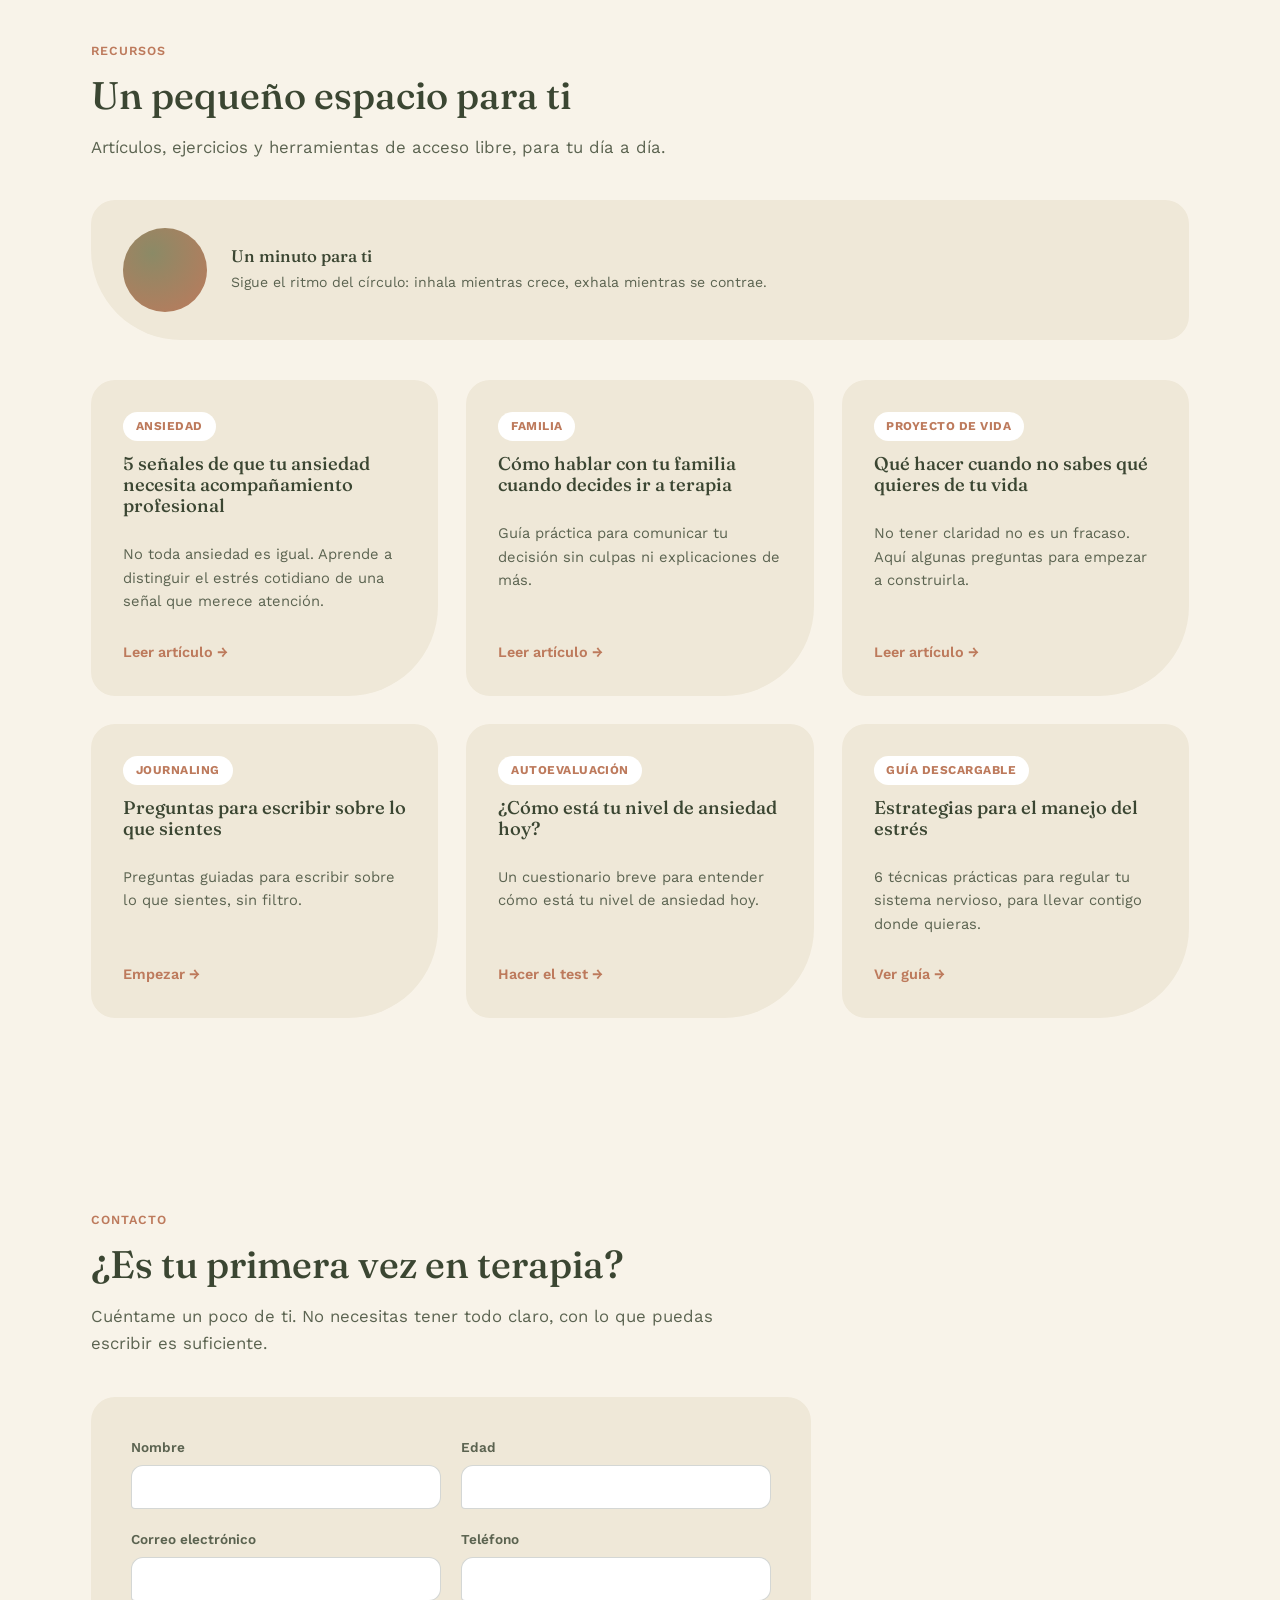
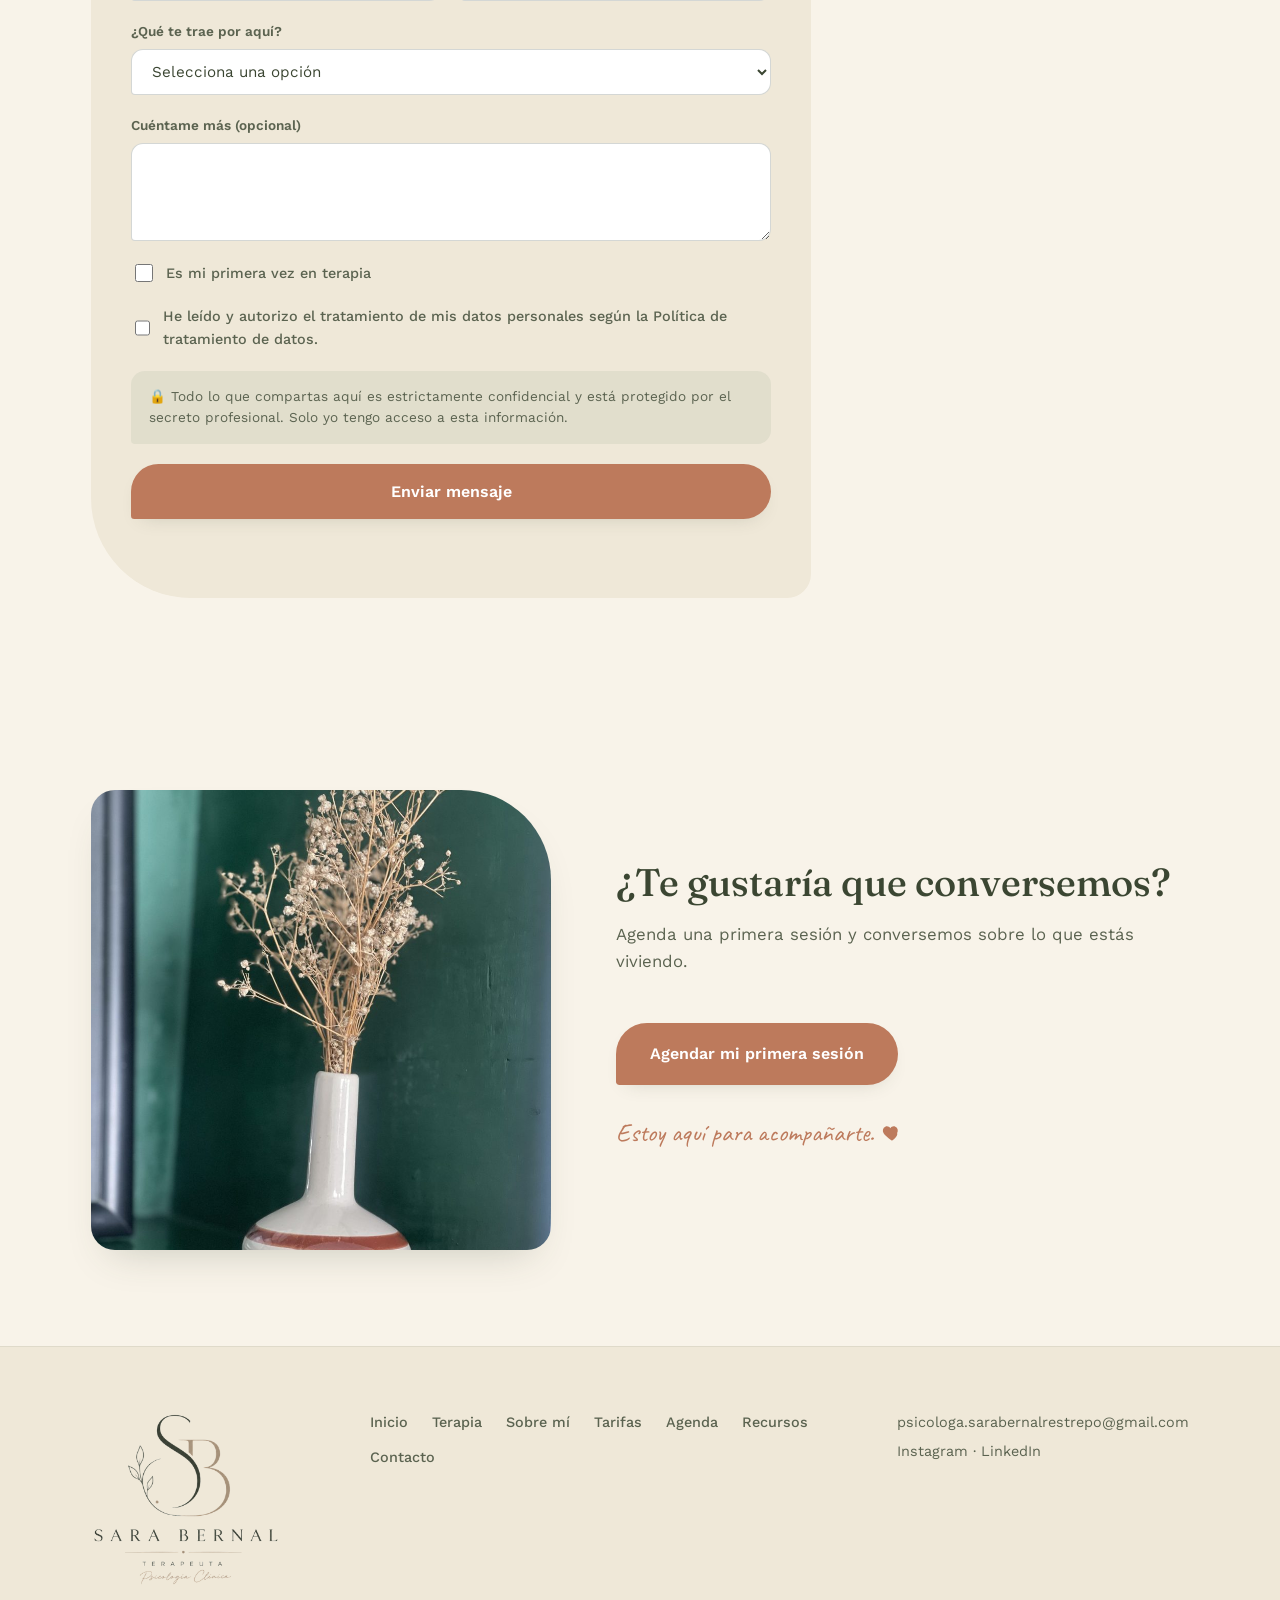
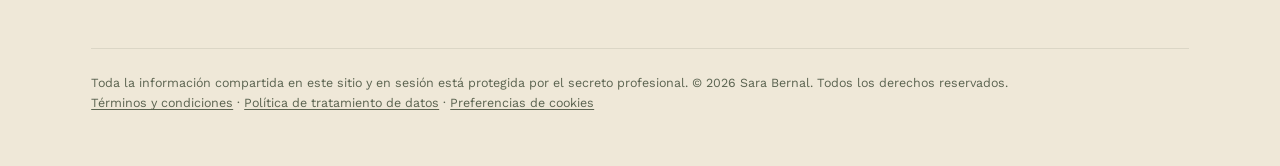
==== commit 7553581c: "Remove Tarifas section lead paragraph Co-Authored-By: Claude Sonnet 5 <noreply@anthropic.com>" ====
--- a/index.html
+++ b/index.html
@@ -332,8 +332,6 @@
   <section id="tarifas" class="section tarifas">
     <p class="eyebrow">Tarifas</p>
     <h2 class="section-title">Invertir en tu bienestar</h2>
-    <p class="section-lead">Precios claros, sin letra pequeña. Si el dinero es una barrera, cuéntamelo
-      al escribirme: siempre buscamos una forma de que puedas empezar.</p>
 
     <div class="cards-grid cards-grid--pricing">
       <article class="price-card">
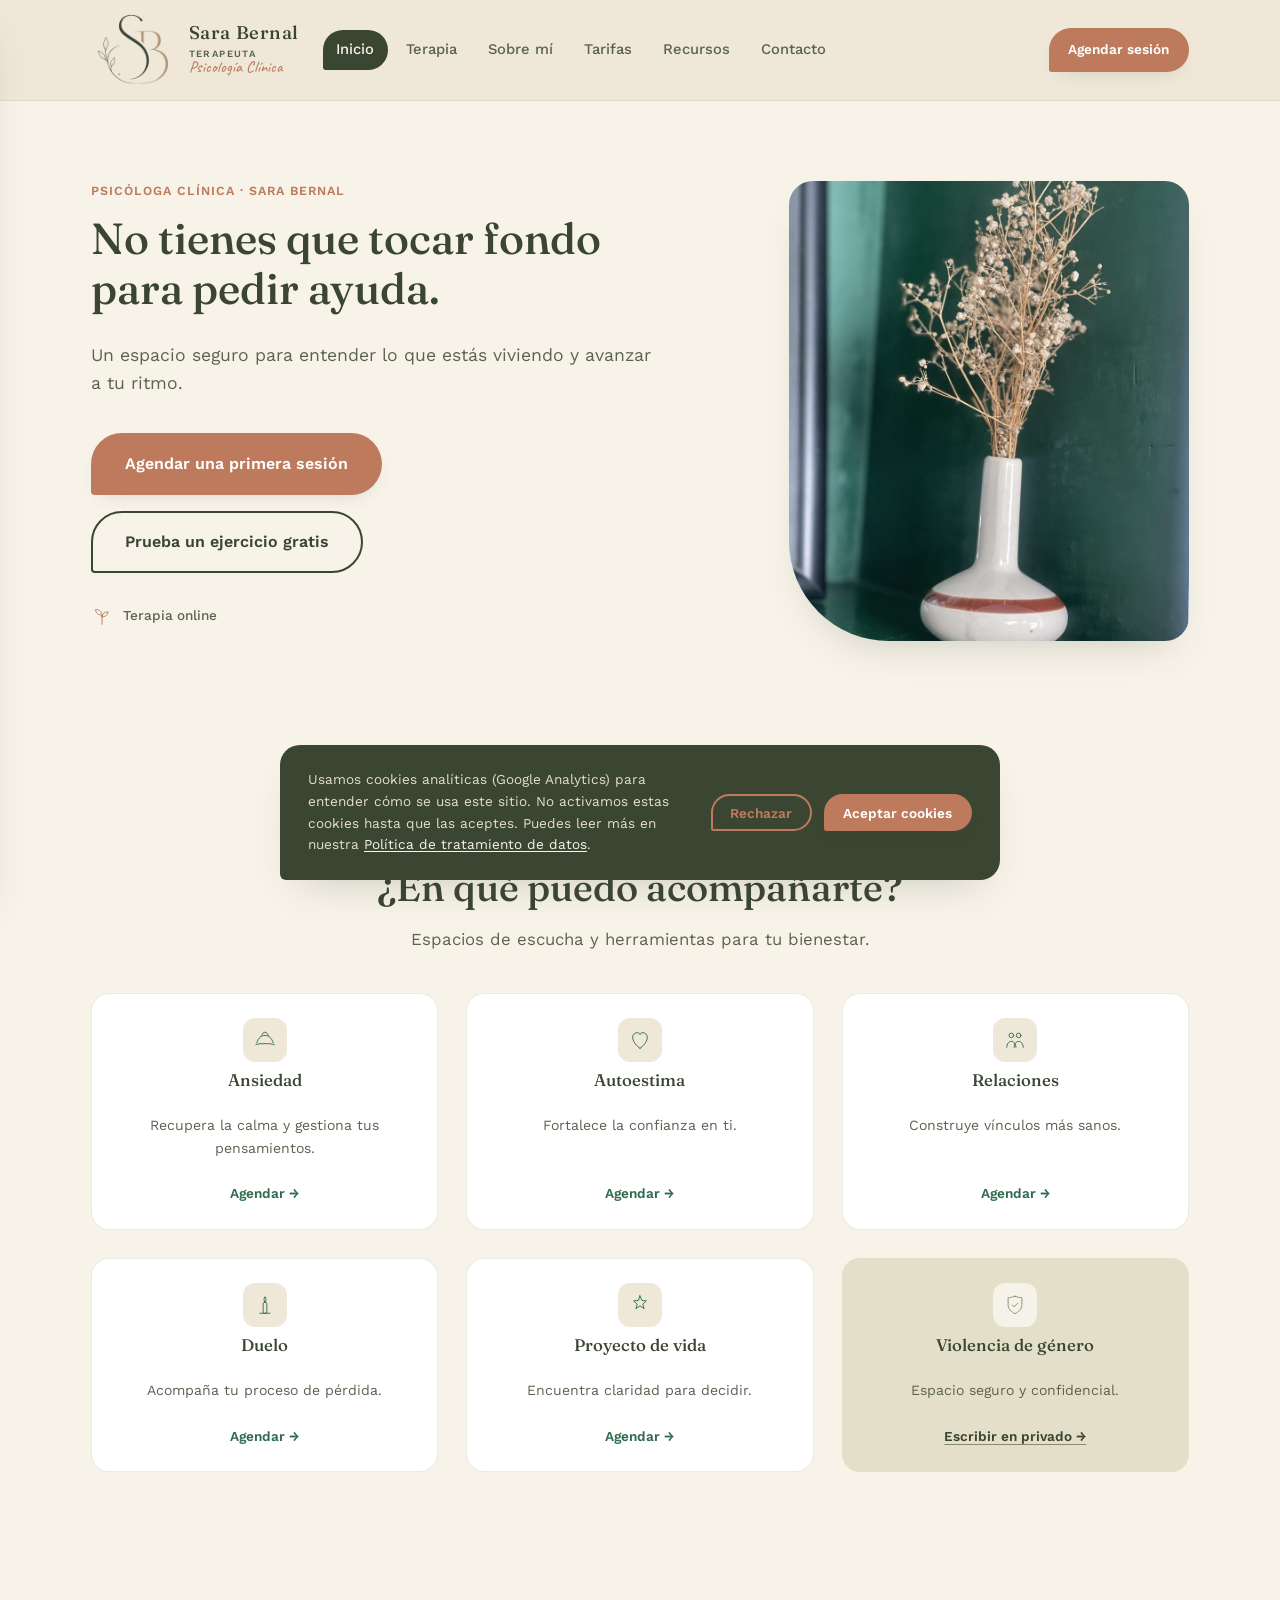
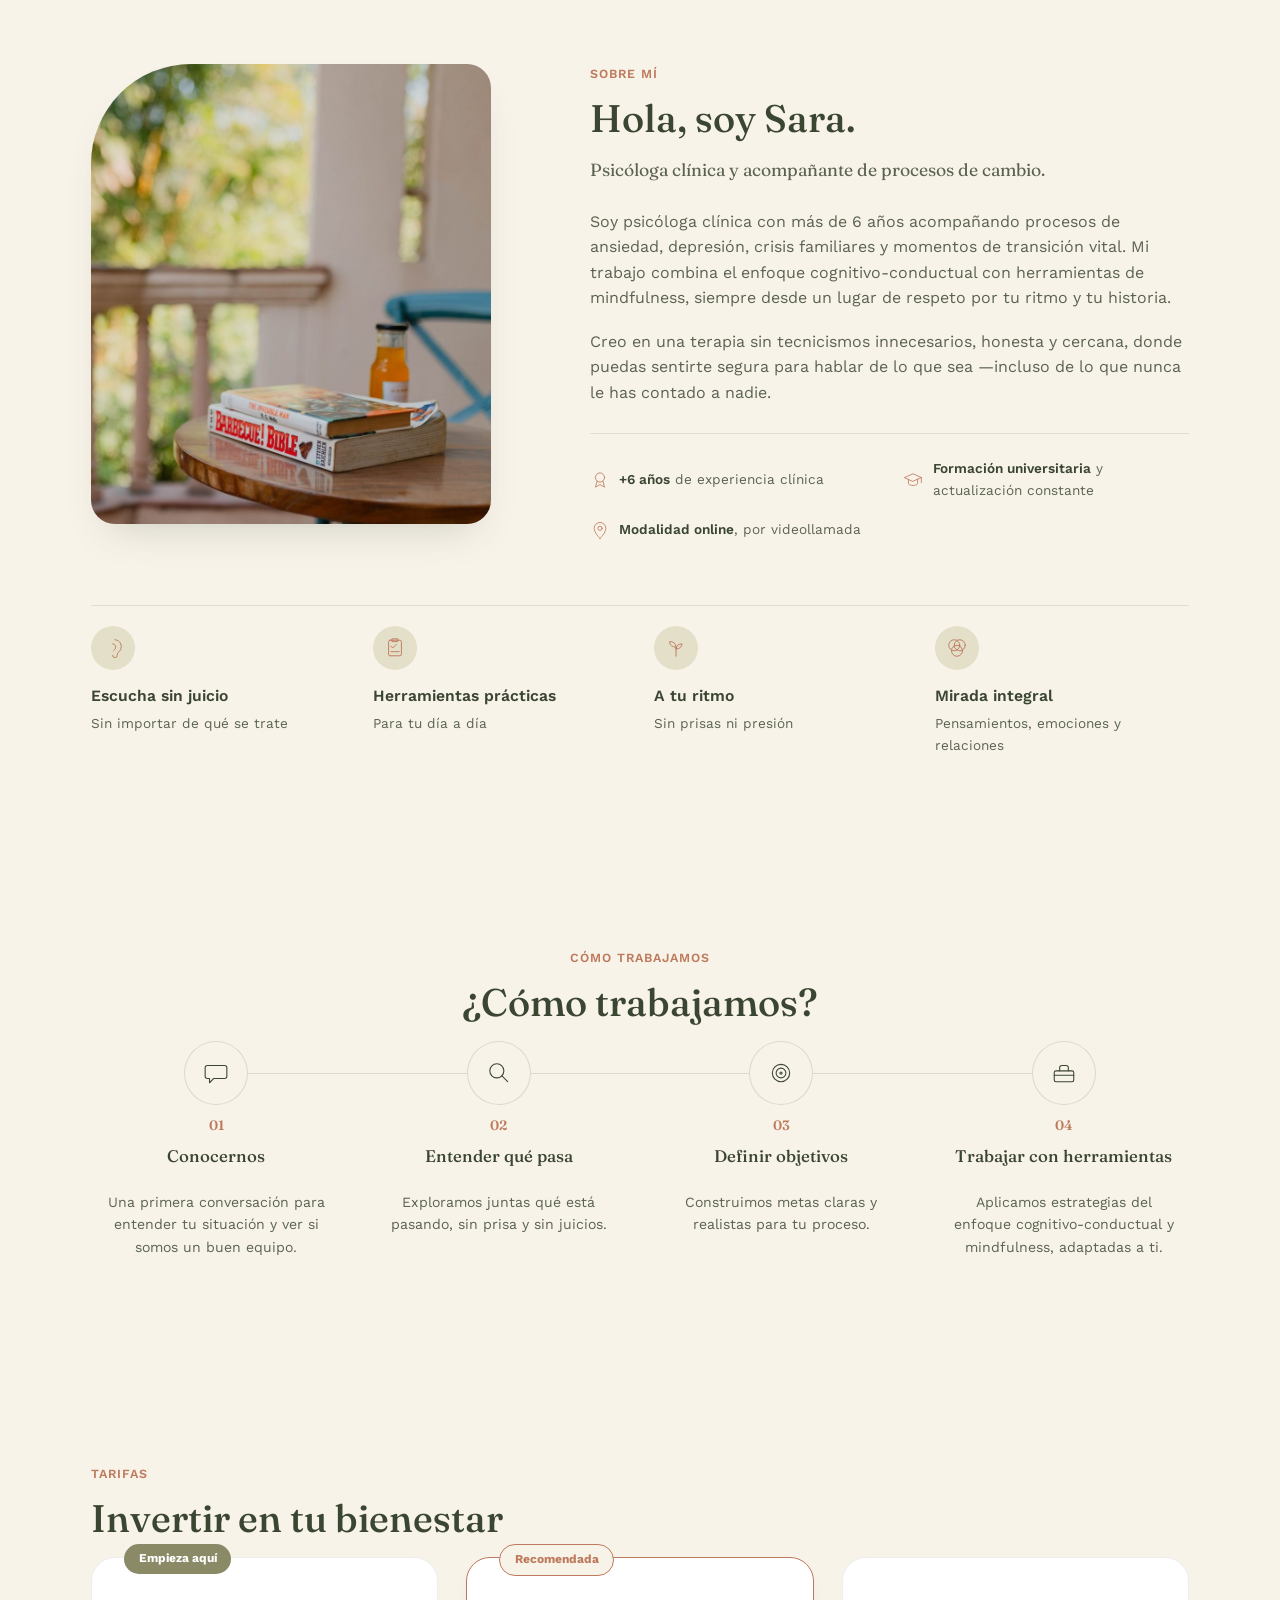
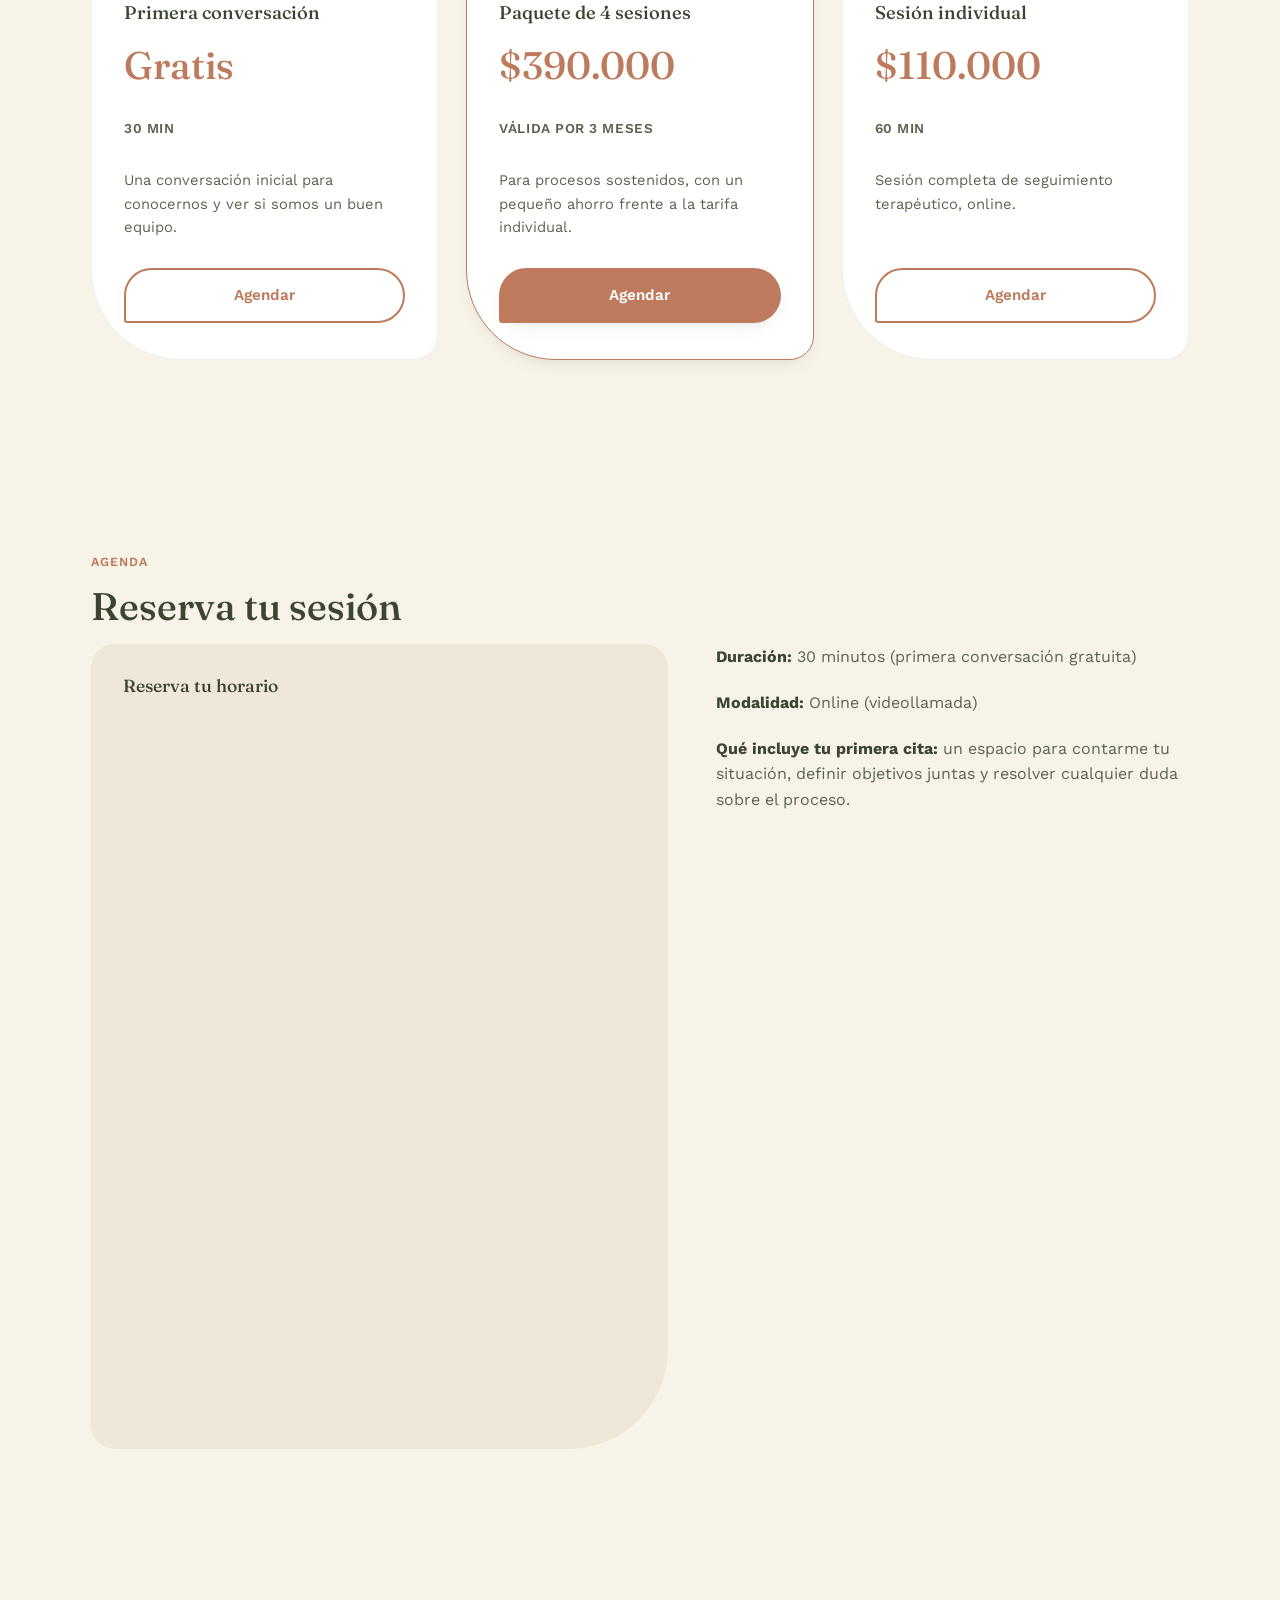
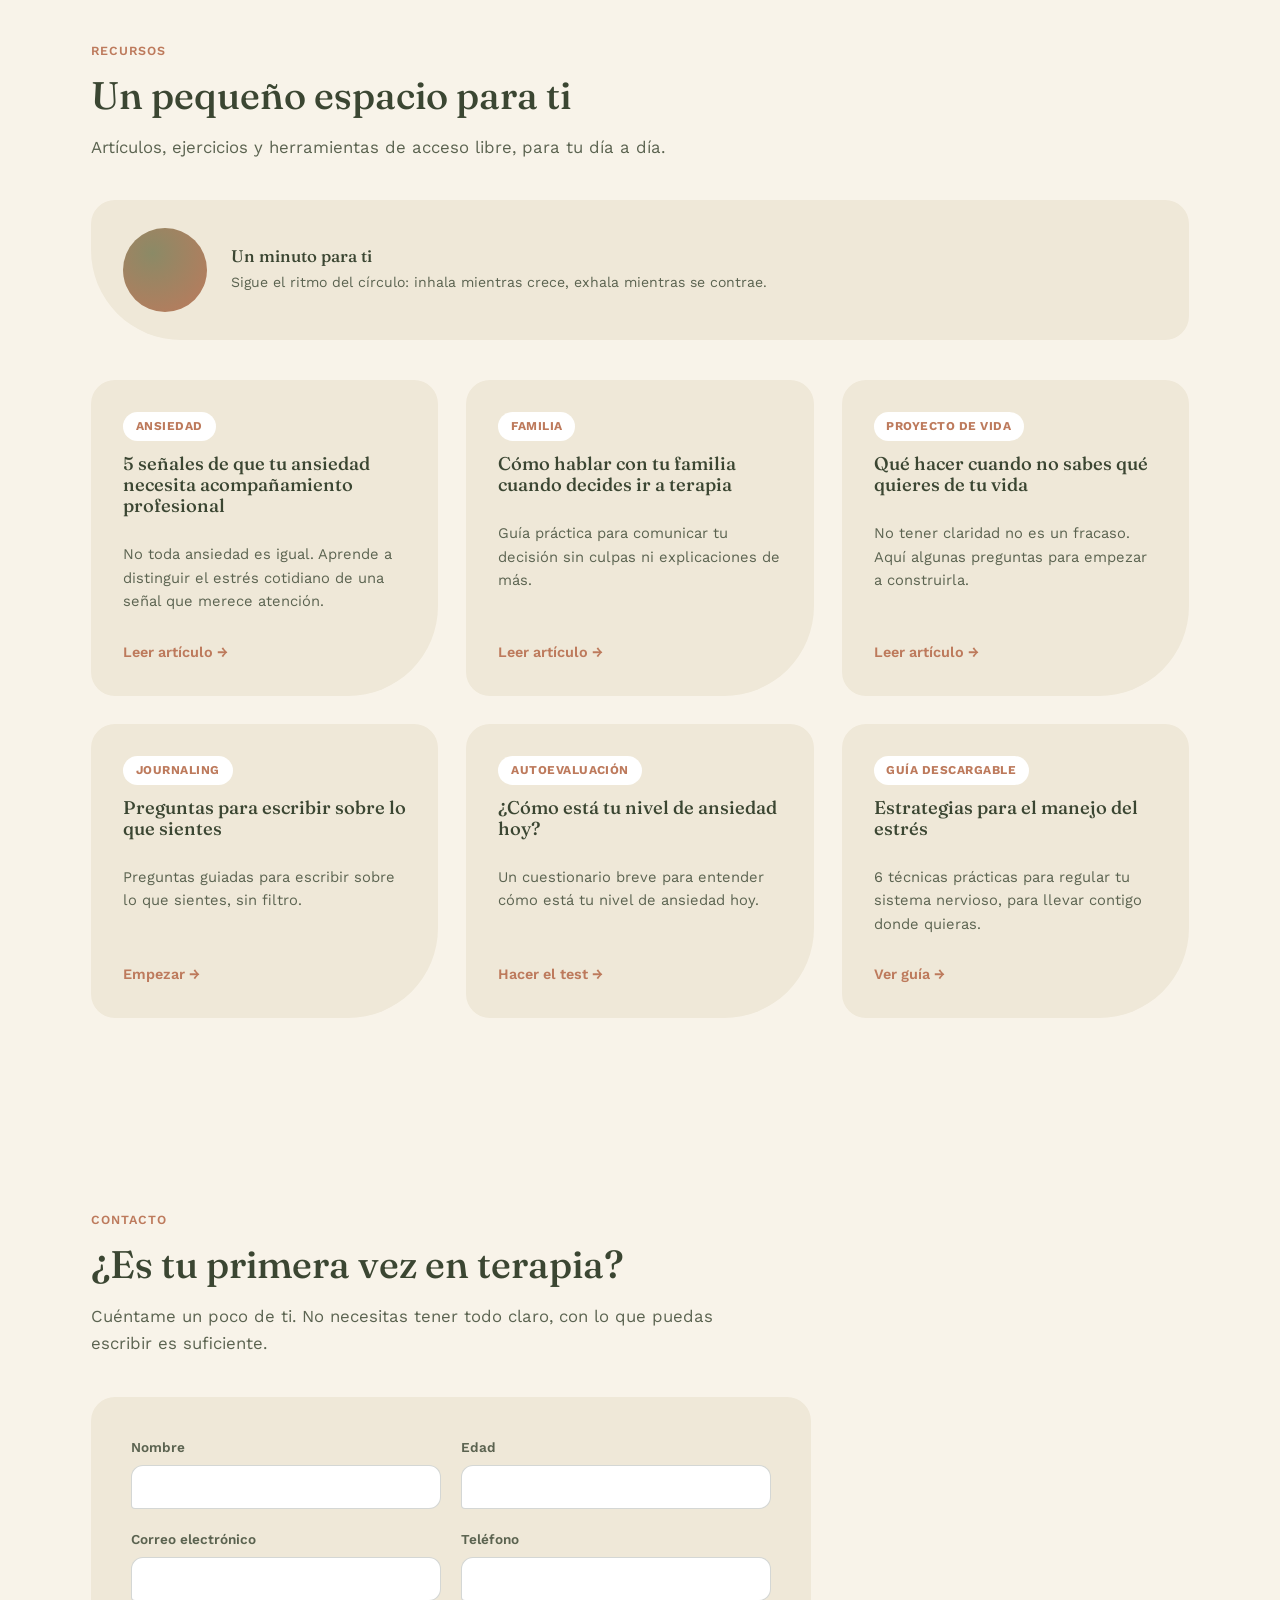
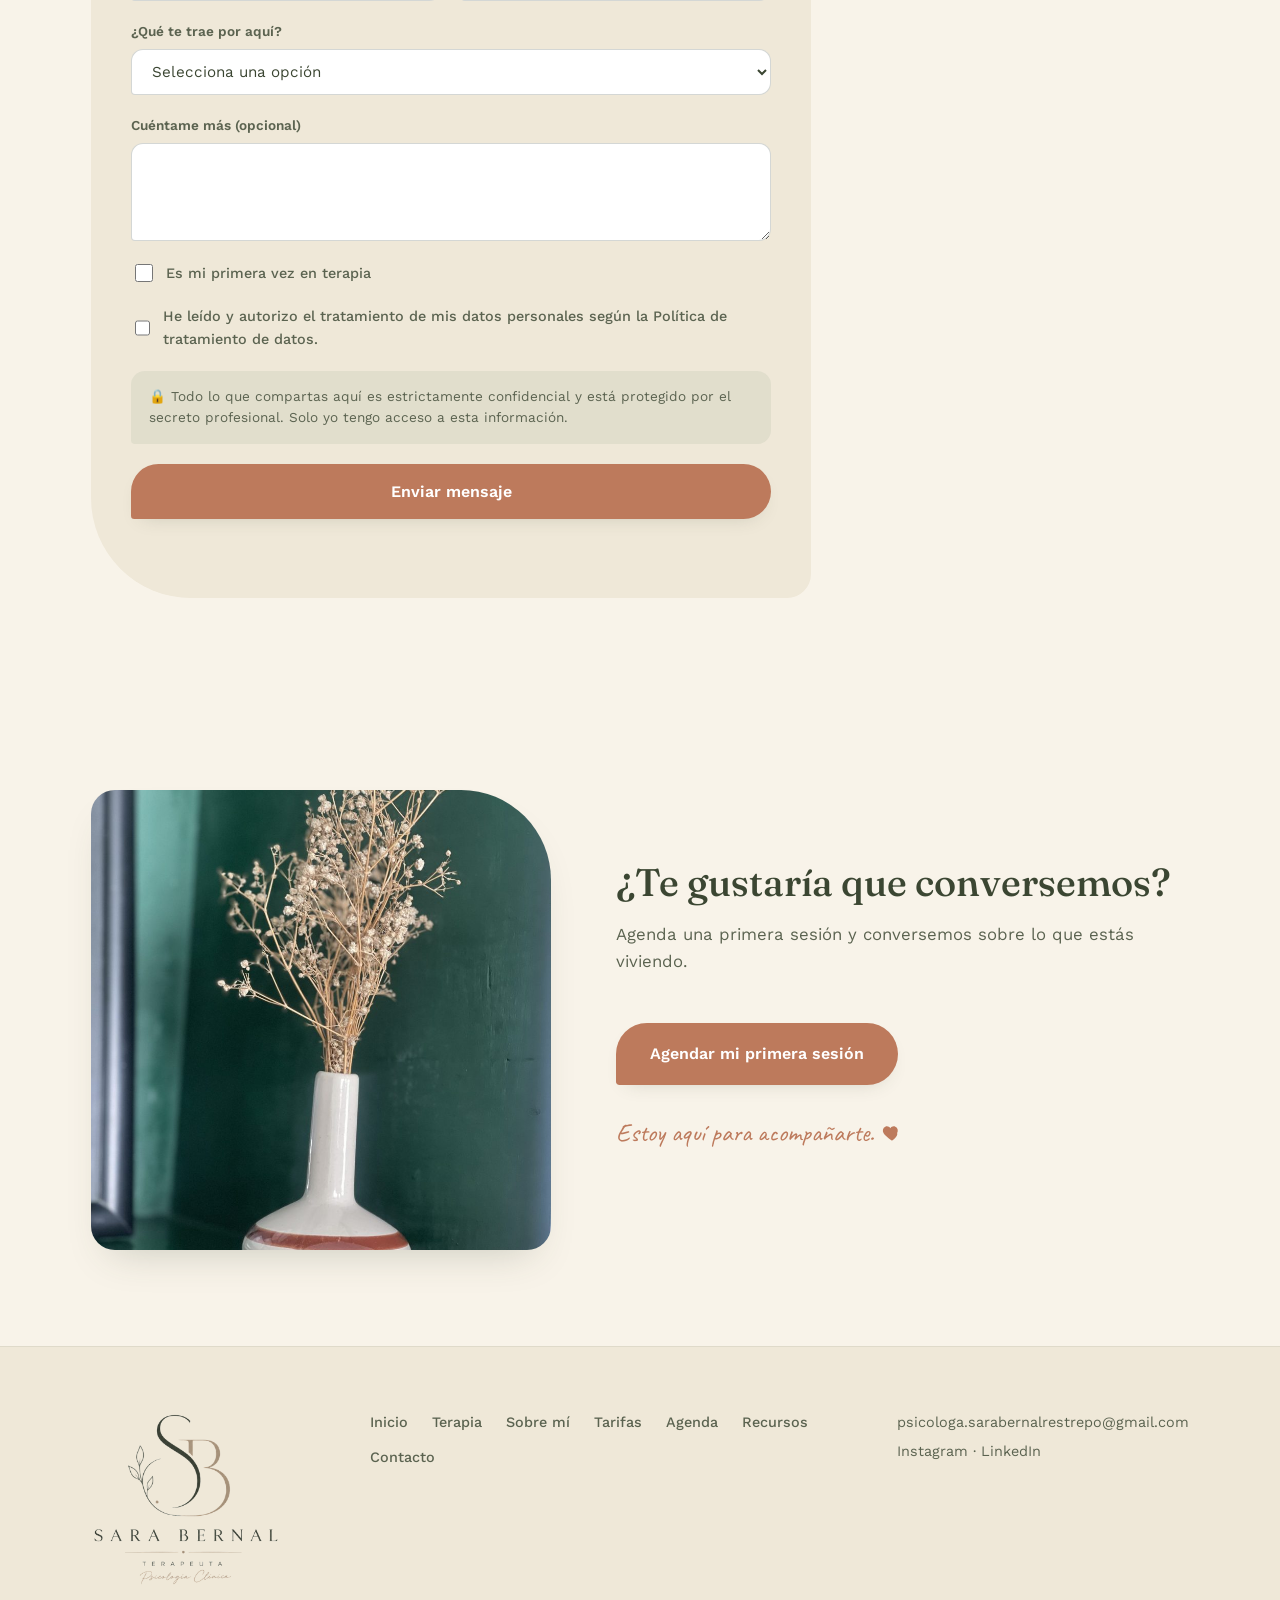
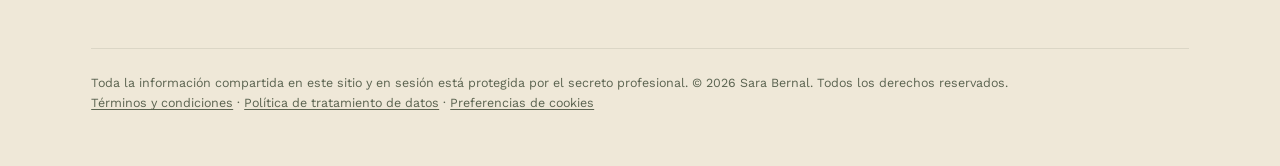
==== commit e73b63ce: "Add wordmark text next to the header icon (Sara Bernal / Terapeuta / Psicología Clínica) Rendered as" ====
--- a/index.html
+++ b/index.html
@@ -78,7 +78,14 @@
 <!-- ============ TOP NAV BAR ============ -->
 <header class="topbar">
   <div class="topbar__inner">
-    <a href="#sobre" class="topbar__brand"><img src="assets/icons/android-chrome-192x192.png" alt="Sara Bernal — Psicóloga clínica" class="topbar__brand-img"></a>
+    <a href="#sobre" class="topbar__brand">
+      <img src="assets/icons/android-chrome-192x192.png" alt="Sara Bernal — Psicóloga clínica" class="topbar__brand-img">
+      <span class="topbar__brand-word">
+        <span class="topbar__brand-name">Sara Bernal</span>
+        <span class="topbar__brand-role">Terapeuta</span>
+        <span class="topbar__brand-script">Psicología Clínica</span>
+      </span>
+    </a>
 
     <nav class="topbar__nav" aria-label="Navegación principal">
       <ul class="topbar__list">
--- a/css/styles.css
+++ b/css/styles.css
@@ -216,6 +216,38 @@
   height: 84px;
   width: 84px;
   display: block;
+}
+
+.topbar__brand-word {
+  display: flex;
+  flex-direction: column;
+  line-height: 1.2;
+  margin-left: 0.85rem;
+}
+
+.topbar__brand-name {
+  font-family: var(--font-serif);
+  font-size: 1.15rem;
+  font-weight: 500;
+  letter-spacing: 0.03em;
+  color: var(--ink);
+}
+
+.topbar__brand-role {
+  font-family: var(--font-sans);
+  font-size: 0.6rem;
+  font-weight: 600;
+  letter-spacing: 0.14em;
+  text-transform: uppercase;
+  color: var(--ink-soft);
+  margin-top: 0.2rem;
+}
+
+.topbar__brand-script {
+  font-family: var(--font-script);
+  font-size: 1rem;
+  color: var(--clay);
+  margin-top: -0.05rem;
 }
 
 .topbar__brand-dot {
@@ -1604,6 +1636,10 @@
     width: 68px;
   }
 
+  .topbar__brand-word {
+    display: none;
+  }
+
   .section {
     padding: 3.5rem 6vw;
   }
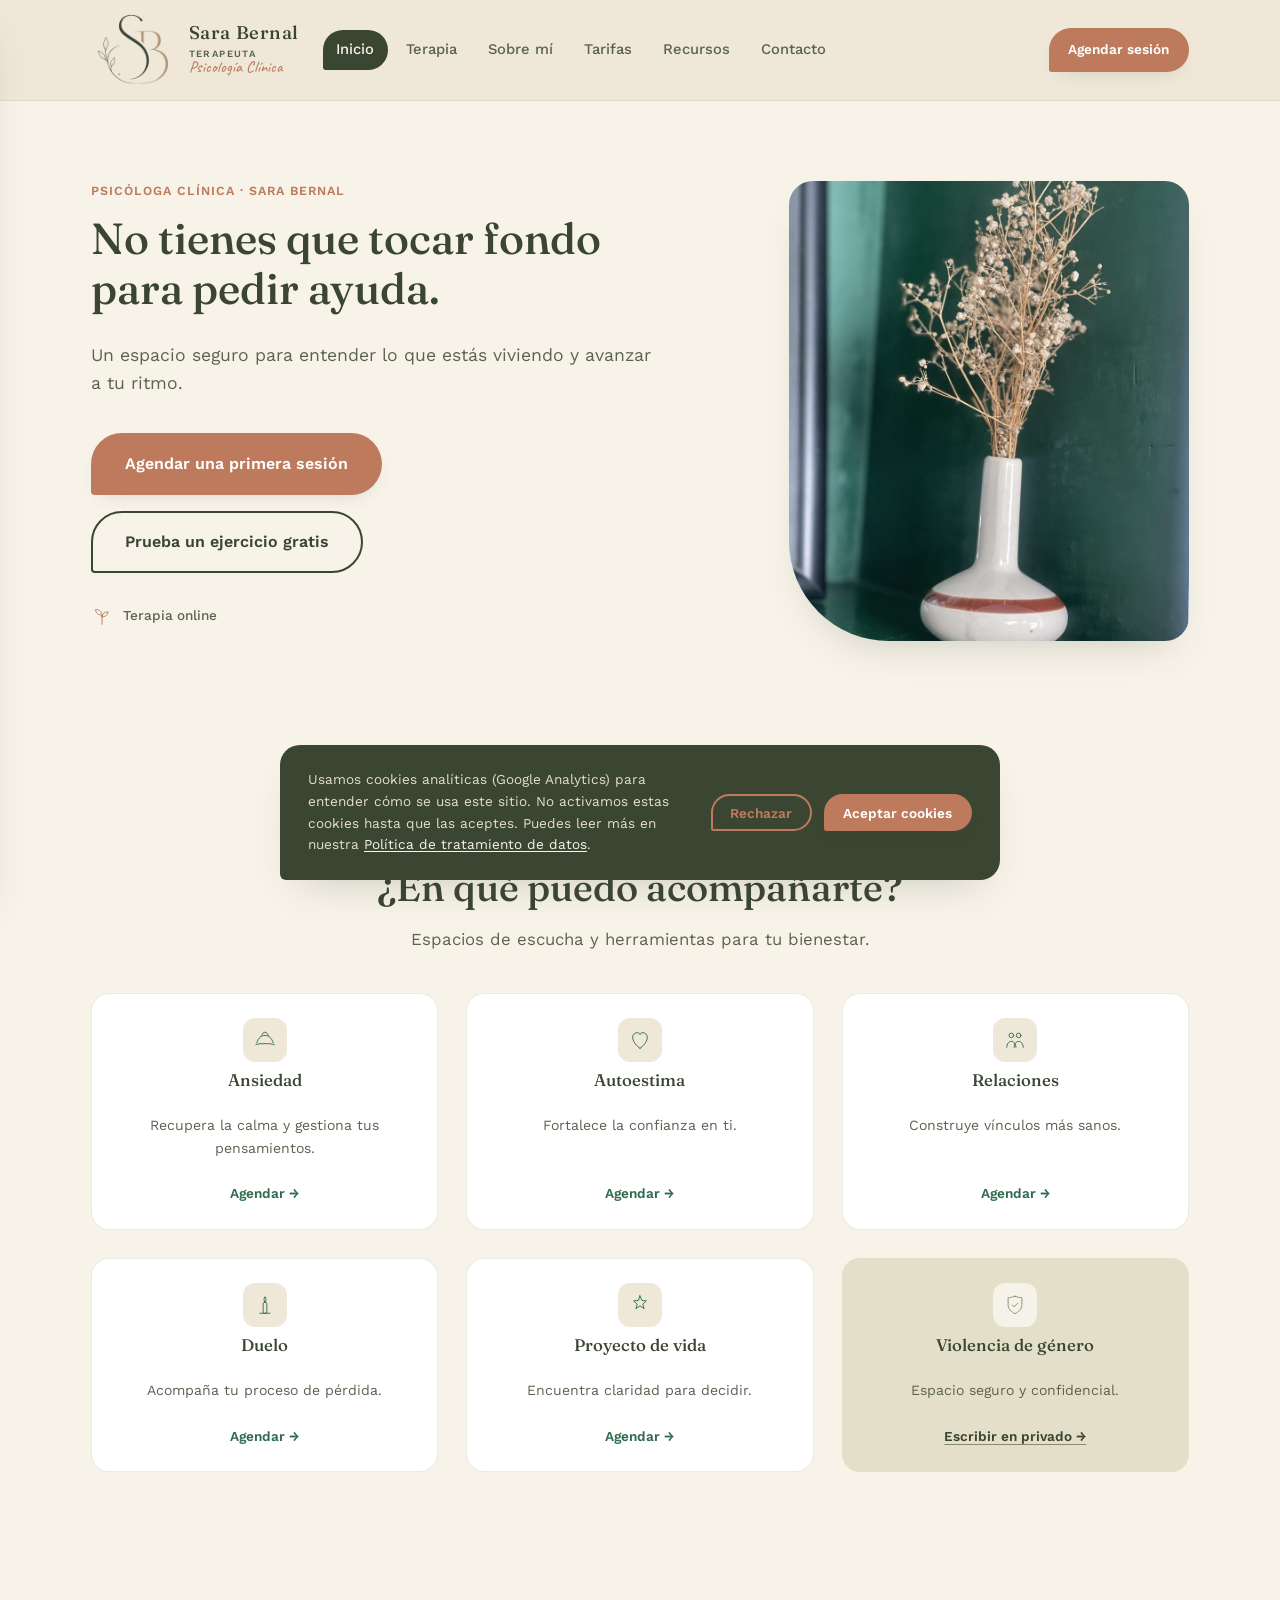
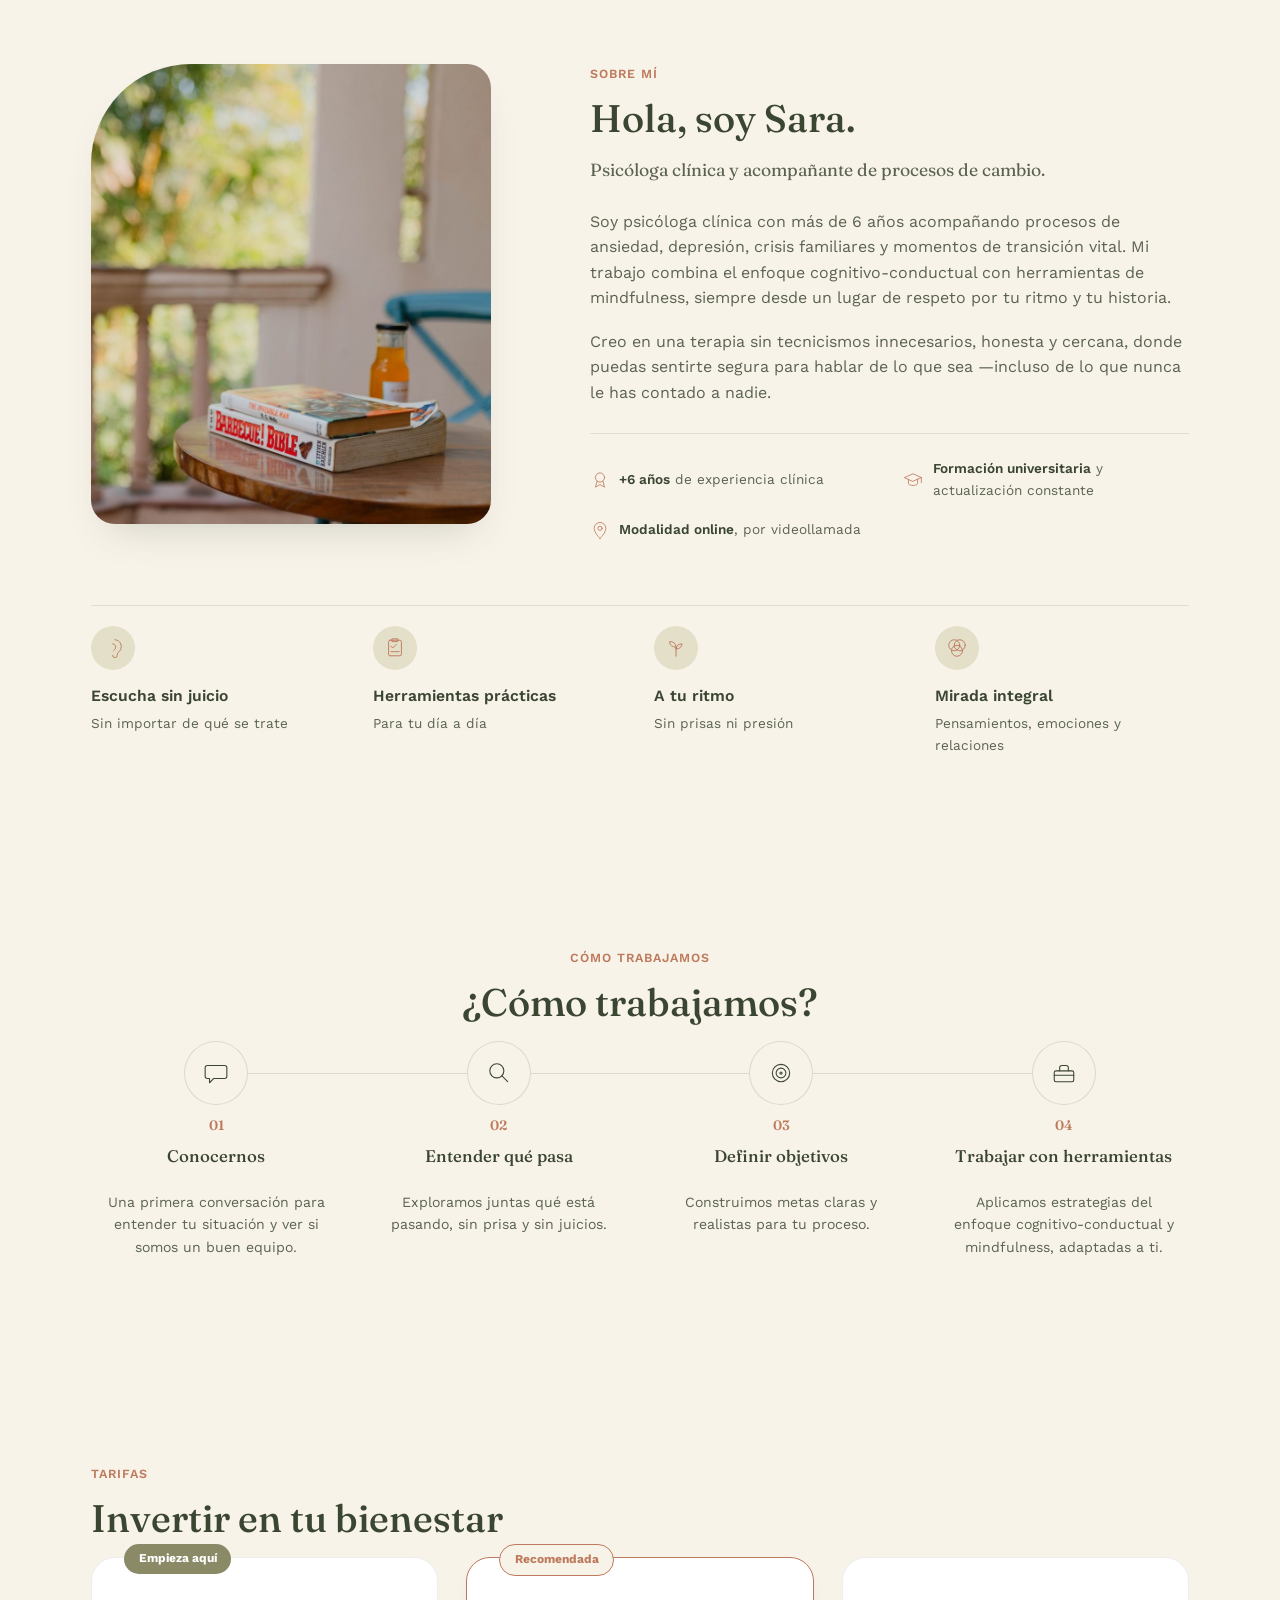
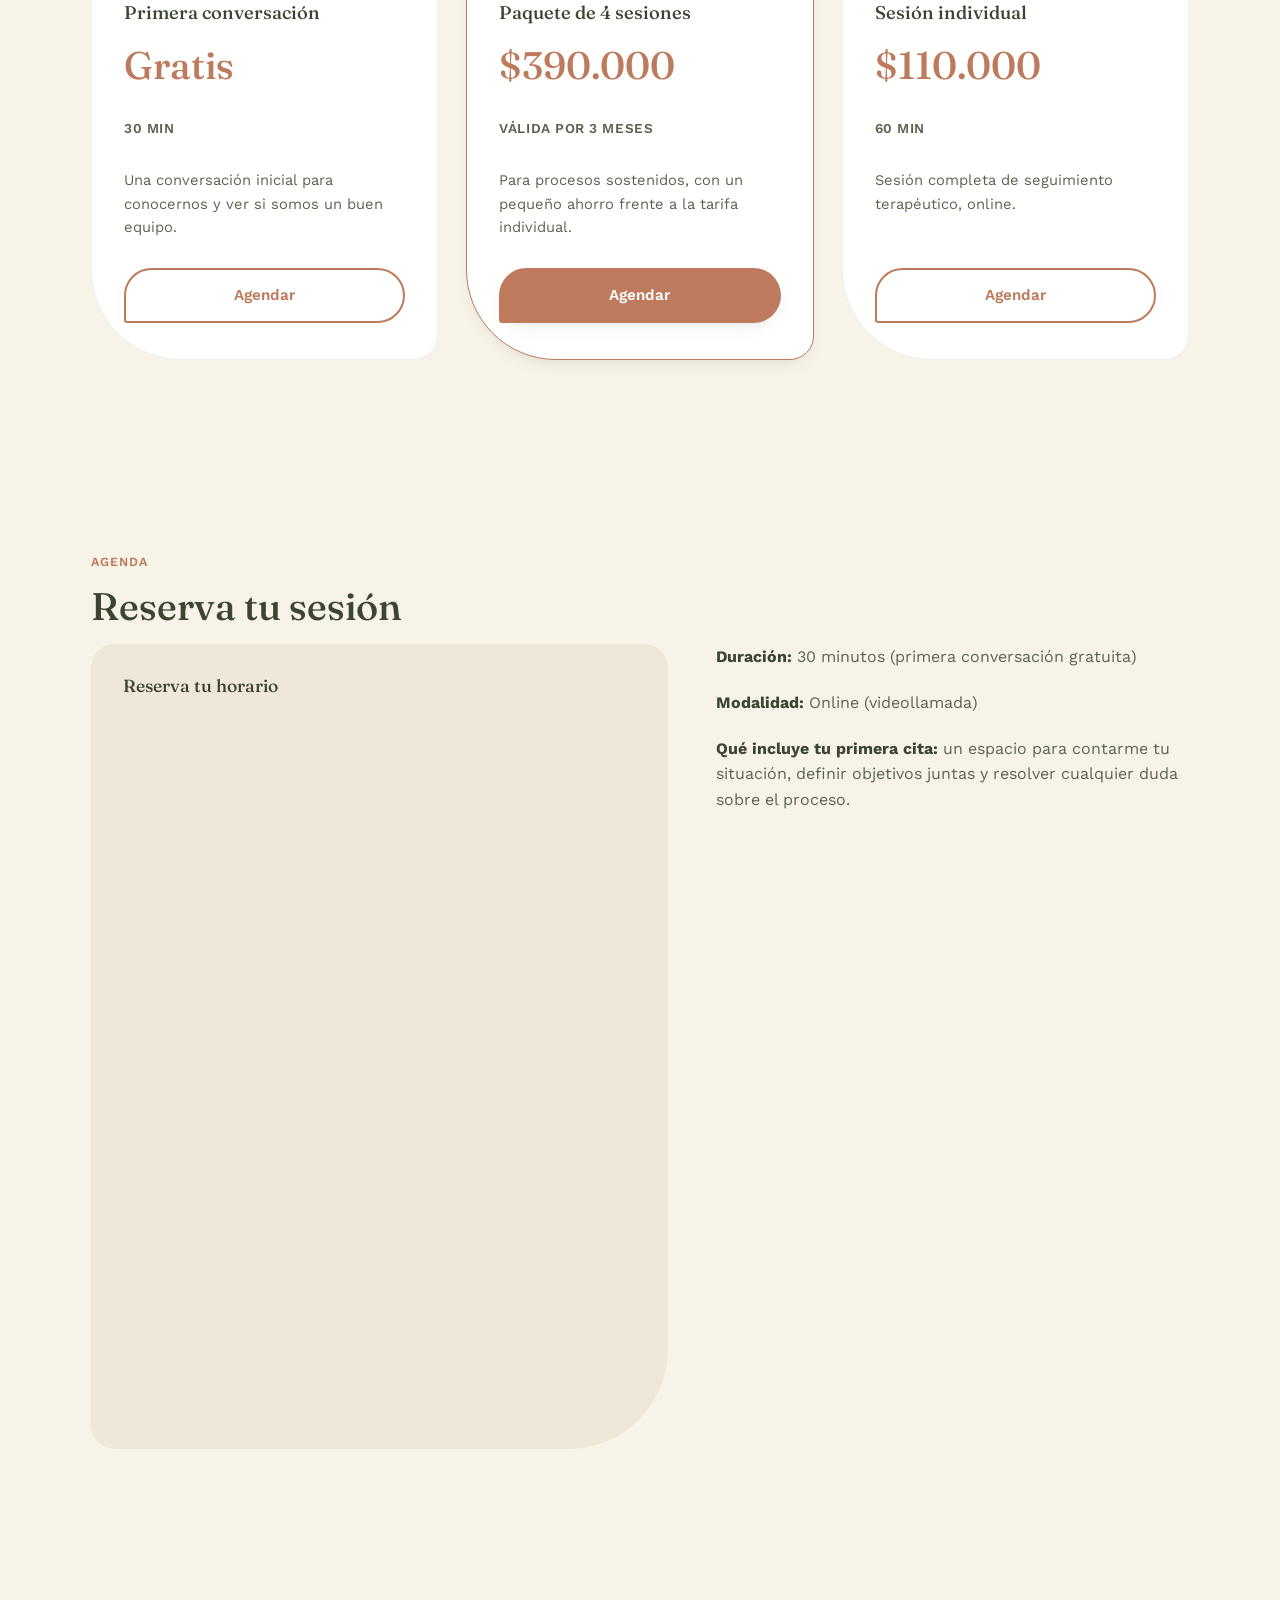
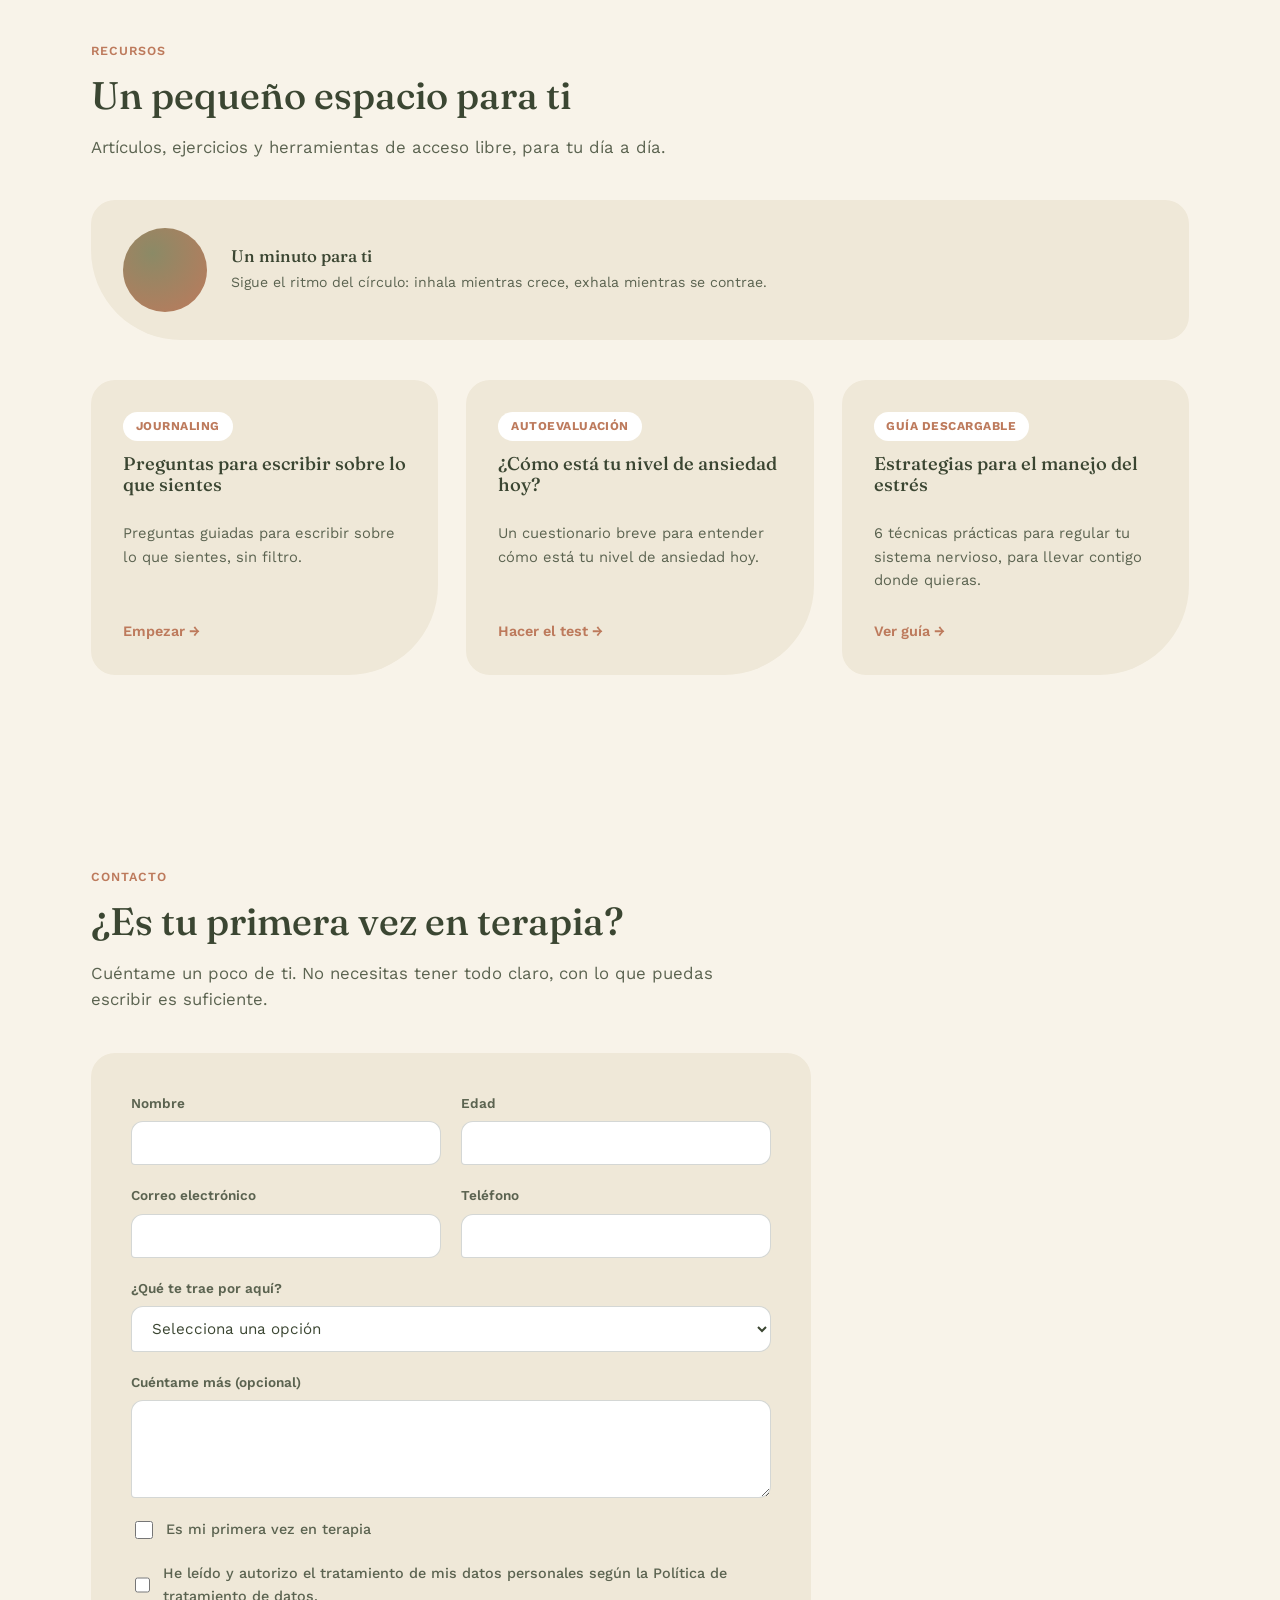
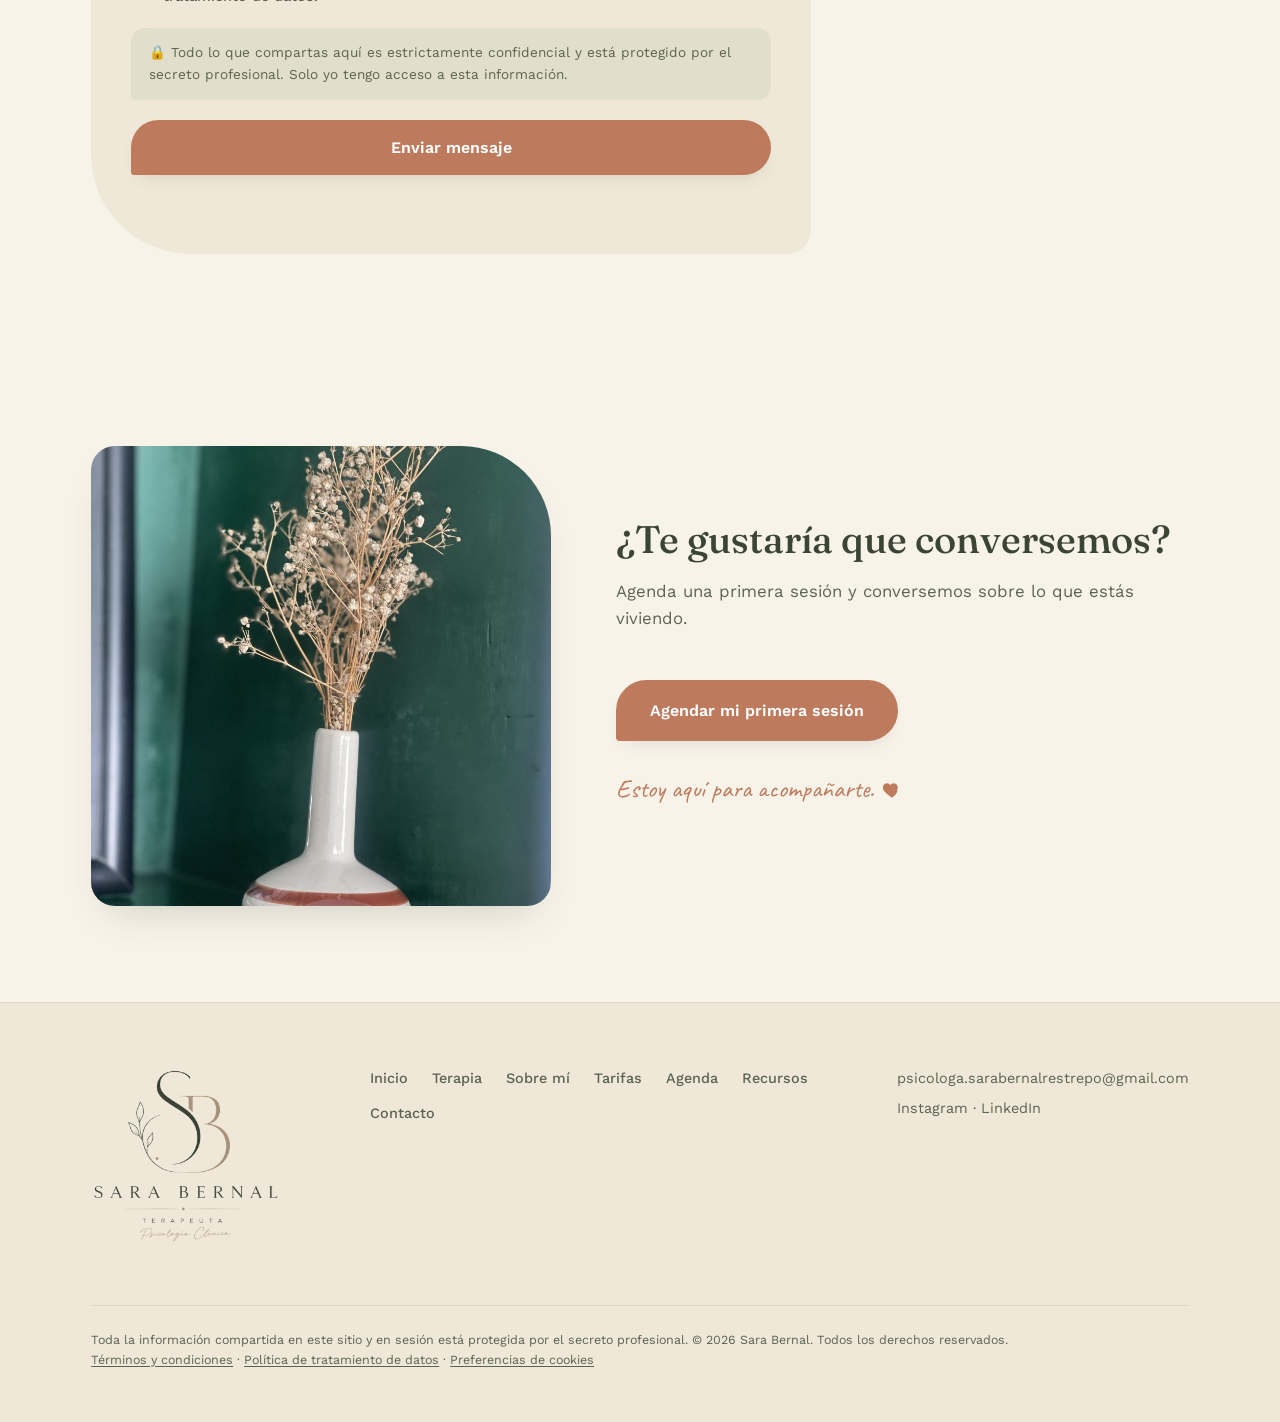
==== commit aa7bbbf0: "Temporarily remove the 3 placeholder article cards from Recursos Ansiedad/Familia/Proyecto de vida a" ====
--- a/index.html
+++ b/index.html
@@ -412,28 +412,13 @@
       </div>
     </div>
 
+    <!--
+      Artículos pendientes (Ansiedad, Familia, Proyecto de vida): se quitaron
+      temporalmente hasta tener el contenido real escrito. Volver a agregar
+      aquí como <article class="resource-card"> con su tag/título/desc/link
+      cuando estén listos.
+    -->
     <div class="cards-grid cards-grid--recursos">
-      <article class="resource-card">
-        <span class="resource-card__tag">Ansiedad</span>
-        <h3 class="resource-card__title">5 señales de que tu ansiedad necesita acompañamiento profesional</h3>
-        <p class="resource-card__desc">No toda ansiedad es igual. Aprende a distinguir el estrés cotidiano de una señal que merece atención.</p>
-        <a href="#" class="resource-card__link">Leer artículo →</a>
-      </article>
-
-      <article class="resource-card">
-        <span class="resource-card__tag">Familia</span>
-        <h3 class="resource-card__title">Cómo hablar con tu familia cuando decides ir a terapia</h3>
-        <p class="resource-card__desc">Guía práctica para comunicar tu decisión sin culpas ni explicaciones de más.</p>
-        <a href="#" class="resource-card__link">Leer artículo →</a>
-      </article>
-
-      <article class="resource-card">
-        <span class="resource-card__tag">Proyecto de vida</span>
-        <h3 class="resource-card__title">Qué hacer cuando no sabes qué quieres de tu vida</h3>
-        <p class="resource-card__desc">No tener claridad no es un fracaso. Aquí algunas preguntas para empezar a construirla.</p>
-        <a href="#" class="resource-card__link">Leer artículo →</a>
-      </article>
-
       <article class="resource-card">
         <span class="resource-card__tag">Journaling</span>
         <h3 class="resource-card__title">Preguntas para escribir sobre lo que sientes</h3>
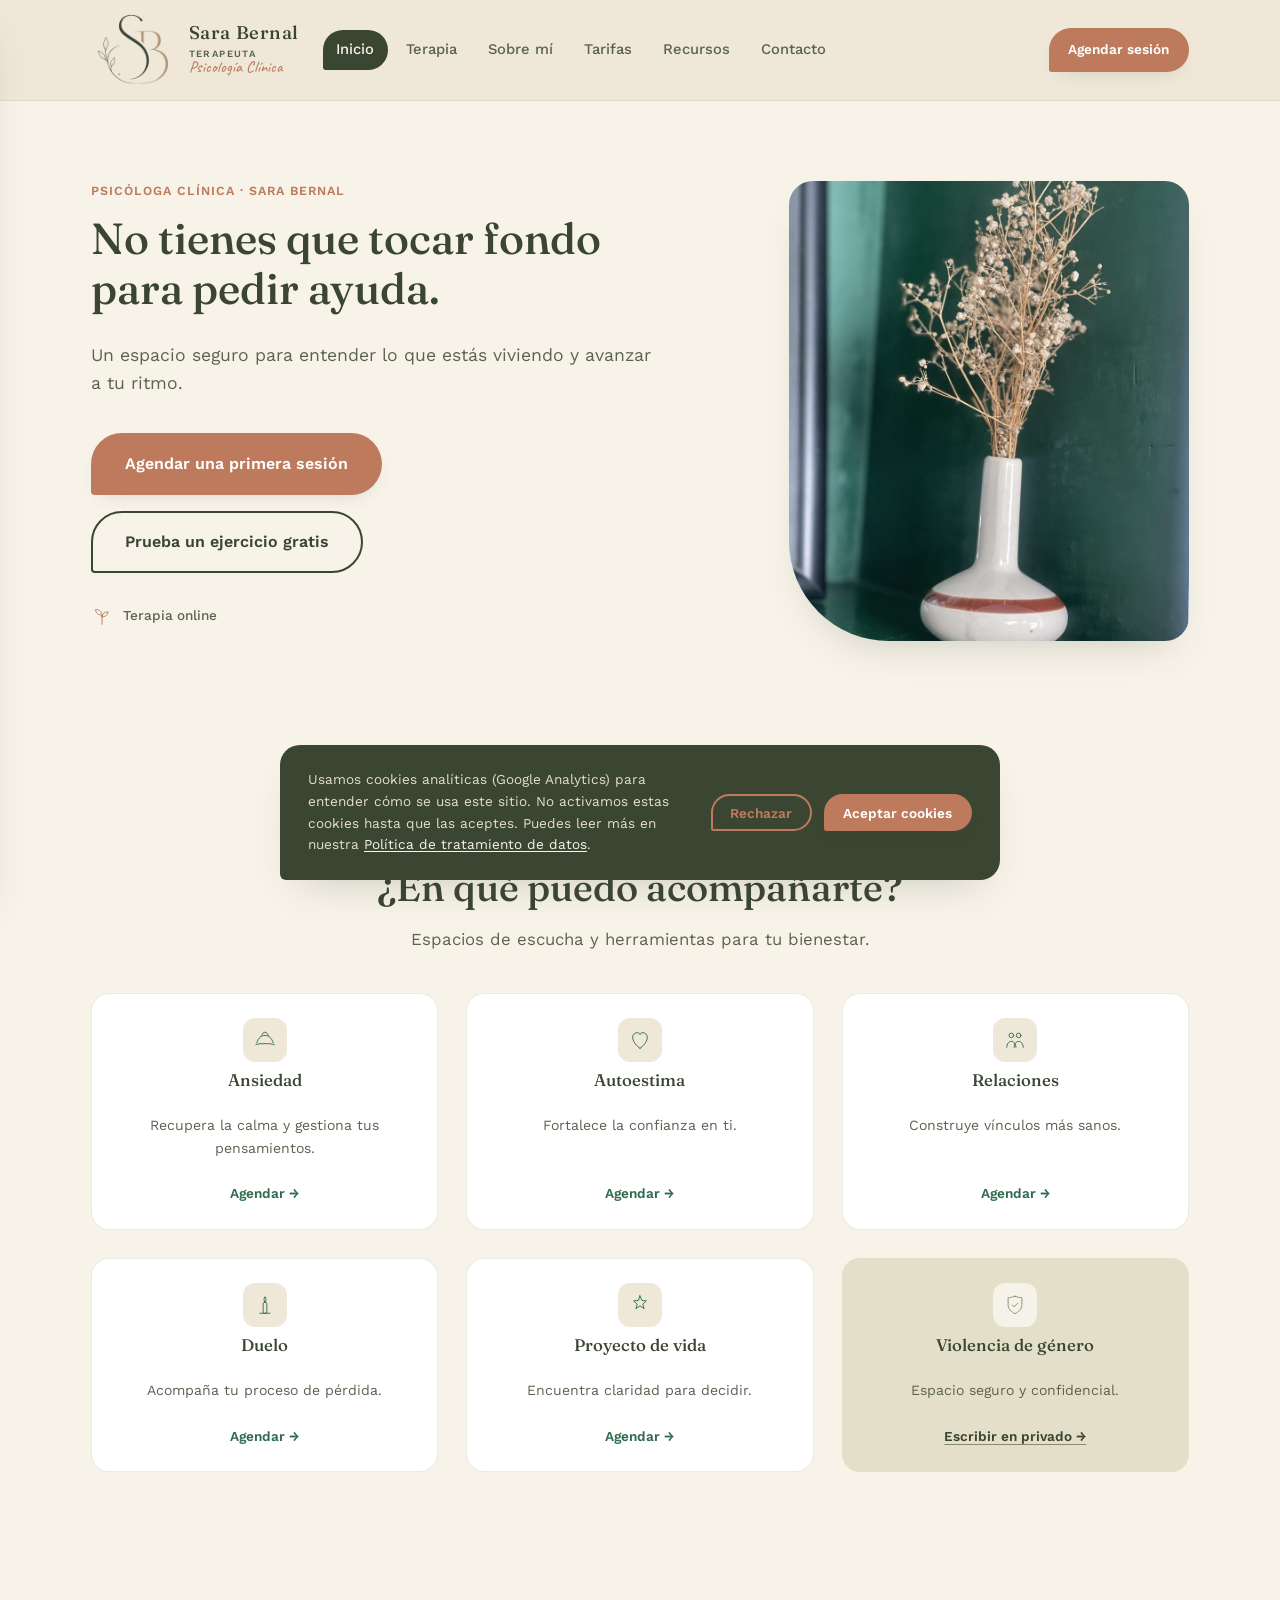
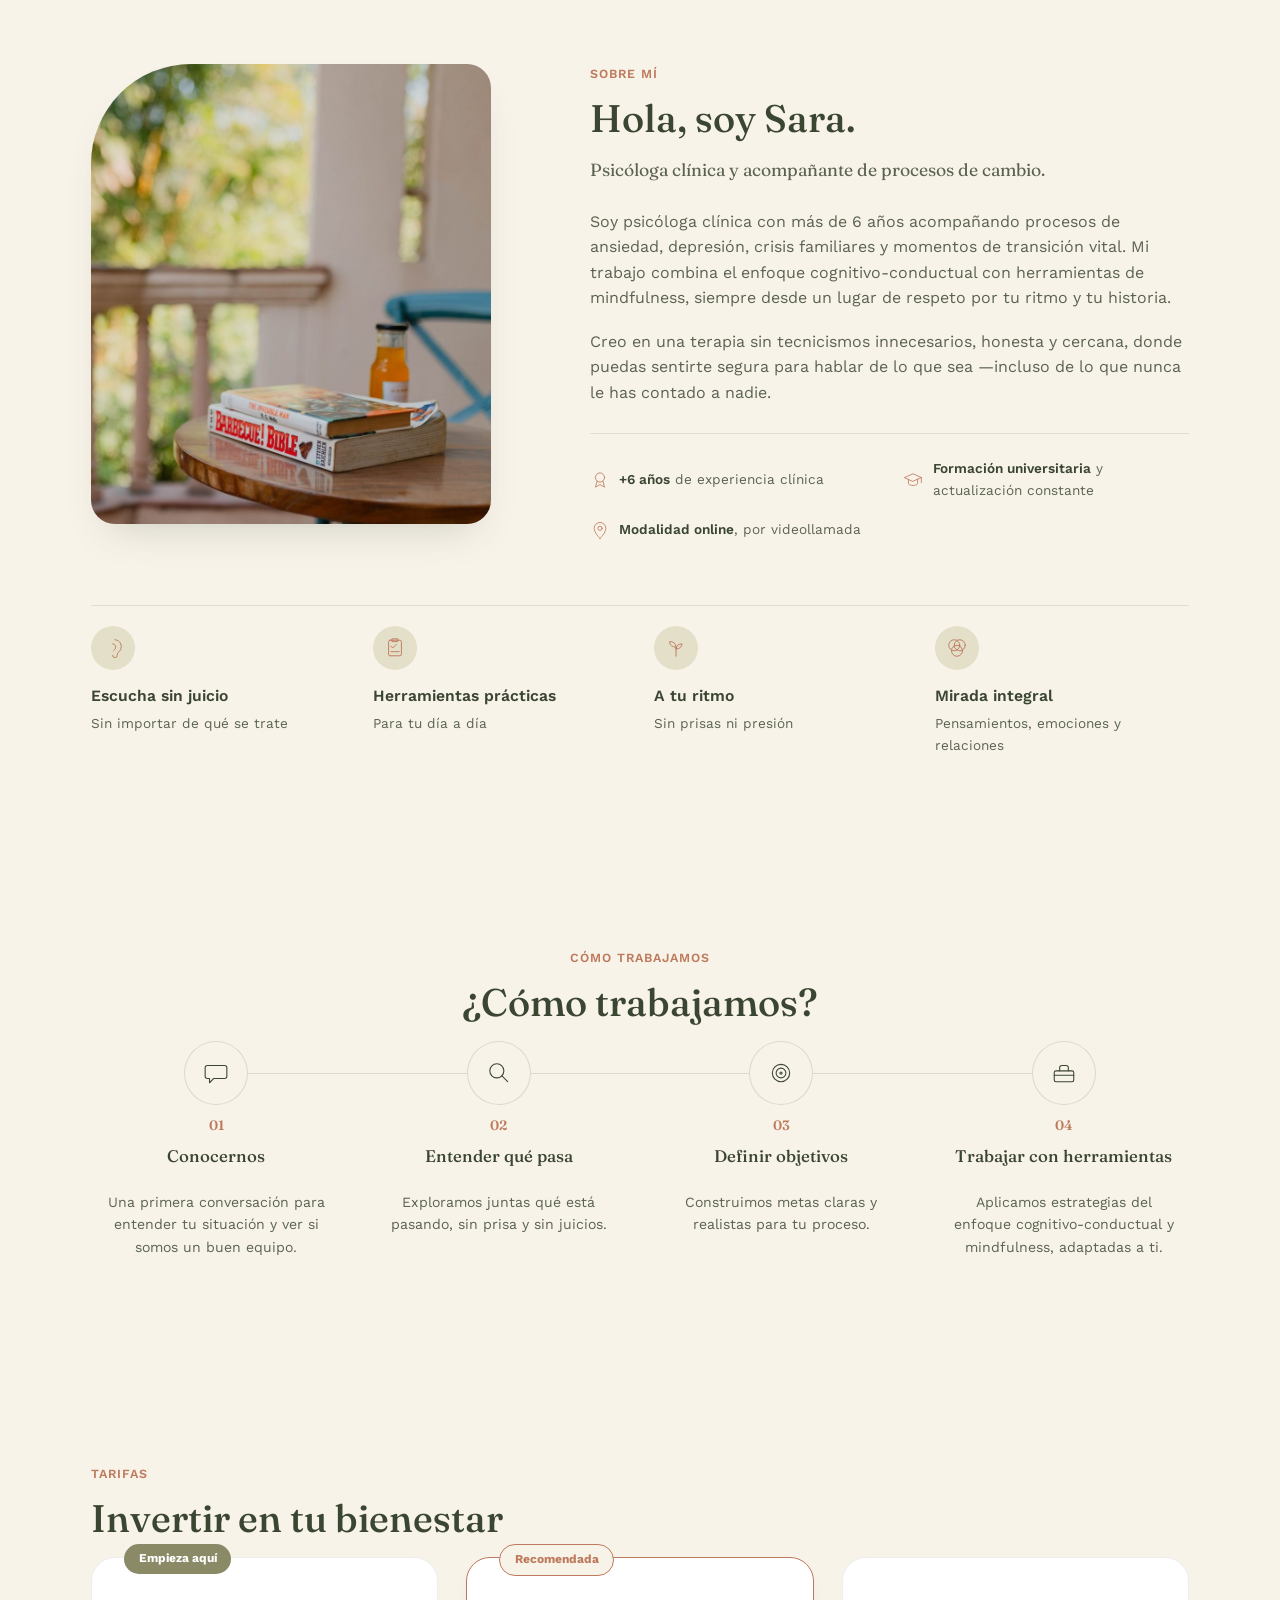
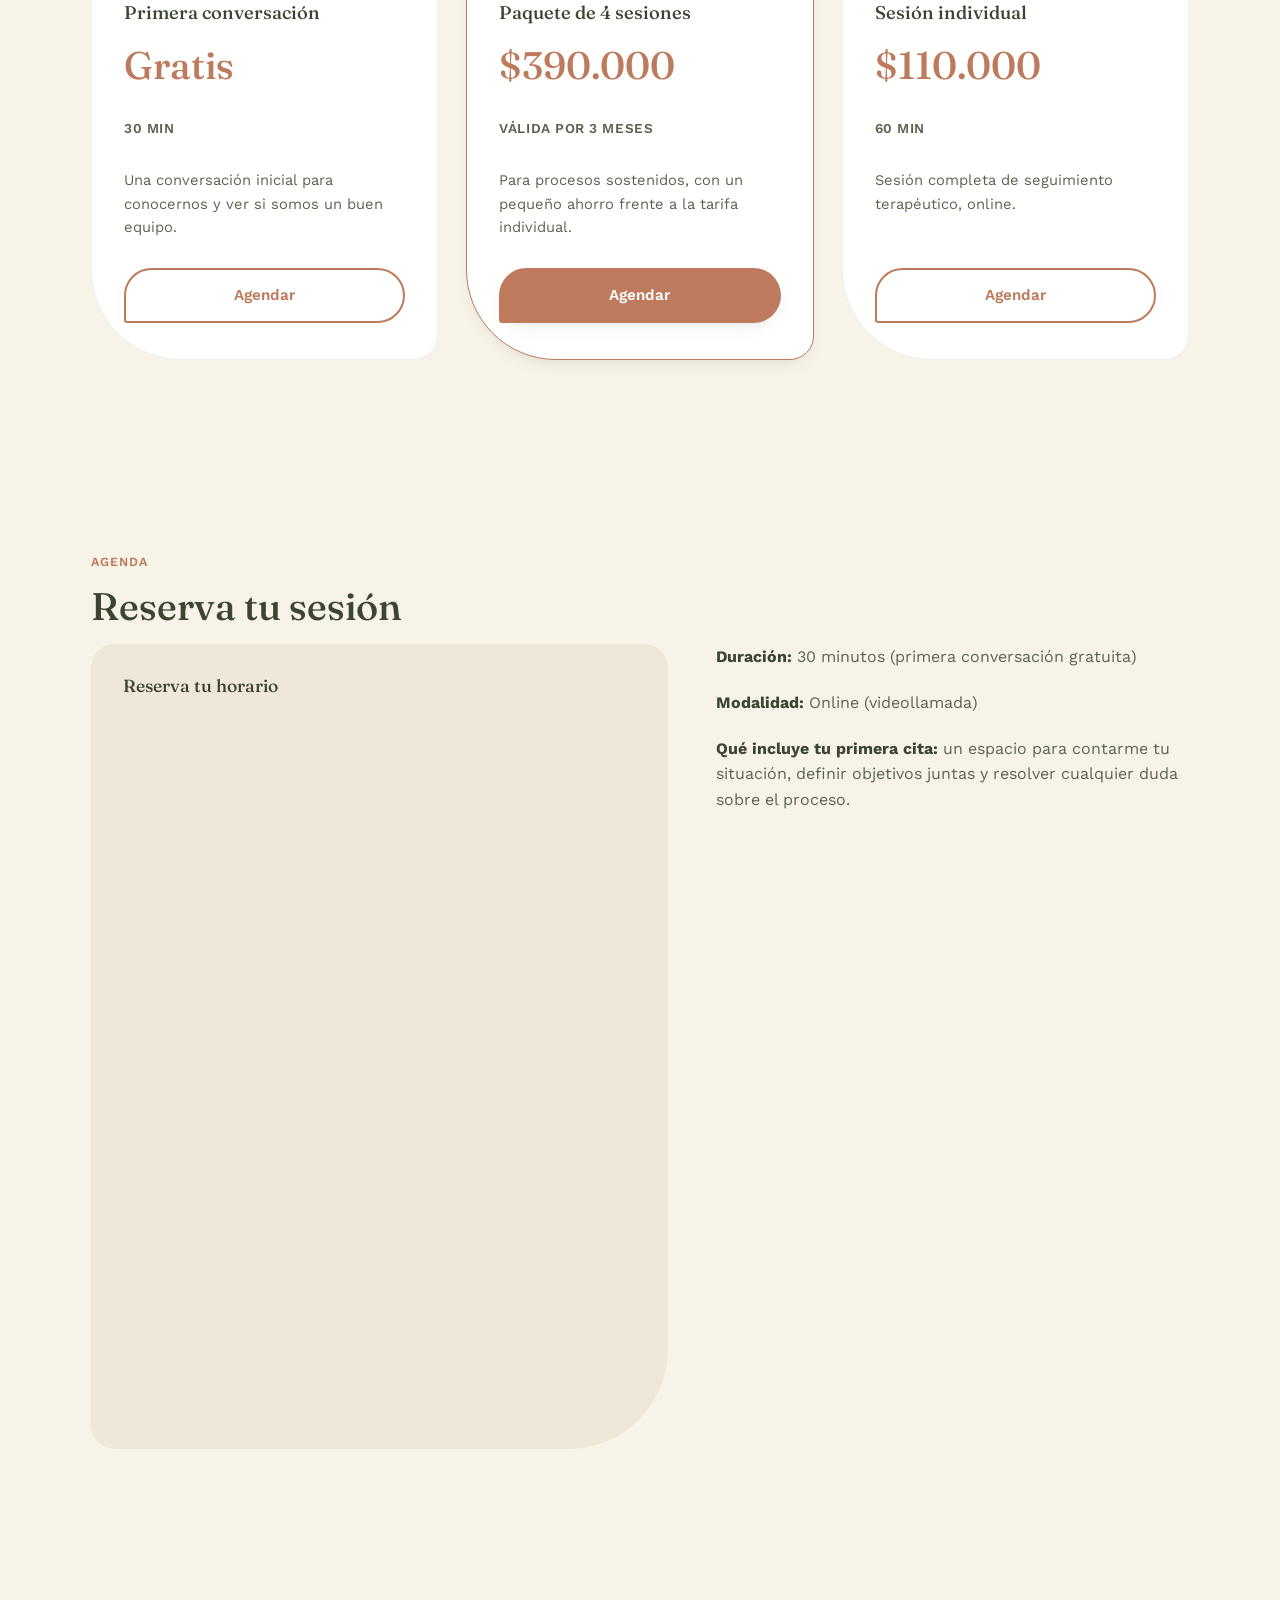
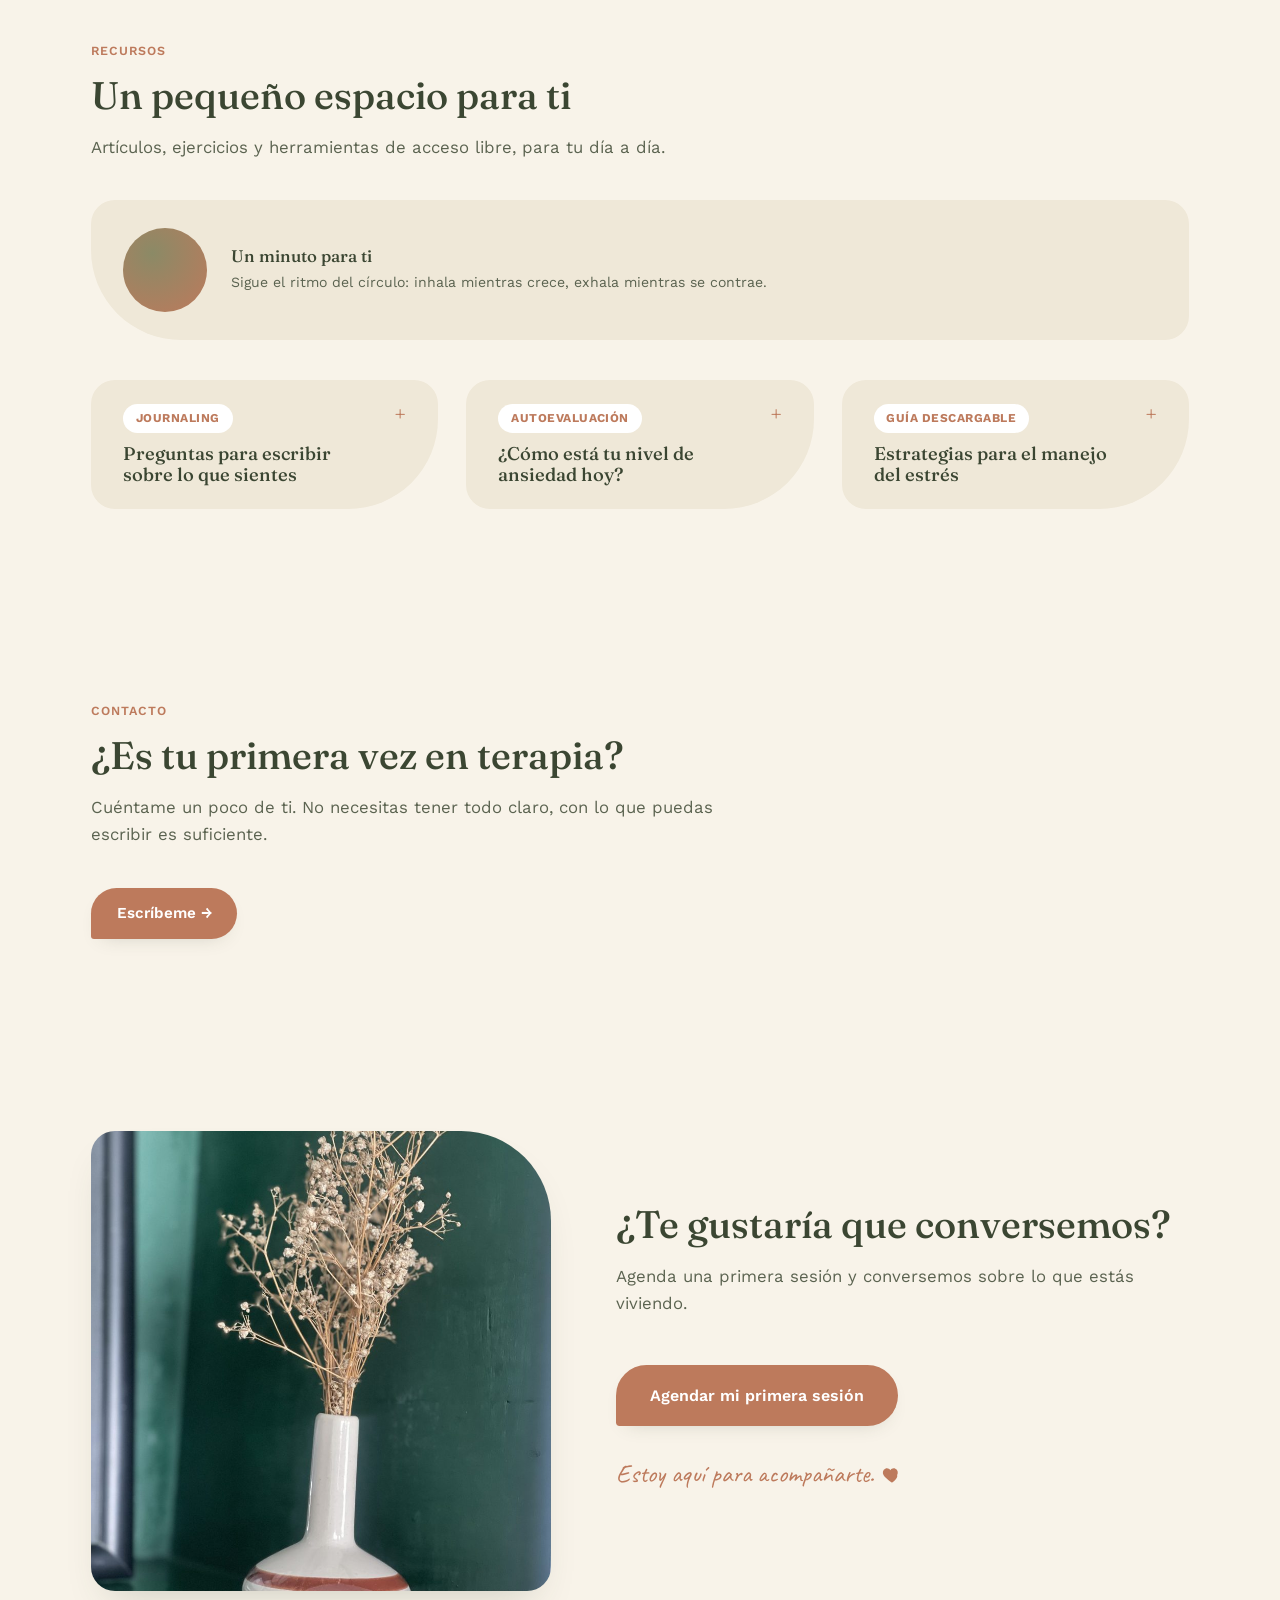
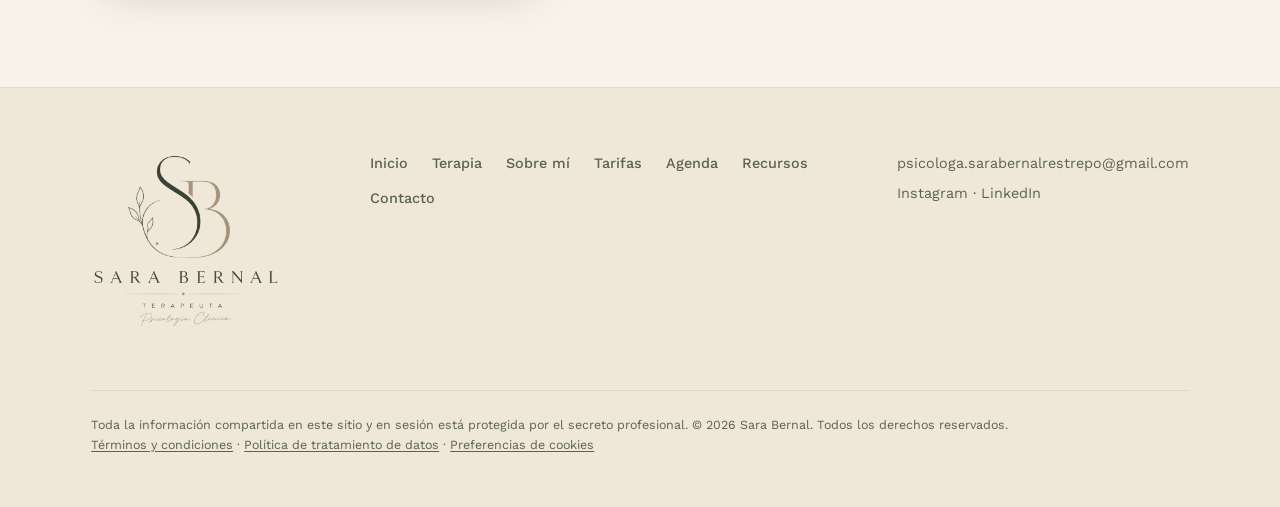
==== commit 53c6d5a2: "Make Recursos cards and Contacto form collapsible (<details>/<summary>) - Recursos: each resource ca" ====
--- a/index.html
+++ b/index.html
@@ -419,26 +419,38 @@
       cuando estén listos.
     -->
     <div class="cards-grid cards-grid--recursos">
-      <article class="resource-card">
-        <span class="resource-card__tag">Journaling</span>
-        <h3 class="resource-card__title">Preguntas para escribir sobre lo que sientes</h3>
-        <p class="resource-card__desc">Preguntas guiadas para escribir sobre lo que sientes, sin filtro.</p>
-        <a href="journaling-preguntas.html" class="resource-card__link">Empezar →</a>
-      </article>
-
-      <article class="resource-card">
-        <span class="resource-card__tag">Autoevaluación</span>
-        <h3 class="resource-card__title">¿Cómo está tu nivel de ansiedad hoy?</h3>
-        <p class="resource-card__desc">Un cuestionario breve para entender cómo está tu nivel de ansiedad hoy.</p>
-        <a href="autoevaluacion-ansiedad.html" class="resource-card__link">Hacer el test →</a>
-      </article>
-
-      <article class="resource-card">
-        <span class="resource-card__tag">Guía descargable</span>
-        <h3 class="resource-card__title">Estrategias para el manejo del estrés</h3>
-        <p class="resource-card__desc">6 técnicas prácticas para regular tu sistema nervioso, para llevar contigo donde quieras.</p>
-        <a href="guia-manejo-estres.html" class="resource-card__link">Ver guía →</a>
-      </article>
+      <details class="resource-card">
+        <summary class="resource-card__summary">
+          <span class="resource-card__tag">Journaling</span>
+          <h3 class="resource-card__title">Preguntas para escribir sobre lo que sientes</h3>
+        </summary>
+        <div class="resource-card__body">
+          <p class="resource-card__desc">Preguntas guiadas para escribir sobre lo que sientes, sin filtro.</p>
+          <a href="journaling-preguntas.html" class="resource-card__link">Empezar →</a>
+        </div>
+      </details>
+
+      <details class="resource-card">
+        <summary class="resource-card__summary">
+          <span class="resource-card__tag">Autoevaluación</span>
+          <h3 class="resource-card__title">¿Cómo está tu nivel de ansiedad hoy?</h3>
+        </summary>
+        <div class="resource-card__body">
+          <p class="resource-card__desc">Un cuestionario breve para entender cómo está tu nivel de ansiedad hoy.</p>
+          <a href="autoevaluacion-ansiedad.html" class="resource-card__link">Hacer el test →</a>
+        </div>
+      </details>
+
+      <details class="resource-card">
+        <summary class="resource-card__summary">
+          <span class="resource-card__tag">Guía descargable</span>
+          <h3 class="resource-card__title">Estrategias para el manejo del estrés</h3>
+        </summary>
+        <div class="resource-card__body">
+          <p class="resource-card__desc">6 técnicas prácticas para regular tu sistema nervioso, para llevar contigo donde quieras.</p>
+          <a href="guia-manejo-estres.html" class="resource-card__link">Ver guía →</a>
+        </div>
+      </details>
     </div>
   </section>
 
@@ -448,8 +460,11 @@
     <h2 class="section-title">¿Es tu primera vez en terapia?</h2>
     <p class="section-lead">Cuéntame un poco de ti. No necesitas tener todo claro, con lo que puedas escribir es suficiente.</p>
 
-    <!-- Web3Forms: reemplaza el value de access_key por tu key real (la consigues gratis en https://web3forms.com) -->
-    <form class="contact-form" id="contactForm" action="https://api.web3forms.com/submit" method="POST">
+    <details class="contact-toggle" id="contactToggle">
+      <summary class="contact-toggle__summary">Escríbeme →</summary>
+
+      <!-- Web3Forms: reemplaza el value de access_key por tu key real (la consigues gratis en https://web3forms.com) -->
+      <form class="contact-form" id="contactForm" action="https://api.web3forms.com/submit" method="POST">
       <input type="hidden" name="access_key" value="1e2f6f35-79ff-4d63-a807-5a7cf0794298">
       <input type="hidden" name="subject" value="Nuevo mensaje desde la web — Sara Bernal">
       <input type="hidden" name="from_name" value="Formulario de contacto — sitio web">
@@ -517,7 +532,8 @@
 
       <button type="submit" class="btn btn--primary btn--lg btn--full">Enviar mensaje</button>
       <p class="form-status" id="formStatus" role="status" aria-live="polite"></p>
-    </form>
+      </form>
+    </details>
   </section>
 
   <!-- ============ 9. CTA FINAL ============ -->
--- a/css/styles.css
+++ b/css/styles.css
@@ -824,10 +824,36 @@
 .resource-card {
   background: var(--paper-2);
   border-radius: 24px 24px 90px 24px;
-  padding: 2rem;
+  padding: 1.5rem 2rem;
+}
+
+.resource-card__summary {
   display: flex;
   flex-direction: column;
-  gap: 0.75rem;
+  gap: 0.6rem;
+  cursor: pointer;
+  list-style: none;
+  position: relative;
+  padding-right: 2rem;
+}
+
+.resource-card__summary::-webkit-details-marker {
+  display: none;
+}
+
+.resource-card__summary::after {
+  content: "+";
+  position: absolute;
+  top: -0.1rem;
+  right: 0;
+  font-family: var(--font-serif);
+  font-size: 1.4rem;
+  color: var(--clay);
+  line-height: 1;
+}
+
+.resource-card[open] .resource-card__summary::after {
+  content: "−";
 }
 
 .resource-card__tag {
@@ -848,10 +874,18 @@
   font-weight: 500;
 }
 
+.resource-card__body {
+  display: flex;
+  flex-direction: column;
+  gap: 0.75rem;
+  padding-top: 1rem;
+  margin-top: 0.75rem;
+  border-top: 1px solid rgba(43, 58, 47, 0.1);
+}
+
 .resource-card__desc {
   color: var(--ink-soft);
   font-size: 0.92rem;
-  flex: 1;
 }
 
 .resource-card__link {
@@ -903,6 +937,33 @@
 }
 
 /* ============ Contacto ============ */
+
+.contact-toggle__summary {
+  display: inline-flex;
+  cursor: pointer;
+  list-style: none;
+  background: var(--clay);
+  color: var(--white);
+  font-weight: 600;
+  font-size: 0.95rem;
+  padding: 0.85rem 1.6rem;
+  border-radius: 100px 100px 100px 12px;
+  box-shadow: var(--shadow-sm);
+  transition: transform 0.2s ease, box-shadow 0.2s ease;
+}
+
+.contact-toggle__summary::-webkit-details-marker {
+  display: none;
+}
+
+.contact-toggle__summary:hover {
+  transform: translateY(-2px);
+  box-shadow: var(--shadow);
+}
+
+.contact-toggle[open] .contact-toggle__summary {
+  margin-bottom: 2rem;
+}
 
 .contact-form {
   background: var(--paper-2);
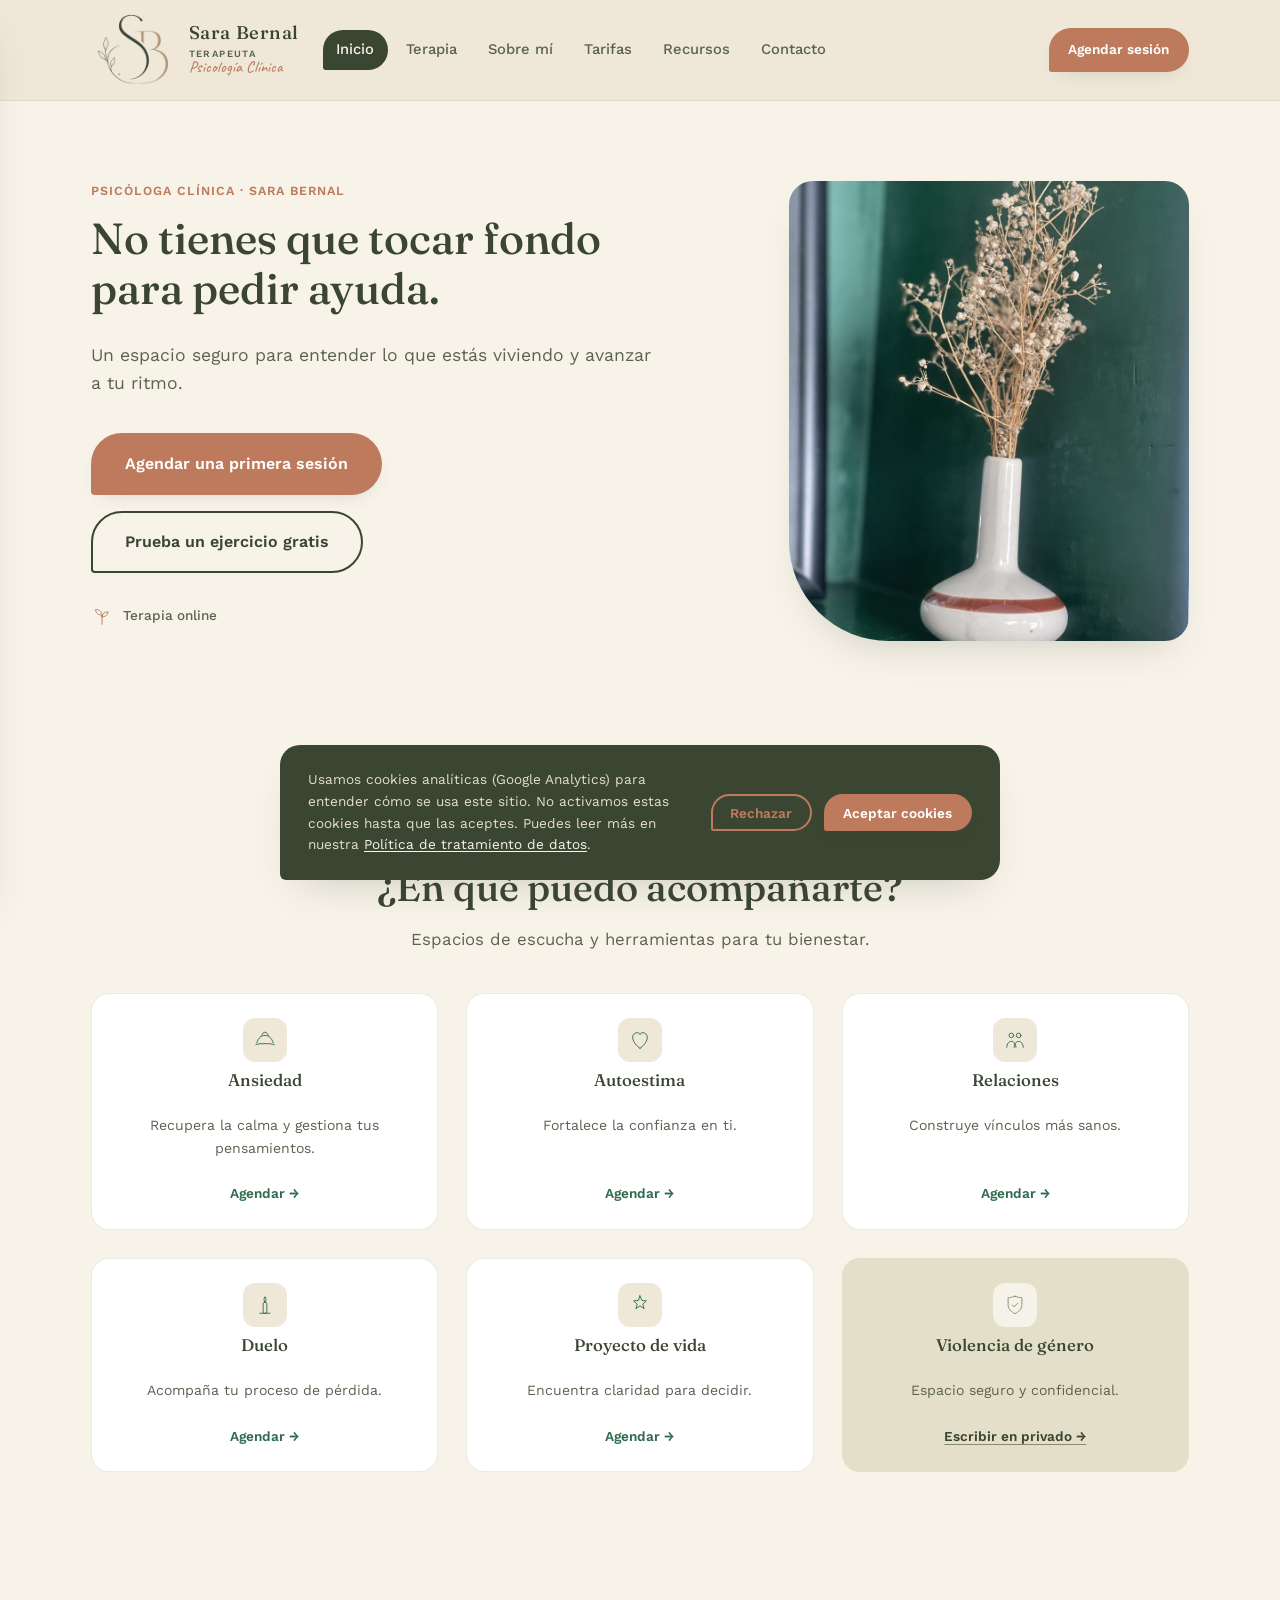
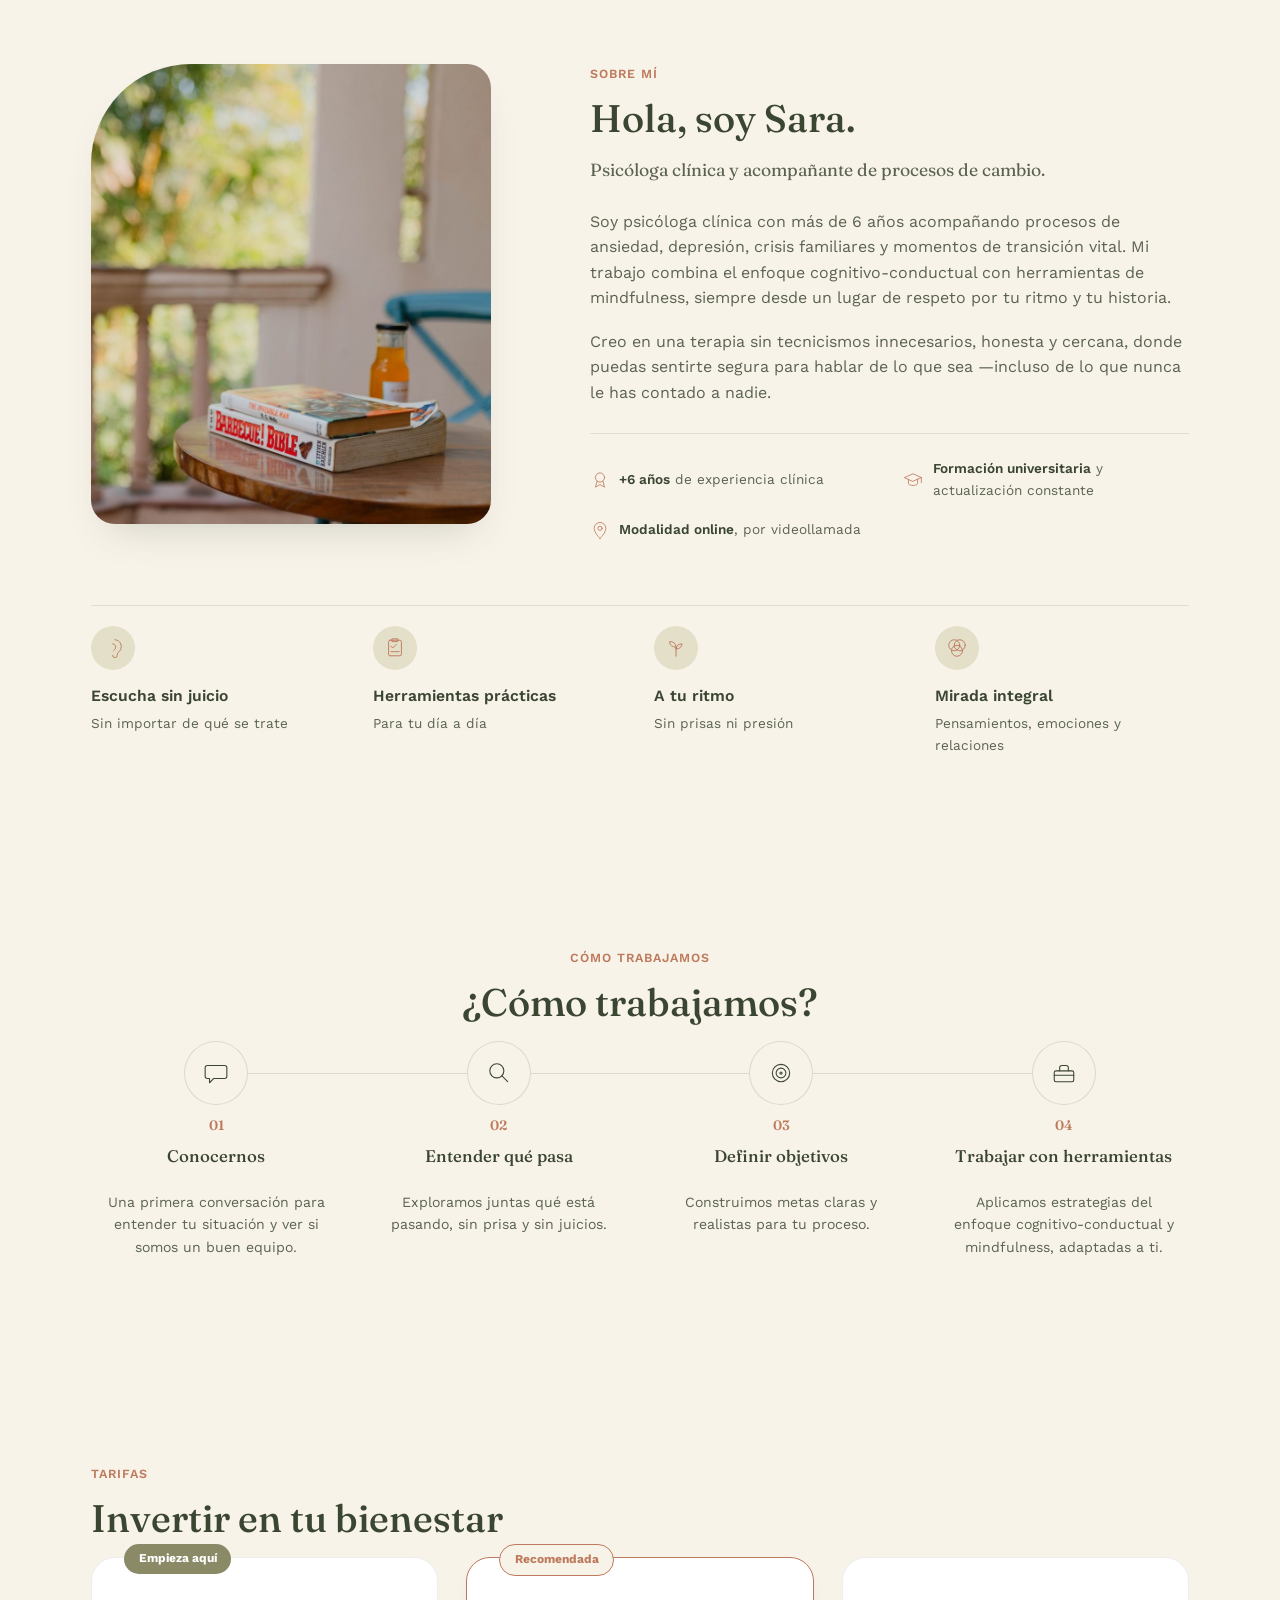
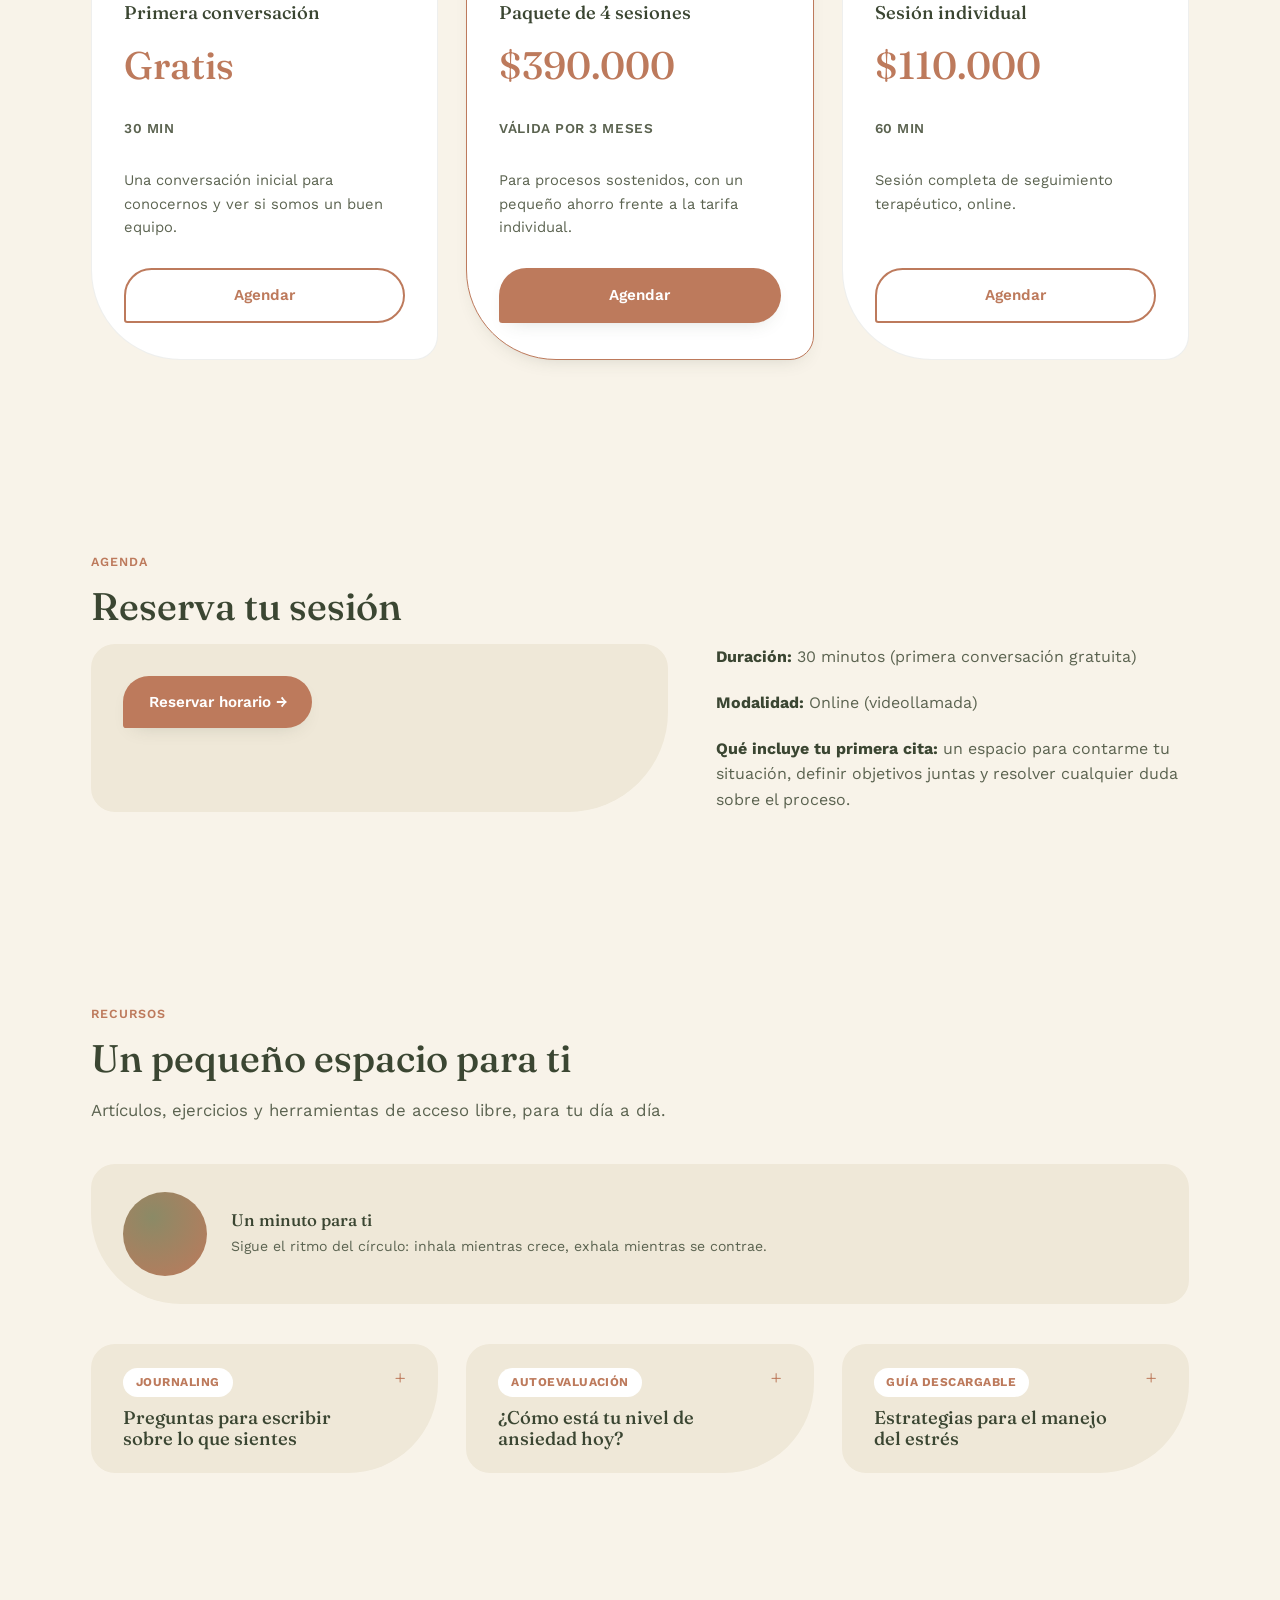
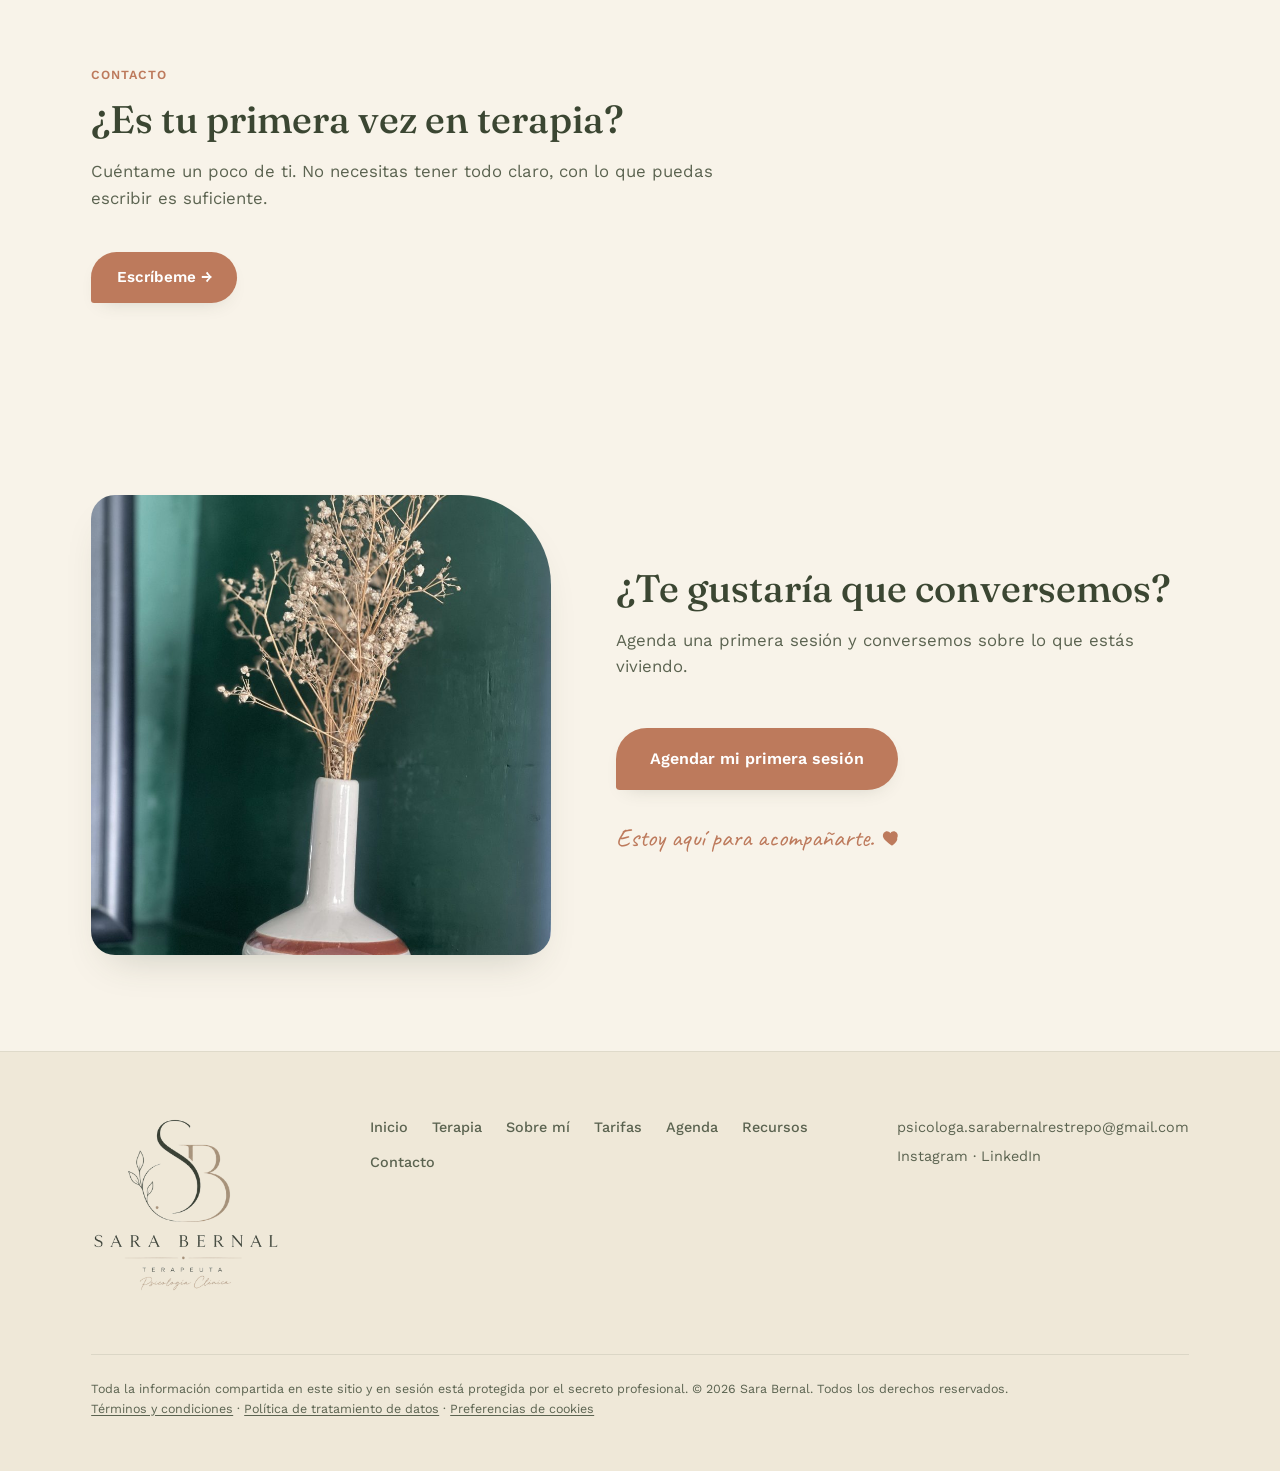
==== commit 013bae9a: "Collapse the Calendly widget in Agenda behind a "Reservar horario →" button The Calendly iframe (700" ====
--- a/index.html
+++ b/index.html
@@ -376,9 +376,11 @@
 
     <div class="agenda__grid">
       <div class="agenda__scheduler">
-        <h3 class="agenda__scheduler-title">Reserva tu horario</h3>
-        <div class="calendly-inline-widget" data-url="https://calendly.com/psico-sarabernalrestrepo/30min" style="min-width:280px;height:700px;"></div>
-        <script src="https://assets.calendly.com/assets/external/widget.js" async></script>
+        <details class="agenda-toggle" id="agendaToggle">
+          <summary class="contact-toggle__summary">Reservar horario →</summary>
+          <div class="calendly-inline-widget" data-url="https://calendly.com/psico-sarabernalrestrepo/30min" style="min-width:280px;height:700px;"></div>
+          <script src="https://assets.calendly.com/assets/external/widget.js" async></script>
+        </details>
       </div>
 
       <div class="agenda__info">
--- a/css/styles.css
+++ b/css/styles.css
@@ -1086,10 +1086,8 @@
   padding: 2rem;
 }
 
-.agenda__scheduler-title {
-  font-size: 1.1rem;
-  font-weight: 500;
-  margin-bottom: 1.25rem;
+.agenda-toggle[open] .contact-toggle__summary {
+  margin-bottom: 1.5rem;
 }
 
 .calendly-inline-widget {
